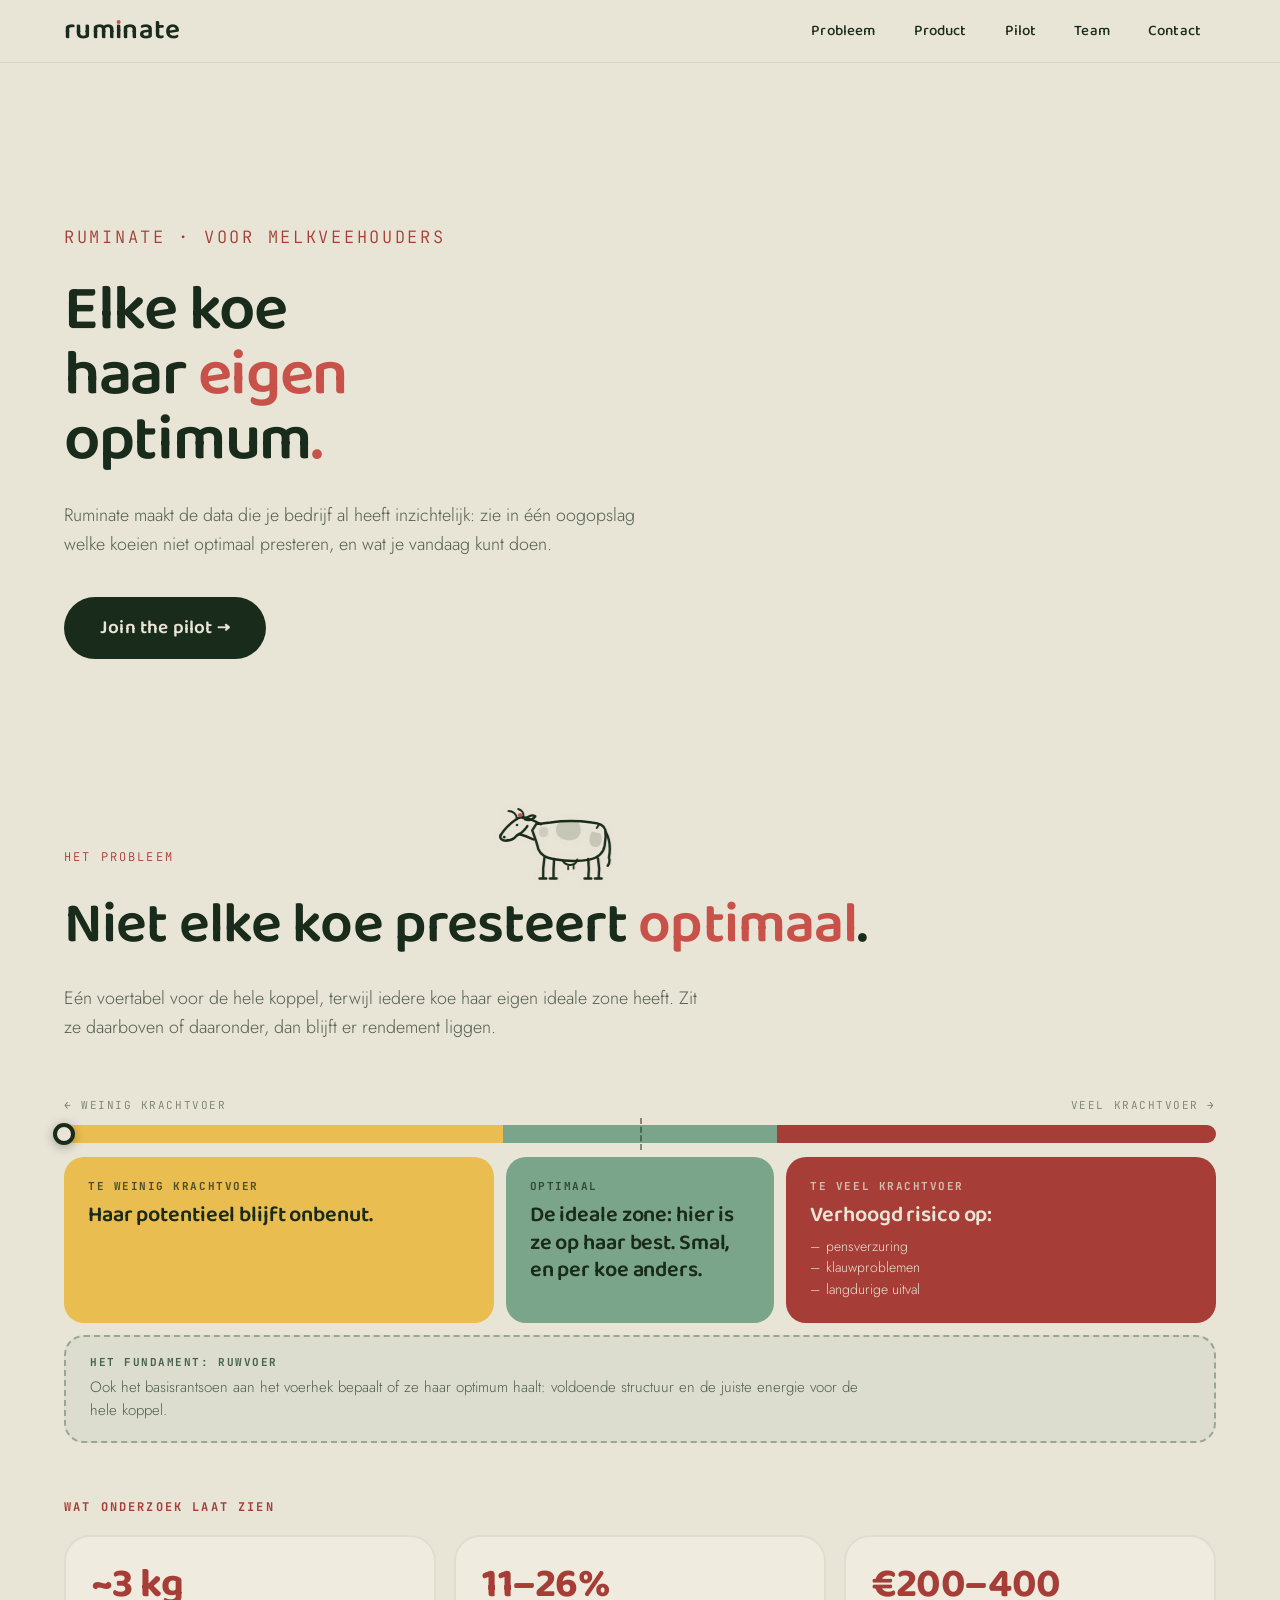
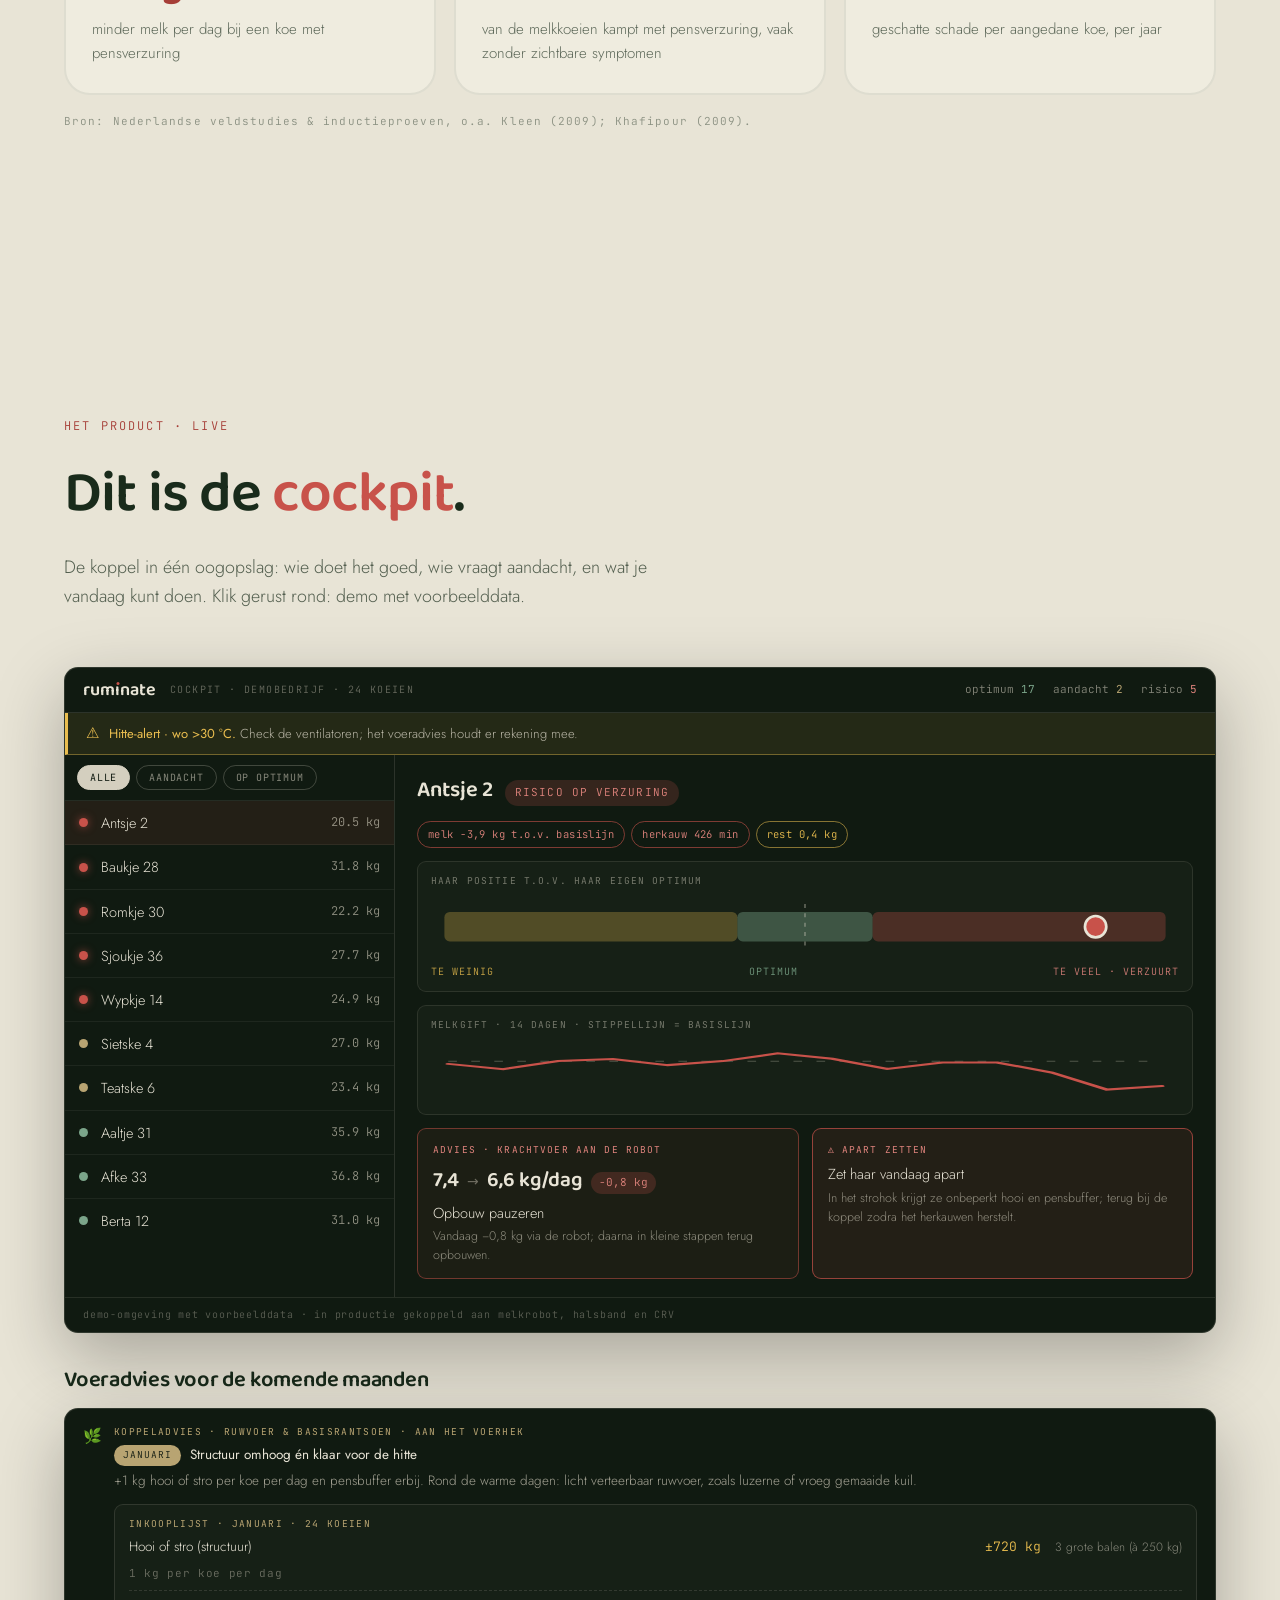
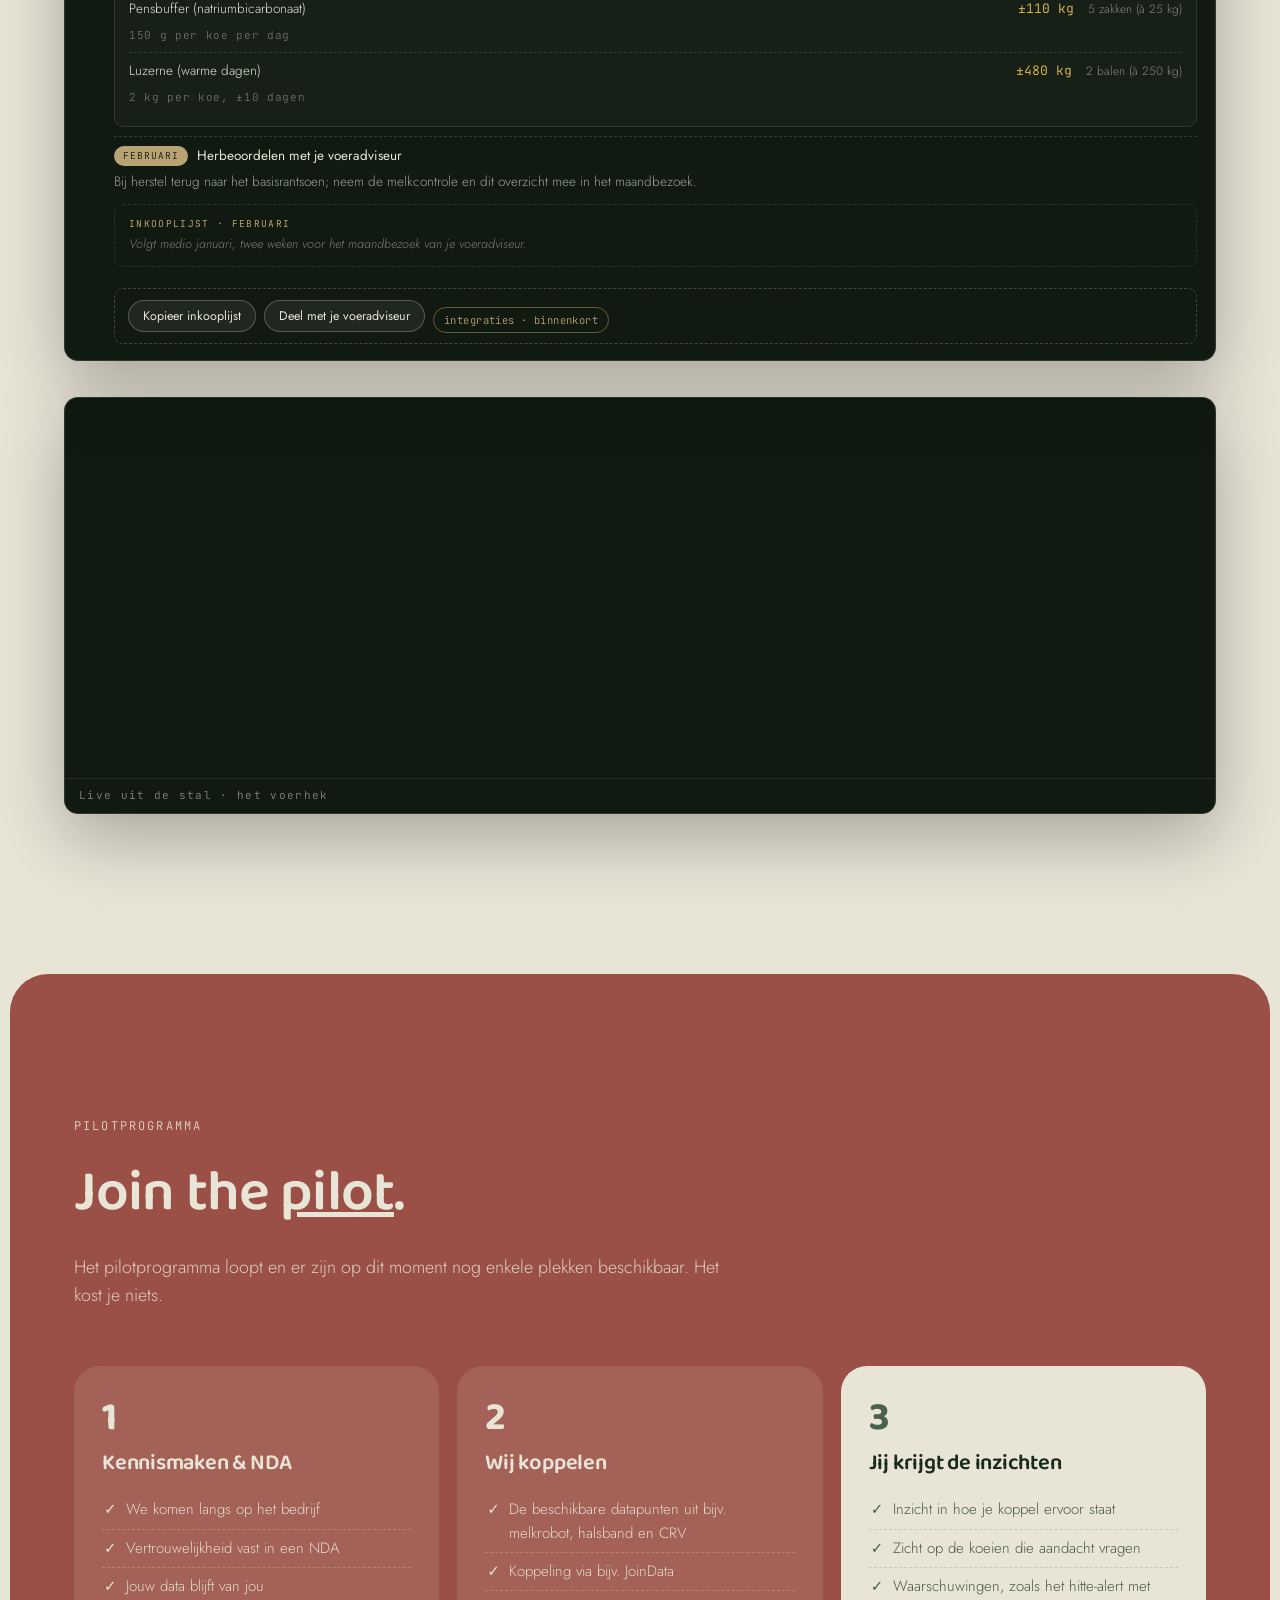
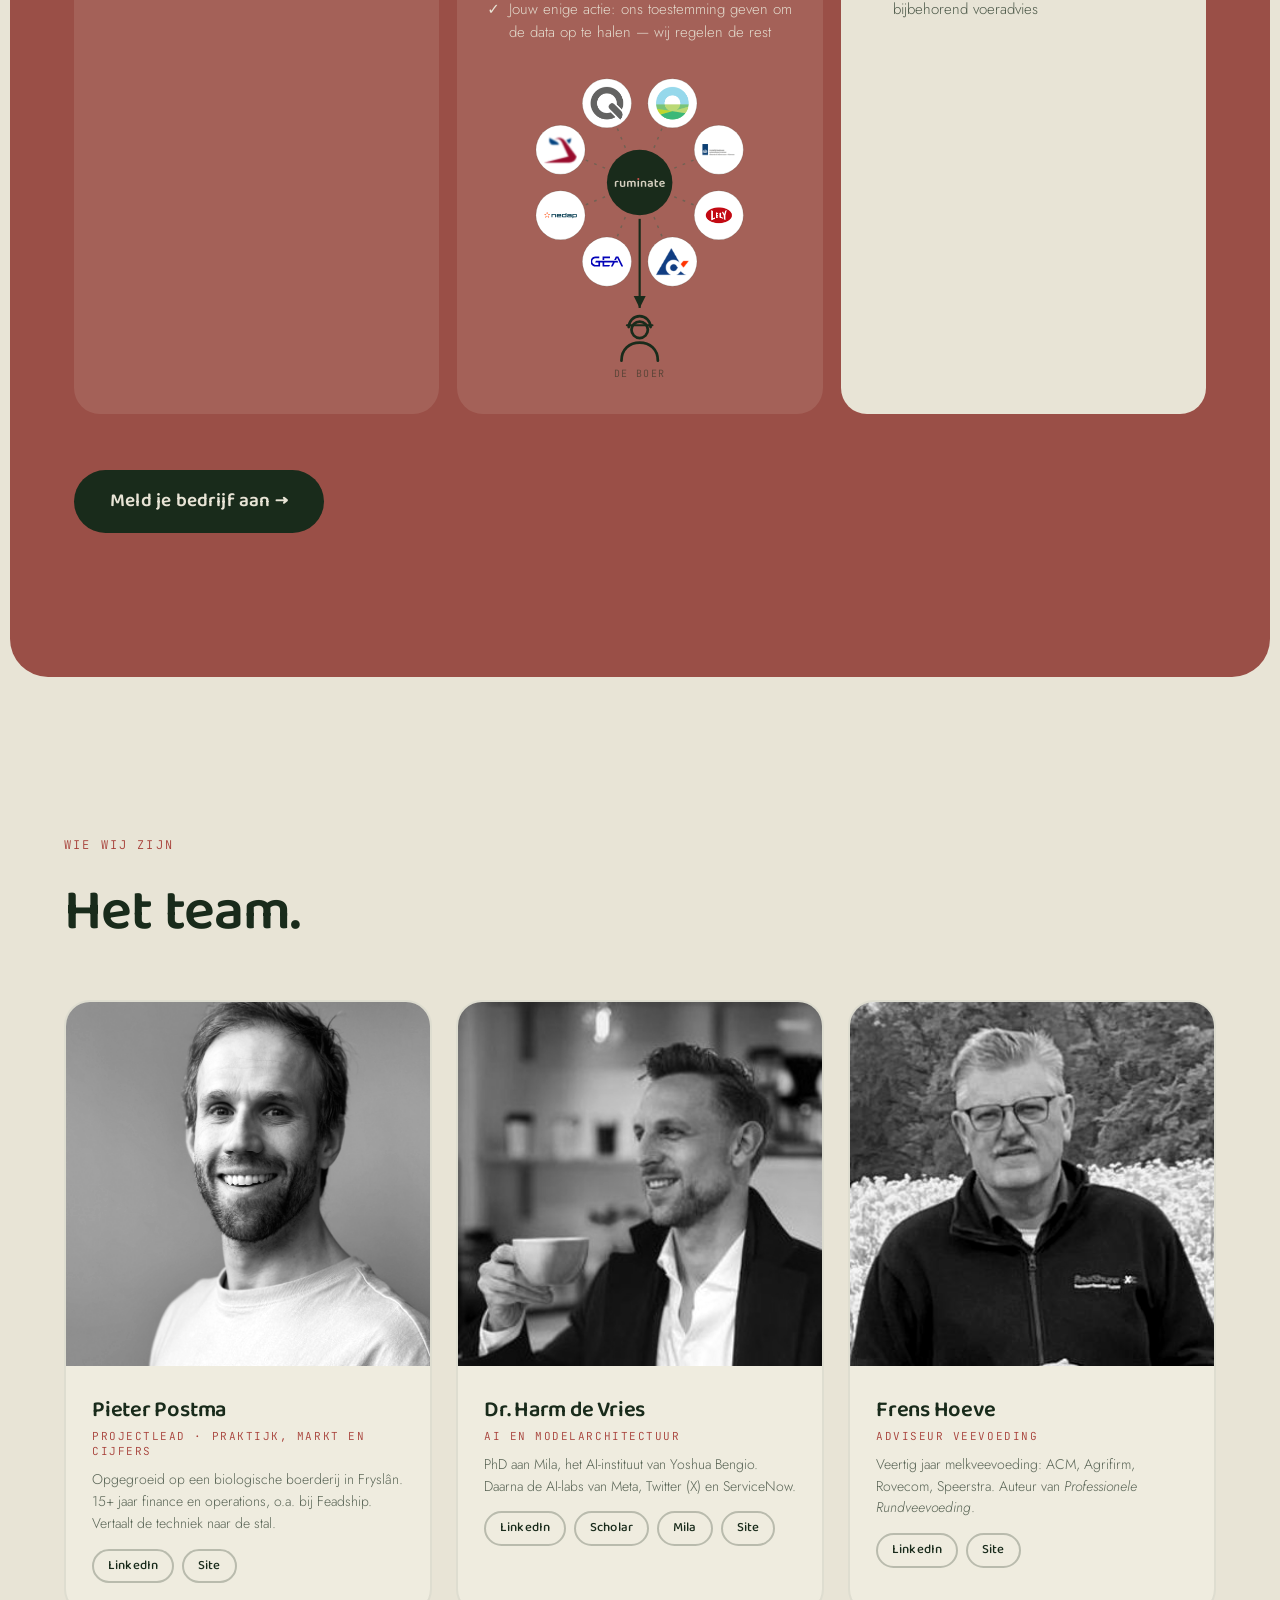
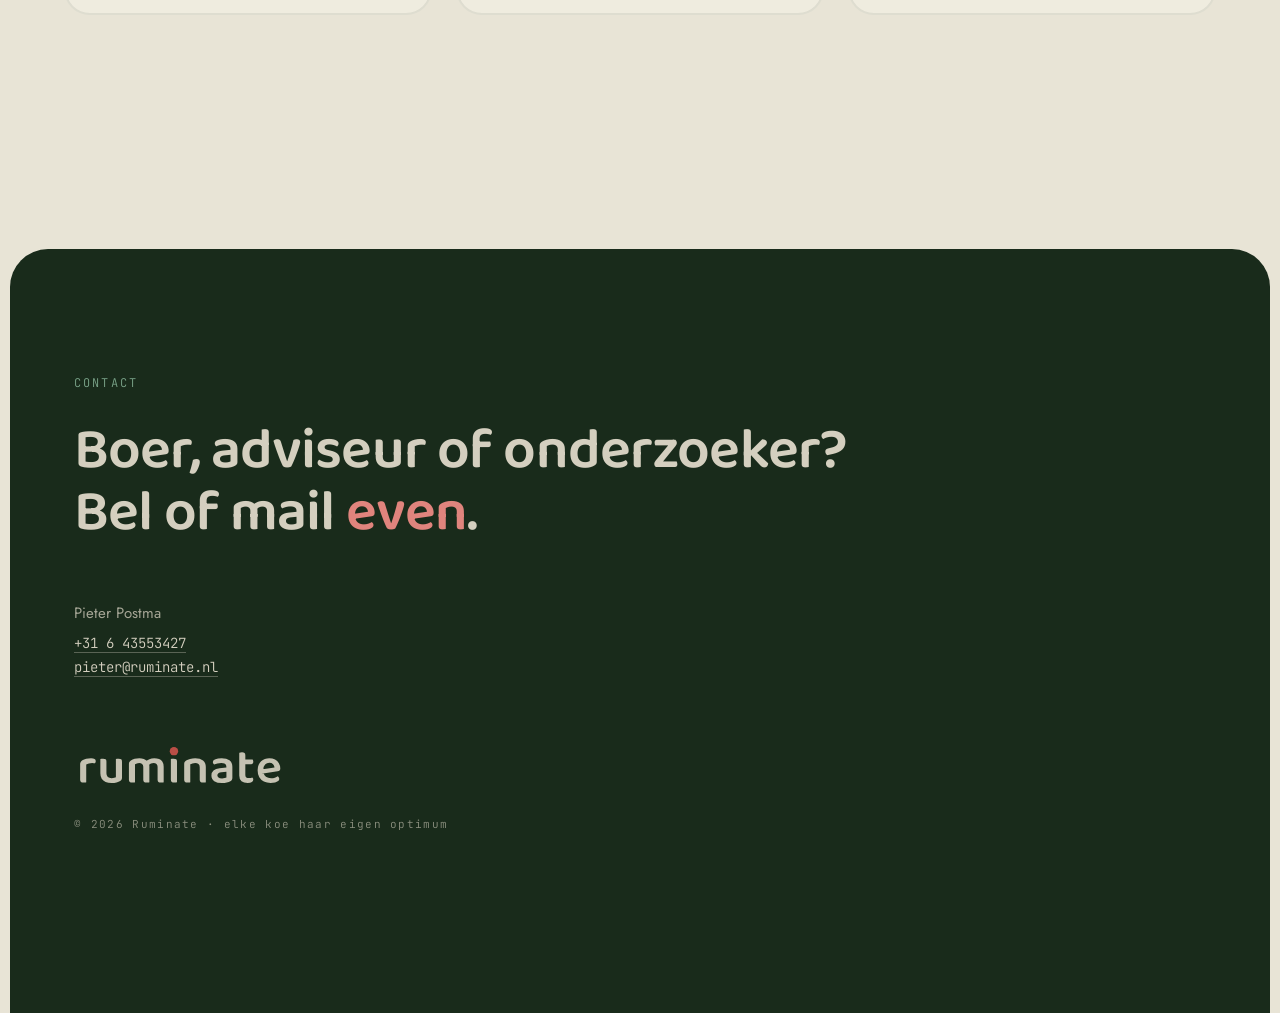
==== index.html @ 5482172f "cockpit: inkooplijst per maand genest Co-Authored-By: Claude Fable 5 <noreply@anthropic.com>" ====
<!DOCTYPE html>
<html lang="nl">
<head>
<meta charset="UTF-8">
<meta name="viewport" content="width=device-width, initial-scale=1">
<title>Ruminate · inzicht per koe</title>
<meta name="description" content="Ruminate maakt de data van je melkveebedrijf inzichtelijk: zie welke koeien niet optimaal presteren. Gratis pilotprogramma.">
<link rel="icon" href="branding/ruminate-icon-32.png">
<link rel="preconnect" href="https://fonts.googleapis.com">
<link rel="preconnect" href="https://fonts.gstatic.com" crossorigin>
<link href="https://fonts.googleapis.com/css2?family=Baloo+2:wght@500;600;700&family=Jost:wght@300;400;500&family=JetBrains+Mono:wght@300;400&display=swap" rel="stylesheet">
<style>
:root{
    --papier:#e8e4d6; --groen:#192b1b; --groen-2:#1e3221;
    /* de meelopende koe wisselt van lijnkleur boven donkere blokken */
    --creme:#d4cfbf; --rood:#c8524a; --sage:#7ba58a; --sage-d:#5c7f68; --goud:#b8a472;
    /* AA-varianten: --rood en --sage-d halen op papier geen 4,5:1 voor kleine tekst */
    --rood-diep:#a63e37;      /* kleine rode tekst en tekstdragende rode vlakken */
    --rood-licht:#e0847d;     /* rood accent op donkergroen */
    --sage-tekst:#47624f;     /* kleine groene tekst en tekstdragende groene vlakken */
    --geel:#e9bd4f;
    --terra:#9a4f47;          /* pilotblok, met papier-tekst op 4,6:1 */
    --merk:'Baloo 2',system-ui,sans-serif;
    --sans:'Jost',system-ui,sans-serif;
    --mono:'JetBrains Mono',Consolas,monospace;
    /* typeschaal (major third-achtig, rem-gebaseerd)
       display > h2 > h3 22 > body-l 17-19 > body 15 > body-s 14 > label 12 > label-s 11 */
    --t-display:clamp(3.25rem,7.5vw,7rem);
    --t-h2:clamp(2.25rem,4.5vw,4rem);
    --t-h3:1.375rem;
    --t-cijfer:clamp(2.25rem,3.2vw,3.25rem);
    --t-body-l:clamp(1.0625rem,1.4vw,1.1875rem);
    --t-body:.9375rem;
    --t-body-s:.875rem;
    --t-label:.75rem;
    --t-label-s:.6875rem;
    --koe-lijn:var(--groen); --koe-accent:var(--rood);
    --koe-breedte:140px; --koe-bodem:6px;
}
*{margin:0;padding:0;box-sizing:border-box}
html{scroll-behavior:smooth}
body{background:var(--papier);color:var(--groen);font-family:var(--sans);font-weight:300;font-size:1rem;line-height:1.6;overflow-x:hidden}
::selection{background:var(--rood);color:var(--papier)}

header{position:fixed;inset:0 0 auto 0;z-index:80;display:flex;justify-content:space-between;align-items:center;padding:12px 5vw;background:rgba(232,228,214,.85);backdrop-filter:blur(10px);-webkit-backdrop-filter:blur(10px);border-bottom:1px solid rgba(25,43,27,.08);transition:background .26s ease-out,border-color .26s ease-out}
header.op-donker{background:rgba(20,30,21,.78);border-bottom-color:rgba(212,207,191,.12)}
header.op-donker .woordmerk{color:var(--creme)}
header.op-donker nav a{color:rgba(212,207,191,.7)}
.woordmerk{font-family:var(--merk);font-weight:600;font-size:1.75rem;letter-spacing:.012em;color:var(--groen);text-decoration:none;line-height:1;transition:color .26s ease-out}
.rum-i{position:relative;display:inline-block}
.rum-i::after{content:"";position:absolute;left:50%;transform:translateX(-50%);top:.09em;width:.17em;height:.17em;border-radius:50%;background:var(--rood)}
nav{display:flex;gap:8px}
nav a{font-family:var(--merk);font-weight:500;font-size:var(--t-body);letter-spacing:.01em;color:var(--groen);text-decoration:none;padding:7px 15px;border-radius:99px;transition:background-color .2s ease-out,color .2s ease-out}
nav a:hover{background:var(--rood-diep);color:var(--papier)}

.blok{padding:16vh 5vw;position:relative}
.blok.donker{background:var(--groen);color:var(--creme);border-radius:38px;margin:16px 10px}
.blok.rood-blok{background:var(--terra);color:var(--papier);border-radius:38px;margin:16px 10px}
.binnen{max-width:1160px;margin:0 auto}
.kicker{font-family:var(--mono);font-size:var(--t-label);line-height:1.4;letter-spacing:.18em;text-transform:uppercase;color:var(--rood-diep);margin-bottom:28px}
.donker .kicker{color:var(--sage)} .rood-blok .kicker{color:rgba(232,228,214,.9)}
h1,h2{font-family:var(--merk);font-weight:600}
h1{font-size:var(--t-display);line-height:1.02;letter-spacing:-.02em}
h2{font-size:var(--t-h2);line-height:1.08;letter-spacing:-.015em;max-width:14em}
h1 .r,h2 .r{color:var(--rood)} .donker h2 .r{color:var(--rood-licht)}
h1 .s,h2 .s{color:var(--sage-d)} .donker h2 .s{color:var(--sage)}
.intro{font-size:var(--t-body-l);line-height:1.6;max-width:36em;margin-top:28px;color:rgba(25,43,27,.72)}
.donker .intro{color:rgba(212,207,191,.72)} .rood-blok .intro{color:rgba(232,228,214,.85)}

/* hero */
.hero{min-height:0;display:flex;flex-direction:column;justify-content:center;padding-top:17vh;padding-bottom:7vh}
/* hero: tekst links, grazende koe rechts */
.hero-grid{display:grid;grid-template-columns:1.1fr .9fr;gap:clamp(14px,2.5vw,36px);align-items:center}
.hero-grid h1{font-size:clamp(2.75rem,5vw,5rem)}
.hero .kicker{font-size:1.0625rem;letter-spacing:.16em}
.hero-grid .koefilm{padding:0;justify-self:start;width:min(380px,100%)}
@media (max-width:860px){.hero-grid{grid-template-columns:1fr}.hero-grid .koefilm{justify-self:center;margin-top:8px}}
.koefilm{display:flex;flex-direction:column;align-items:center;gap:20px;padding:0 5vw 5vh}
.koefilm .kader{width:min(460px,86vw);aspect-ratio:834/1050;overflow:hidden;
    -webkit-mask-image:radial-gradient(ellipse 68% 62% at 50% 46%,#000 50%,transparent 78%);
    mask-image:radial-gradient(ellipse 68% 62% at 50% 46%,#000 50%,transparent 78%)}
.koefilm video{width:100%;height:100%;object-fit:cover;filter:saturate(.72) contrast(.97) brightness(1.05) sepia(.12);
    transform:scale(1.18);will-change:transform}
.koefilm figcaption{font-family:var(--mono);font-size:var(--t-label-s);line-height:1.4;letter-spacing:.14em;text-transform:uppercase;color:rgba(25,43,27,.68)}
.product-rij{display:flex;flex-direction:column;gap:20px}
.product-kop{font-family:var(--merk);font-weight:600;font-size:var(--t-h3);line-height:1.25;letter-spacing:-.01em;color:var(--groen);margin:14px 0 -6px}
.product-film{margin:16px 0 0;display:flex;flex-direction:column;background:#101a11;border:1px solid rgba(212,207,191,.16);
    border-radius:14px;overflow:hidden;box-shadow:0 24px 70px rgba(0,0,0,.28)}
.product-film video{width:100%;height:clamp(220px,30vw,380px);object-fit:cover}
.product-film figcaption{padding:9px 14px;border-top:1px solid rgba(212,207,191,.12);
    font-family:var(--mono);font-size:var(--t-label-s);line-height:1.4;letter-spacing:.12em;color:rgba(212,207,191,.6)}
.koe svg *{transition:stroke .35s ease,fill .35s ease}
.hero .badges{display:flex;gap:10px;flex-wrap:wrap;margin-top:36px}
.badge{font-family:var(--merk);font-weight:500;font-size:var(--t-body);letter-spacing:.01em;padding:9px 20px;border-radius:99px;border:2px solid var(--groen)}
.badge.b1{background:var(--groen);color:var(--papier)}
.badge.b2{border-color:var(--rood-diep);color:var(--rood-diep)}
.badge.b3{border-color:var(--sage-tekst);color:var(--sage-tekst)}

/* kaarten */
.kaarten{display:grid;grid-template-columns:repeat(3,1fr);gap:18px;margin-top:56px}
@media (max-width:860px){.kaarten{grid-template-columns:1fr}}
.kaart{border-radius:26px;padding:34px 30px;background:rgba(232,228,214,.07);border:1px solid rgba(212,207,191,.16)}
.kaart b{display:block;font-family:var(--merk);font-weight:700;font-size:var(--t-cijfer);line-height:1;letter-spacing:-.01em;color:var(--rood-licht)}
.kaart.s b{color:var(--sage)}
.kaart span{display:block;margin-top:14px;font-size:var(--t-body);line-height:1.55;color:rgba(212,207,191,.7)}
.kaart.som{grid-column:1/-1;display:flex;align-items:center;gap:26px;flex-wrap:wrap;border-color:rgba(224,132,125,.4)}
.kaart.som b{font-size:var(--t-cijfer);flex:none}
.kaart.som span{margin-top:0;max-width:44em}
.kaart.som strong{font-weight:500;color:#e8e4d6}
.bron{margin-top:40px;font-family:var(--mono);font-size:var(--t-label-s);line-height:1.5;letter-spacing:.12em;color:rgba(212,207,191,.65)}

/* de lat, speels */
.lat-wrap{margin-top:56px}
.lat-schaal{display:flex;justify-content:space-between;margin-bottom:10px;
    font-family:var(--mono);font-size:var(--t-label-s);letter-spacing:.14em;text-transform:uppercase;color:rgba(25,43,27,.55)}
.lat-balk{position:relative;display:grid;grid-template-columns:1.6fr 1fr 1.6fr;height:18px;border-radius:99px;overflow:visible;margin-bottom:14px}
.lat-balk i{display:block;height:100%}
.lat-balk .z1{background:var(--geel);border-radius:99px 0 0 99px}
.lat-balk .z2{background:var(--sage)}
.lat-balk .z3{background:var(--rood-diep);border-radius:0 99px 99px 0}
.optimum-tik{position:absolute;left:50%;top:-7px;bottom:-7px;width:0;border-left:2px dashed rgba(25,43,27,.5)}
.naald{position:absolute;top:50%;transform:translate(-50%,-50%);width:22px;height:22px;border-radius:50%;
    background:var(--papier);border:4px solid var(--groen);box-shadow:0 2px 10px rgba(25,43,27,.35);
    animation:naald-zwerft 14s ease-in-out infinite}
@keyframes naald-zwerft{
    0%{left:14%}18%{left:46%}32%{left:53%}48%{left:38%}62%{left:82%}78%{left:50%}90%{left:24%}100%{left:14%}}
@media (prefers-reduced-motion:reduce){.naald{animation:none;left:50%}}
.lat{display:grid;grid-template-columns:1.6fr 1fr 1.6fr;gap:12px}
.lat-basis{margin-top:12px;border:2px dashed rgba(71,98,79,.45);border-radius:20px;padding:18px 24px;background:rgba(123,165,138,.1)}
.lat-basis h4{font-family:var(--mono);font-size:var(--t-label-s);line-height:1.4;letter-spacing:.14em;text-transform:uppercase;color:var(--sage-tekst)}
.lat-basis p{font-size:var(--t-body);line-height:1.55;color:rgba(25,43,27,.72);margin-top:6px;max-width:52em}
/* de feiten: subtiel, met bron */
.feiten{margin-top:56px}
.feiten h4{font-family:var(--mono);font-size:var(--t-label);line-height:1.4;letter-spacing:.18em;text-transform:uppercase;color:var(--rood-diep)}
.feiten-rij{display:grid;grid-template-columns:repeat(3,1fr);gap:18px;margin-top:20px}
.feit-kaart{background:#efecdf;border:2px solid rgba(25,43,27,.08);border-radius:26px;padding:28px 26px}
.feit-kaart b{display:block;font-family:var(--merk);font-weight:700;font-size:var(--t-cijfer);line-height:1;letter-spacing:-.01em;color:var(--rood-diep)}
.feit-kaart span{display:block;margin-top:12px;font-size:var(--t-body);line-height:1.55;color:rgba(25,43,27,.68)}
.feiten-bron{margin-top:18px;font-family:var(--mono);font-size:var(--t-label-s);letter-spacing:.1em;color:rgba(25,43,27,.45)}
@media (max-width:640px){.feiten-rij{grid-template-columns:1fr}}
.lat>div{border-radius:20px;padding:22px 24px}
.lat .links{background:var(--geel);color:var(--groen)}
.lat .midden{background:var(--sage);color:var(--groen)}
.lat .rechts{background:var(--rood-diep);color:var(--papier)}
.lat h4{font-family:var(--mono);font-size:var(--t-label-s);line-height:1.4;letter-spacing:.14em;text-transform:uppercase;opacity:.75}
.lat p{font-family:var(--merk);font-weight:600;font-size:clamp(1.1875rem,1.7vw,1.5rem);line-height:1.25;letter-spacing:-.005em;margin-top:8px}
.lat-lijst{list-style:none;margin-top:6px}
.lat-lijst li{font-size:var(--t-body-s);line-height:1.55;padding-left:16px;position:relative}
.lat-lijst li::before{content:"\2013";position:absolute;left:0}

/* hoe het werkt: drie stappen */
.stappen{display:grid;grid-template-columns:repeat(auto-fit,minmax(260px,1fr));gap:18px;margin-top:56px}
.stap{border-radius:26px;padding:34px 30px;background:#efecdf;border:2px solid rgba(25,43,27,.1)}
.stap .nr{font-family:var(--merk);font-weight:700;font-size:1.0625rem;background:var(--groen);color:var(--papier);width:44px;height:44px;border-radius:50%;display:flex;align-items:center;justify-content:center}
.stap:nth-child(2) .nr{background:var(--rood-diep)}
.stap:nth-child(3) .nr{background:var(--sage-tekst)}
.stap h3{font-family:var(--merk);font-weight:600;font-size:var(--t-h3);line-height:1.25;letter-spacing:-.01em;margin-top:18px}
.stap p{font-size:var(--t-body);line-height:1.55;color:rgba(25,43,27,.7);margin-top:8px}
.stap ul{list-style:none;margin-top:20px}
.stap li{font-size:var(--t-body-s);line-height:1.55;padding:10px 0;border-top:1px dashed rgba(25,43,27,.18);color:rgba(25,43,27,.75)}
.stap li b{font-weight:500;color:var(--groen)}
.oogst{display:flex;gap:12px;margin-top:56px;flex-wrap:wrap}
.oogst div{font-family:var(--merk);font-weight:600;font-size:1.0625rem;letter-spacing:.01em;padding:12px 24px;border-radius:99px;background:var(--sage-tekst);color:var(--papier)}

/* demo speels */
.demo{display:grid;grid-template-columns:1fr 1fr;gap:24px;margin-top:56px}
.demopaneel{border-radius:26px;padding:34px 30px;background:rgba(232,228,214,.08);border:1px solid rgba(212,207,191,.16)}
.demopaneel h3{font-family:var(--merk);font-weight:600;font-size:var(--t-h3);line-height:1.25;letter-spacing:-.01em}
.demopaneel .noot{font-size:var(--t-body-s);line-height:1.5;color:rgba(212,207,191,.72);margin-bottom:22px}
.balkrij{display:grid;grid-template-columns:10.5em 1fr 2.4em;align-items:center;gap:12px;margin-top:12px;font-size:var(--t-body-s);line-height:1.4;color:rgba(212,207,191,.75)}
.balk{height:26px;border-radius:99px;background:var(--geel);transform-origin:left;transform:scaleX(0);transition:transform .3s cubic-bezier(.2,.6,.2,1)}
.balkrij:nth-of-type(2) .balk{transition-delay:.06s}
.balkrij:nth-of-type(3) .balk{transition-delay:.12s}
.balk.ok{background:var(--sage)} .balk.zuur{background:var(--rood-licht)}
.zichtbaar .balk{transform:scaleX(1)}
.balkrij .n{font-family:var(--merk);font-weight:600;font-size:1.0625rem;text-align:right;color:var(--creme)}

/* pilot in het rode blok */
.pilotkaarten{display:grid;grid-template-columns:repeat(auto-fit,minmax(240px,1fr));gap:18px;margin-top:56px}
.pk{background:rgba(232,228,214,.12);border-radius:26px;padding:32px 28px}
.pk .nr{font-family:var(--merk);font-weight:700;font-size:2.5rem;line-height:1;color:var(--papier)}
.pk h3{font-family:var(--merk);font-weight:600;font-size:var(--t-h3);line-height:1.25;letter-spacing:-.01em;margin-top:12px}
.pk p{font-size:var(--t-body);line-height:1.55;color:rgba(232,228,214,.92);margin-top:8px}
.pk.gratis{background:var(--papier);color:var(--groen)}
.pk.gratis .nr{color:var(--sage-tekst)}
.pk.gratis p{color:rgba(25,43,27,.7)}
.citaat{margin-top:64px;font-family:var(--merk);font-weight:500;font-size:clamp(1.25rem,2vw,1.75rem);line-height:1.4;letter-spacing:-.005em;max-width:26em}
.knop{display:inline-block;margin-top:56px;font-family:var(--merk);font-weight:600;font-size:1.1875rem;letter-spacing:.01em;background:var(--groen);color:var(--papier);padding:16px 36px;border-radius:99px;text-decoration:none;box-shadow:0 2px 0 rgba(25,43,27,0);transition:transform .22s ease-out,box-shadow .22s ease-out}
.knop:hover{transform:translateY(-2px);box-shadow:0 8px 22px rgba(25,43,27,.28)}
.knop:active{transform:translateY(0);box-shadow:0 3px 10px rgba(25,43,27,.22);transition-duration:.1s}

/* integraties: logowand */
.logos{display:grid;grid-template-columns:repeat(auto-fit,minmax(150px,1fr));gap:14px;margin-top:56px}
.logo-tegel{background:#efecdf;border:2px solid rgba(25,43,27,.08);border-radius:18px;padding:24px 16px;text-align:center;
    transition:transform .26s cubic-bezier(.2,.6,.2,1),box-shadow .26s ease-out}
.logo-tegel:hover{transform:translateY(-3px);box-shadow:0 12px 28px rgba(25,43,27,.1)}
.logo-tegel b{font-family:var(--merk);font-weight:700;font-size:1.25rem;letter-spacing:.02em;display:block;color:var(--groen)}
.logo-tegel span{display:block;margin-top:5px;font-family:var(--mono);font-size:var(--t-label-s);letter-spacing:.12em;text-transform:uppercase;color:rgba(25,43,27,.45)}
.logos-noot{margin-top:22px;font-family:var(--mono);font-size:var(--t-label-s);letter-spacing:.12em;text-transform:uppercase;color:rgba(25,43,27,.45)}
.pk ul{list-style:none;margin-top:14px}
.pk li{padding:7px 0 7px 24px;position:relative;font-size:var(--t-body);line-height:1.55;color:rgba(232,228,214,.92);border-top:1px dashed rgba(232,228,214,.25)}
.pk li:first-child{border-top:0}
.pk li::before{content:"\2713";position:absolute;left:2px;color:#e8e4d6;font-weight:600}
.pk.gratis li{color:rgba(25,43,27,.75);border-top-color:rgba(25,43,27,.15)}
.pk.gratis li::before{color:var(--sage-tekst)}
.datakring{margin-top:14px}
.datakring svg{display:block;width:min(320px,100%);height:auto;margin:0 auto}
.datakring g circle{transition:stroke .22s ease-out,stroke-width .22s ease-out}
.datakring g:hover circle{stroke:rgba(25,43,27,.4);stroke-width:2.5}
.datakring .stroom{stroke-dasharray:3 7;animation:dk-stroom 1.4s linear infinite}
@keyframes dk-stroom{to{stroke-dashoffset:-10}}
@media (prefers-reduced-motion:reduce){.datakring .stroom{animation:none;stroke-dasharray:none}}
.logos-mini{display:grid;grid-template-columns:repeat(4,1fr);gap:8px;margin-top:18px}
.logos-mini span{display:flex;flex-direction:column;align-items:center;gap:7px;background:#fff;border:1px solid rgba(25,43,27,.12);border-radius:10px;padding:11px 4px 9px;text-align:center;
    font-family:var(--merk);font-weight:700;font-size:.75rem;color:var(--groen)}
.logos-mini img{height:24px;width:auto;max-width:82%;object-fit:contain}

/* team */
.team{display:grid;grid-template-columns:repeat(auto-fit,minmax(250px,1fr));gap:24px;margin-top:56px}
.lid{background:#efecdf;border-radius:26px;overflow:hidden;border:2px solid rgba(25,43,27,.08);
    transition:transform .26s cubic-bezier(.2,.6,.2,1),box-shadow .26s ease-out}
.lid:hover,.lid:focus-within{transform:translateY(-4px);box-shadow:0 16px 36px rgba(25,43,27,.14)}
.lid img{width:100%;aspect-ratio:1/1;object-fit:cover;
    filter:grayscale(1) contrast(1.04) brightness(1.02);
    transition:filter .3s ease-out}
/* bij hover of toetsenbordfocus in kleur, alle drie met dezelfde warme gradatie */
.lid:hover img,.lid:focus-within img{filter:grayscale(0) saturate(.82) sepia(.14) contrast(1.03) brightness(1.02)}
.lid .tekst{padding:24px 26px 30px}
.lid h3{font-family:var(--merk);font-weight:600;font-size:var(--t-h3);line-height:1.25;letter-spacing:-.01em}
.lid .rol{font-family:var(--mono);font-size:var(--t-label-s);line-height:1.4;letter-spacing:.14em;text-transform:uppercase;color:var(--rood-diep);margin-top:4px}
.lid p{font-size:var(--t-body-s);line-height:1.55;color:rgba(25,43,27,.7);margin-top:10px}
.lid .links{display:flex;gap:8px;flex-wrap:wrap;margin-top:14px}
.lid .links a{font-family:var(--merk);font-weight:500;font-size:.8125rem;letter-spacing:.01em;color:var(--groen);text-decoration:none;border:2px solid rgba(25,43,27,.25);border-radius:99px;padding:5px 14px;transition:color .2s ease-out,border-color .2s ease-out}
.lid .links a:hover{border-color:var(--rood-diep);color:var(--rood-diep)}

/* voet */
.voet{background:var(--groen);color:var(--creme);border-radius:38px 38px 0 0;margin:10vh 10px 0;padding:14vh 5vw 20vh}
.voet h2 .r{color:var(--rood-licht)}
.voet .contact{display:flex;gap:40px;flex-wrap:wrap;margin-top:56px;font-family:var(--mono);font-size:var(--t-body-s);line-height:1.7}
.voet .contact a{color:var(--creme);text-decoration:none;border-bottom:1px solid rgba(212,207,191,.35);transition:border-color .2s ease-out,color .2s ease-out}
.voet .contact a:hover{color:#e8e4d6;border-bottom-color:#e8e4d6}
.voet .contact b{display:block;font-family:var(--sans);font-weight:400;font-size:var(--t-body);margin-bottom:6px;color:rgba(212,207,191,.75)}
.voet img.logo{height:42px;margin-top:64px;opacity:.92}
.voet .fijn{margin-top:24px;font-family:var(--mono);font-size:var(--t-label-s);line-height:1.4;letter-spacing:.12em;color:rgba(212,207,191,.62)}

.reveal{opacity:0;transform:translateY(14px);transition:opacity .26s ease-out,transform .26s cubic-bezier(.2,.6,.2,1)}
.reveal.zichtbaar{opacity:1;transform:none}
/* kaarten in een raster volgen elkaar met 50ms op */
.reveal>.kaart,.reveal>.stap,.reveal>.pk,.reveal>.lid,.reveal .lat>div,.reveal .feiten-rij>div{opacity:0;transform:translateY(10px);
    transition:opacity .26s ease-out,transform .26s cubic-bezier(.2,.6,.2,1)}
.reveal.zichtbaar>.kaart,.reveal.zichtbaar>.stap,.reveal.zichtbaar>.pk,.reveal.zichtbaar>.lid,.reveal.zichtbaar .lat>div,.reveal.zichtbaar .feiten-rij>div{opacity:1;transform:none}
.reveal.zichtbaar>:nth-child(2){transition-delay:.05s}
.reveal.zichtbaar>:nth-child(3){transition-delay:.1s}
.reveal.zichtbaar>:nth-child(4){transition-delay:.15s}
.reveal.zichtbaar .lat>:nth-child(2){transition-delay:.05s}
.reveal.zichtbaar .lat>:nth-child(3){transition-delay:.1s}
.reveal.zichtbaar .feiten-rij>:nth-child(2){transition-delay:.05s}
.reveal.zichtbaar .feiten-rij>:nth-child(3){transition-delay:.1s}

@media (max-width:860px){
    nav{display:none}
    .lat,.demo{grid-template-columns:1fr}
}
@media (max-width:640px){
    /* compacter verticaal ritme op telefoons */
    .blok{padding:9vh 6vw}
    .hero{padding-top:15vh;padding-bottom:4vh}
    .voet{padding:10vh 6vw 16vh}
    /* demo-balken: label boven de balk, zodat de balk de volle breedte krijgt */
    .balkrij{grid-template-columns:1fr auto;row-gap:6px}
    .balkrij>span:first-child{order:1}
    .balkrij .n{order:2}
    .balkrij .balk{order:3;grid-column:1/-1}
}
@media (prefers-reduced-motion:reduce){
    .reveal,.reveal>*,.reveal .lat>div,.reveal .feiten-rij>div{opacity:1;transform:none;transition:none}
    .balk{transform:scaleX(1);transition:none}
    .knop,.knop:hover,.lid,.lid:hover{transform:none;transition:none}
}
</style>
</head>
<body>

<header id="kop">
    <a class="woordmerk" href="#top">rum<span class="rum-i">&#305;</span>nate</a>
    <nav>
        <a href="#probleem">Probleem</a>
        <a href="#product">Product</a>
        <a href="#pilot">Pilot</a>
        <a href="#team">Team</a>
        <a href="#contact">Contact</a>
    </nav>
</header>

<main id="top">

    <section class="blok hero">
        <div class="binnen hero-grid">
            <div class="hero-tekst">
                <div class="kicker">Ruminate &middot; voor melkveehouders</div>
                <h1>Elke koe<br>haar <span class="r">eigen</span><br>optimum<span class="r">.</span></h1>
                <p class="intro">Ruminate maakt de data die je bedrijf al heeft inzichtelijk: zie in één oogopslag welke koeien niet optimaal presteren, en wat je vandaag kunt doen.</p>
                <a class="knop reveal" style="margin-top:38px" href="#pilot">Join the pilot &rarr;</a>
            </div>
            <figure class="koefilm" aria-label="Grazende koe">
                <div class="kader"><video autoplay muted loop playsinline preload="metadata" disablepictureinpicture src="media/grazende-koe.mp4"></video></div>
            </figure>
        </div>
    </section>

    <section class="blok" id="probleem" style="padding-top:6vh">
        <div class="binnen">
            <div class="kicker">Het probleem</div>
            <h2 class="reveal">Niet elke koe presteert <span class="r">optimaal</span>.</h2>
            <p class="intro reveal">E&eacute;n voertabel voor de hele koppel, terwijl iedere koe haar eigen ideale zone heeft. Zit ze daarboven of daaronder, dan blijft er rendement liggen.</p>
            <div class="lat-wrap reveal">
                <div class="lat-schaal" aria-hidden="true">
                    <span class="s-min">&larr;&nbsp;weinig krachtvoer</span><span class="s-max">veel krachtvoer&nbsp;&rarr;</span>
                </div>
                <div class="lat-balk" aria-hidden="true">
                    <i class="z1"></i><i class="z2"></i><i class="z3"></i>
                    <span class="optimum-tik"></span>
                    <span class="naald" title="Iedere koe zit ergens anders op de lat"></span>
                </div>
                <div class="lat">
                    <div class="links"><h4>Te weinig krachtvoer</h4><p>Haar potentieel blijft onbenut.</p></div>
                    <div class="midden"><h4>Optimaal</h4><p>De ideale zone: hier is ze op haar best. Smal, en per koe anders.</p></div>
                    <div class="rechts"><h4>Te veel krachtvoer</h4><p>Verhoogd risico op:</p>
                        <ul class="lat-lijst"><li>pensverzuring</li><li>klauwproblemen</li><li>langdurige uitval</li></ul></div>
                </div>
                <div class="lat-basis reveal"><h4>Het fundament: ruwvoer</h4><p>Ook het basisrantsoen aan het voerhek bepaalt of ze haar optimum haalt: voldoende structuur en de juiste energie voor de hele koppel.</p></div>
                <div class="feiten reveal">
                    <h4>Wat onderzoek laat zien</h4>
                    <div class="feiten-rij">
                        <div class="feit-kaart"><b>~3&nbsp;kg</b><span>minder melk per dag bij een koe met pensverzuring</span></div>
                        <div class="feit-kaart"><b>11&ndash;26%</b><span>van de melkkoeien kampt met pensverzuring, vaak zonder zichtbare symptomen</span></div>
                        <div class="feit-kaart"><b>&euro;200&ndash;400</b><span>geschatte schade per aangedane koe, per jaar</span></div>
                    </div>
                    <div class="feiten-bron">Bron: Nederlandse veldstudies &amp; inductieproeven, o.a. Kleen (2009); Khafipour (2009).</div>
                </div>
            </div>
        </div>
    </section>

    <section class="blok" id="product">
        <div class="binnen">
            <div class="kicker">Het product &middot; live</div>
            <h2 class="reveal">Dit is de <span class="r">cockpit</span>.</h2>
            <p class="intro reveal">De koppel in &eacute;&eacute;n oogopslag: wie doet het goed, wie vraagt aandacht, en wat je vandaag kunt doen. Klik gerust rond: demo met voorbeelddata.</p>
            <div class="product-rij reveal" style="margin-top:56px">
                <div id="cockpit"></div>
                <h3 class="product-kop">Voeradvies voor de komende maanden</h3>
                <div id="koppeladvies" aria-label="Koppeladvies"></div>
                <figure class="product-film" aria-label="Koeien aan het voerhek">
                    <video autoplay muted loop playsinline preload="metadata" disablepictureinpicture src="media/koeien-eten.mp4"></video>
                    <figcaption>Live uit de stal &middot; het voerhek</figcaption>
                </figure>
            </div>
        </div>
    </section>

    <section class="blok rood-blok" id="pilot">
        <div class="binnen">
            <div class="kicker">Pilotprogramma</div>
            <h2 class="reveal">Join the <u>pilot</u>.</h2>
            <p class="intro reveal">Het pilotprogramma loopt en er zijn op dit moment nog enkele plekken beschikbaar. Het kost je niets.</p>
            <div class="pilotkaarten reveal">
                <div class="pk"><div class="nr">1</div><h3>Kennismaken &amp; NDA</h3>
                    <ul><li>We komen langs op het bedrijf</li><li>Vertrouwelijkheid vast in een NDA</li><li>Jouw data blijft van jou</li></ul></div>
                <div class="pk"><div class="nr">2</div><h3>Wij koppelen</h3>
                    <ul><li>De beschikbare datapunten uit bijv. melkrobot, halsband en CRV</li><li>Koppeling via bijv. JoinData</li><li>Jouw enige actie: ons toestemming geven om de data op te halen &mdash; wij regelen de rest</li></ul>
                    <div class="datakring reveal" aria-label="Datastromen komen samen bij Ruminate en gaan naar de boer"><svg viewBox="0 0 340 348" xmlns="http://www.w3.org/2000/svg"><defs><marker id="dkpijl" viewBox="0 0 10 10" refX="8" refY="5" markerWidth="7" markerHeight="7" orient="auto"><path d="M0 1 L8 5 L0 9 Z" fill="var(--groen)"/></marker></defs><g stroke="rgba(71,98,79,.55)" stroke-width="1.6"><line class="stroom" x1="257" y1="164" x2="170" y2="128"/><line class="stroom" x1="206" y1="215" x2="170" y2="128"/><line class="stroom" x1="134" y1="215" x2="170" y2="128"/><line class="stroom" x1="83" y1="164" x2="170" y2="128"/><line class="stroom" x1="83" y1="92" x2="170" y2="128"/><line class="stroom" x1="134" y1="41" x2="170" y2="128"/><line class="stroom" x1="206" y1="41" x2="170" y2="128"/><line class="stroom" x1="257" y1="92" x2="170" y2="128"/></g><g><circle cx="257" cy="164" r="27" fill="#fff" stroke="rgba(25,43,27,.15)"/><image href="media/logos/lely.png" x="239" y="146" width="36" height="36" preserveAspectRatio="xMidYMid meet"/><title>Lely</title></g><g><circle cx="206" cy="215" r="27" fill="#fff" stroke="rgba(25,43,27,.15)"/><image href="media/logos/delaval.png" x="188" y="197" width="36" height="36" preserveAspectRatio="xMidYMid meet"/><title>DeLaval</title></g><g><circle cx="134" cy="215" r="27" fill="#fff" stroke="rgba(25,43,27,.15)"/><image href="media/logos/gea.svg" x="116" y="197" width="36" height="36" preserveAspectRatio="xMidYMid meet"/><title>GEA</title></g><g><circle cx="83" cy="164" r="27" fill="#fff" stroke="rgba(25,43,27,.15)"/><image href="media/logos/nedap.svg" x="65" y="146" width="36" height="36" preserveAspectRatio="xMidYMid meet"/><title>Nedap</title></g><g><circle cx="83" cy="92" r="27" fill="#fff" stroke="rgba(25,43,27,.15)"/><image href="media/logos/crv.png" x="65" y="74" width="36" height="36" preserveAspectRatio="xMidYMid meet"/><title>CRV</title></g><g><circle cx="134" cy="41" r="27" fill="#fff" stroke="rgba(25,43,27,.15)"/><image href="media/logos/qlip.png" x="116" y="23" width="36" height="36" preserveAspectRatio="xMidYMid meet"/><title>Qlip</title></g><g><circle cx="206" cy="41" r="27" fill="#fff" stroke="rgba(25,43,27,.15)"/><image href="media/logos/joindata.png" x="188" y="23" width="36" height="36" preserveAspectRatio="xMidYMid meet"/><title>JoinData</title></g><g><circle cx="257" cy="92" r="27" fill="#fff" stroke="rgba(25,43,27,.15)"/><image href="media/logos/knmi.png" x="239" y="74" width="36" height="36" preserveAspectRatio="xMidYMid meet"/><title>KNMI</title></g><circle cx="170" cy="128" r="36" fill="var(--groen)"/><image href="branding/ruminate-logo-creme.svg" x="141" y="117" width="58" height="22" preserveAspectRatio="xMidYMid meet"/><line x1="170" y1="168" x2="170" y2="266" stroke="var(--groen)" stroke-width="2.4" marker-end="url(#dkpijl)"/><g fill="none" stroke="var(--groen)" stroke-width="3" stroke-linecap="round"><circle cx="170" cy="290" r="9"/><path d="M158 287 a 12 12 0 0 1 24 0"/><path d="M156 285 h28" stroke-width="2.4"/><path d="M150 324 c 0 -13 9 -20 20 -20 s 20 7 20 20"/></g><text x="170" y="342" text-anchor="middle" font-family="JetBrains Mono,monospace" font-size="11" letter-spacing="1.6" fill="rgba(25,43,27,.55)">DE BOER</text></svg></div></div>
                <div class="pk gratis"><div class="nr">3</div><h3>Jij krijgt de inzichten</h3>
                    <ul><li>Inzicht in hoe je koppel ervoor staat</li><li>Zicht op de koeien die aandacht vragen</li><li>Waarschuwingen, zoals het hitte-alert met bijbehorend voeradvies</li></ul>
                    </div>
            </div>
            <a class="knop" href="mailto:pilot@ruminate.nl?subject=Aanmelding%20pilotprogramma%20Ruminate">Meld je bedrijf aan &rarr;</a>
        </div>
    </section>

    <section class="blok" id="team">
        <div class="binnen">
            <div class="kicker">Wie wij zijn</div>
            <h2 class="reveal">Het team.</h2>
            <div class="team">
                <div class="lid reveal"><img src="team/pieter-postma-headshot.jpg" alt="Pieter Postma"><div class="tekst">
                    <h3>Pieter Postma</h3><div class="rol">Projectlead &middot; praktijk, markt en cijfers</div>
                    <p>Opgegroeid op een biologische boerderij in Frysl&acirc;n. 15+ jaar finance en operations, o.a. bij Feadship. Vertaalt de techniek naar de stal.</p>
                    <div class="links"><a href="https://www.linkedin.com/in/pieter-postma-b867252b" target="_blank" rel="noopener">LinkedIn</a><a href="https://www.novastarfinance.nl" target="_blank" rel="noopener">Site</a></div></div></div>
                <div class="lid reveal"><img src="team/harm-de-vries-headshot.jpg" alt="Dr. Harm de Vries"><div class="tekst">
                    <h3>Dr. Harm de Vries</h3><div class="rol">AI en modelarchitectuur</div>
                    <p>PhD aan Mila, het AI-instituut van Yoshua Bengio. Daarna de AI-labs van Meta, Twitter (X) en ServiceNow.</p>
                    <div class="links"><a href="https://www.linkedin.com/in/harm-de-vries-8506ab57" target="_blank" rel="noopener">LinkedIn</a><a href="https://scholar.google.com/citations?user=LWrdpCsAAAAJ" target="_blank" rel="noopener">Scholar</a><a href="https://mila.quebec/en/directory/harm-de-vries" target="_blank" rel="noopener">Mila</a><a href="https://www.harmdevries.com/" target="_blank" rel="noopener">Site</a></div></div></div>
                <div class="lid reveal"><img src="team/frens-hoeve-headshot.jpg" alt="Frens Hoeve"><div class="tekst">
                    <h3>Frens Hoeve</h3><div class="rol">Adviseur veevoeding</div>
                    <p>Veertig jaar melkveevoeding: ACM, Agrifirm, Rovecom, Speerstra. Auteur van <em>Professionele Rundveevoeding</em>.</p>
                    <div class="links"><a href="https://www.linkedin.com/in/frens-hoeve-6b059480" target="_blank" rel="noopener">LinkedIn</a><a href="https://melkveevoeding.jimdosite.com" target="_blank" rel="noopener">Site</a></div></div></div>
            </div>
        </div>
    </section>

    <section class="voet" id="contact">
        <div class="binnen">
            <div class="kicker" style="color:var(--sage)">Contact</div>
            <h2 class="reveal">Boer, adviseur of onderzoeker?<br>Bel of mail <span class="r">even</span>.</h2>
            <div class="contact reveal">
                <div><b>Pieter Postma</b><a href="tel:+31643553427">+31 6 43553427</a><br><a href="mailto:pieter@ruminate.nl">pieter@ruminate.nl</a></div>
            </div>
            <img class="logo" src="branding/ruminate-logo-creme.svg" alt="Ruminate">
            <div class="fijn">&copy; 2026 Ruminate &middot; elke koe haar eigen optimum</div>
        </div>
    </section>

</main>

<script>
/* rustig aan bij reduced motion; anders autoplay-nudge voor alle video's */
(function(){
    var vids=[].slice.call(document.querySelectorAll('video'));
    if(!vids.length)return;
    if(matchMedia('(prefers-reduced-motion: reduce)').matches){
        vids.forEach(function(v){v.removeAttribute('autoplay');v.pause();});
        return;
    }
    var duw=function(){vids.forEach(function(v){v.play().catch(function(){});});};
    duw();
    ['click','scroll','touchstart','keydown'].forEach(function(ev){
        addEventListener(ev,duw,{once:true,passive:true});
    });
    /* zachte parallax in de staldeur-boog: de video schuift traag mee met het scrollen */
    var kv=document.querySelector('.koefilm video'),kk=document.querySelector('.koefilm .kader');
    if(kv&&kk){
        var teken=function(){
            var r=kk.getBoundingClientRect();
            var p=(r.top+r.height/2-innerHeight/2)/innerHeight;
            kv.style.transform='scale(1.18) translateY('+(p*40).toFixed(1)+'px)';
        };
        addEventListener('scroll',teken,{passive:true});
        addEventListener('resize',teken);
        teken();
    }
})();

/* header meekleurend op donkere blokken */
(function(){
    var kop=document.getElementById('kop');
    var donker=[].slice.call(document.querySelectorAll('.blok.donker,.rood-blok,.voet'));
    function check(){
        var y=56;
        var op=donker.some(function(d){var r=d.getBoundingClientRect();return r.top<y&&r.bottom>y;});
        kop.classList.toggle('op-donker',op);
        var yk=innerHeight-60; /* de zone waar de koe loopt */
        var koeOp=donker.some(function(d){var r=d.getBoundingClientRect();return r.top<yk&&r.bottom>yk;});
        document.body.classList.toggle('koe-donker',koeOp);
    }
    addEventListener('scroll',check,{passive:true});check();
})();

/* onthulling */
(function(){
    var io=new IntersectionObserver(function(es){
        es.forEach(function(e){if(e.isIntersecting){e.target.classList.add('zichtbaar');io.unobserve(e.target);}});
    },{threshold:.15});
    document.querySelectorAll('.reveal,.balken').forEach(function(el){io.observe(el);});
})();
</script>
<script src="cockpit.js?v=6"></script>
<script src="koe.js?v=2"></script>
</body>
</html>
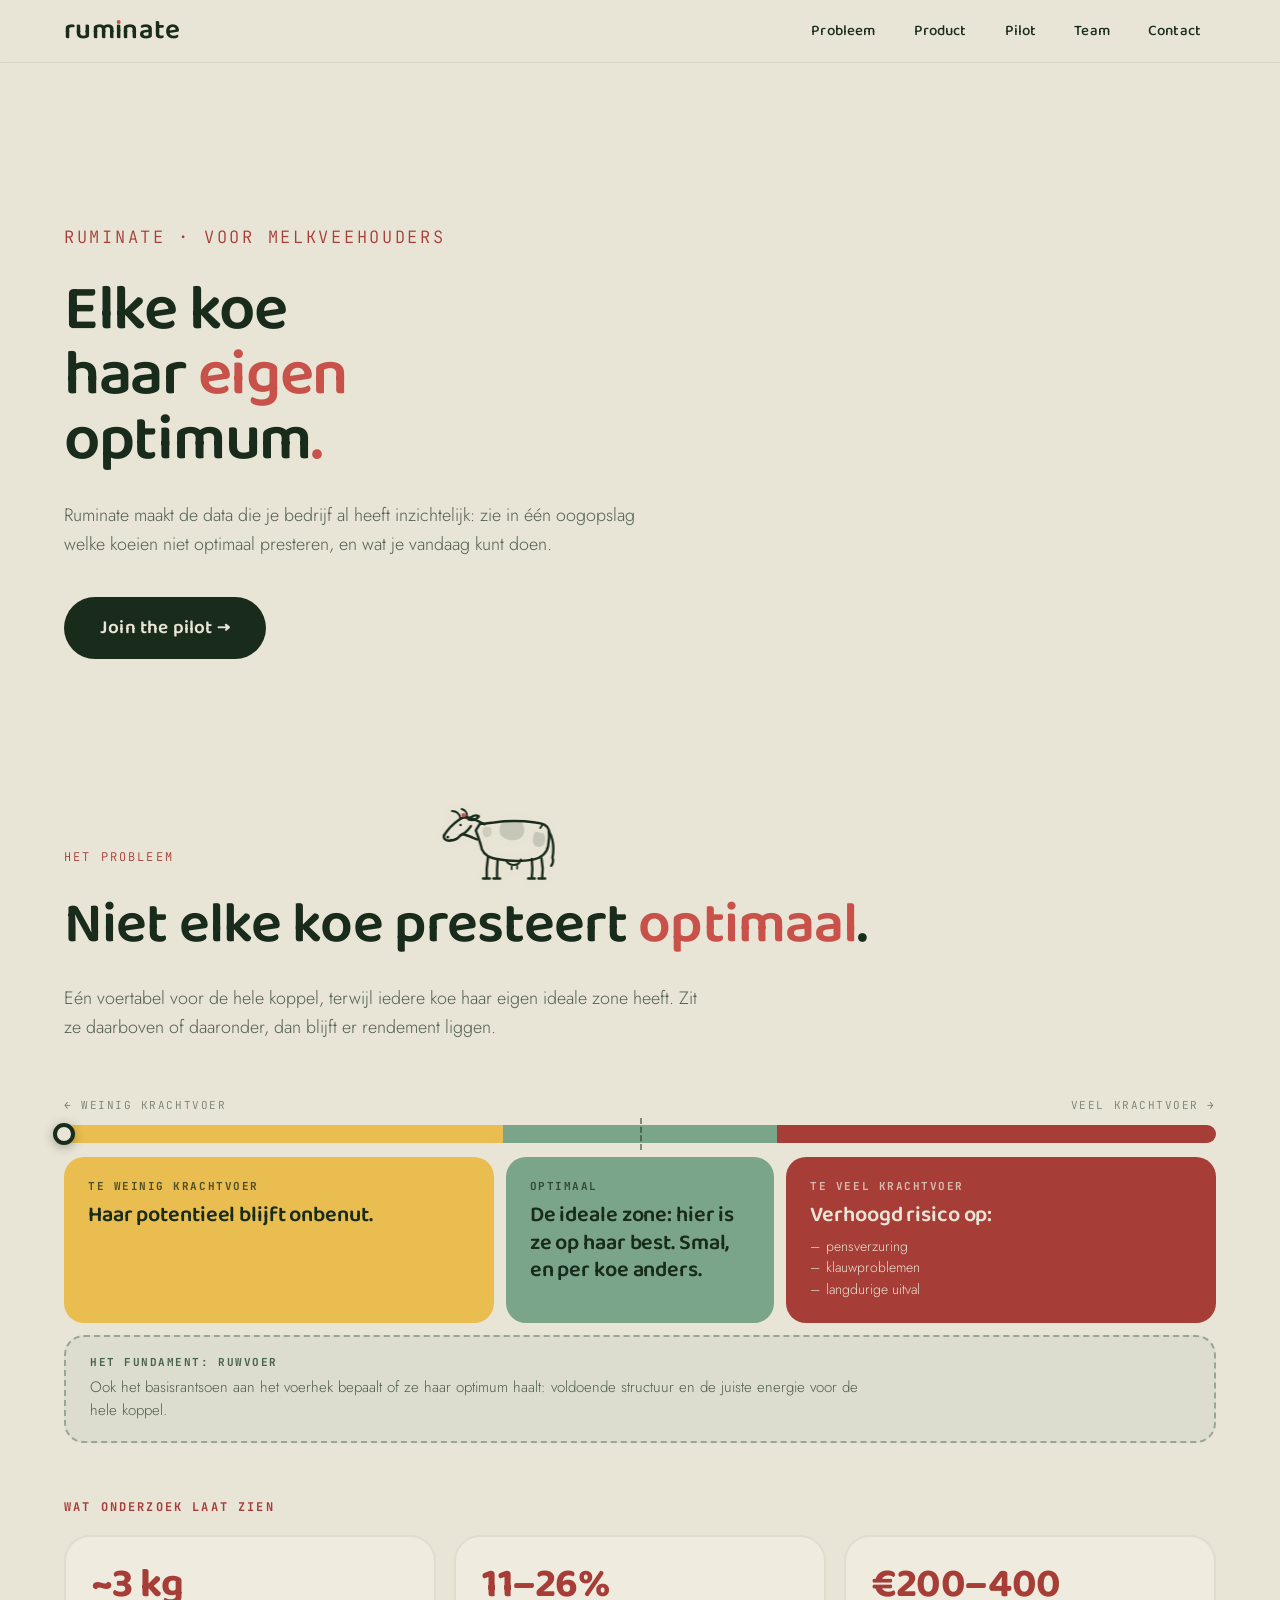
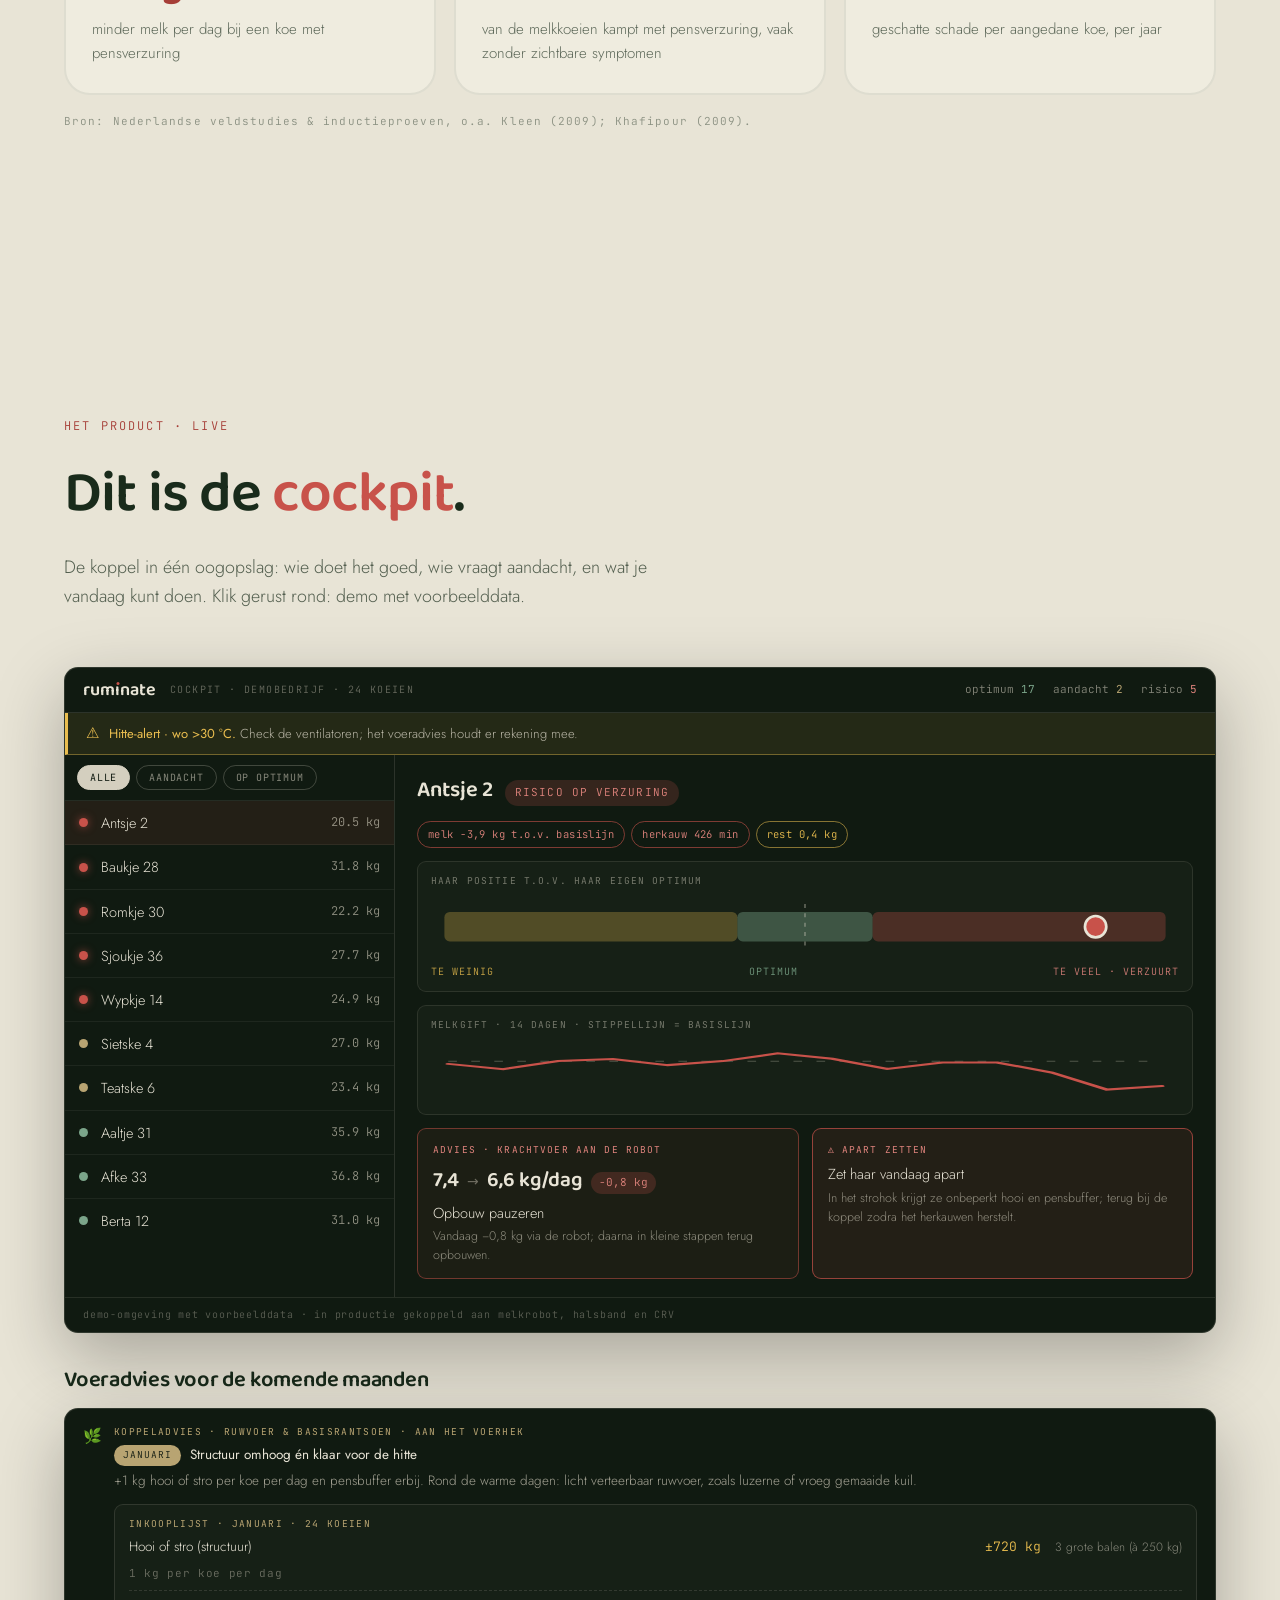
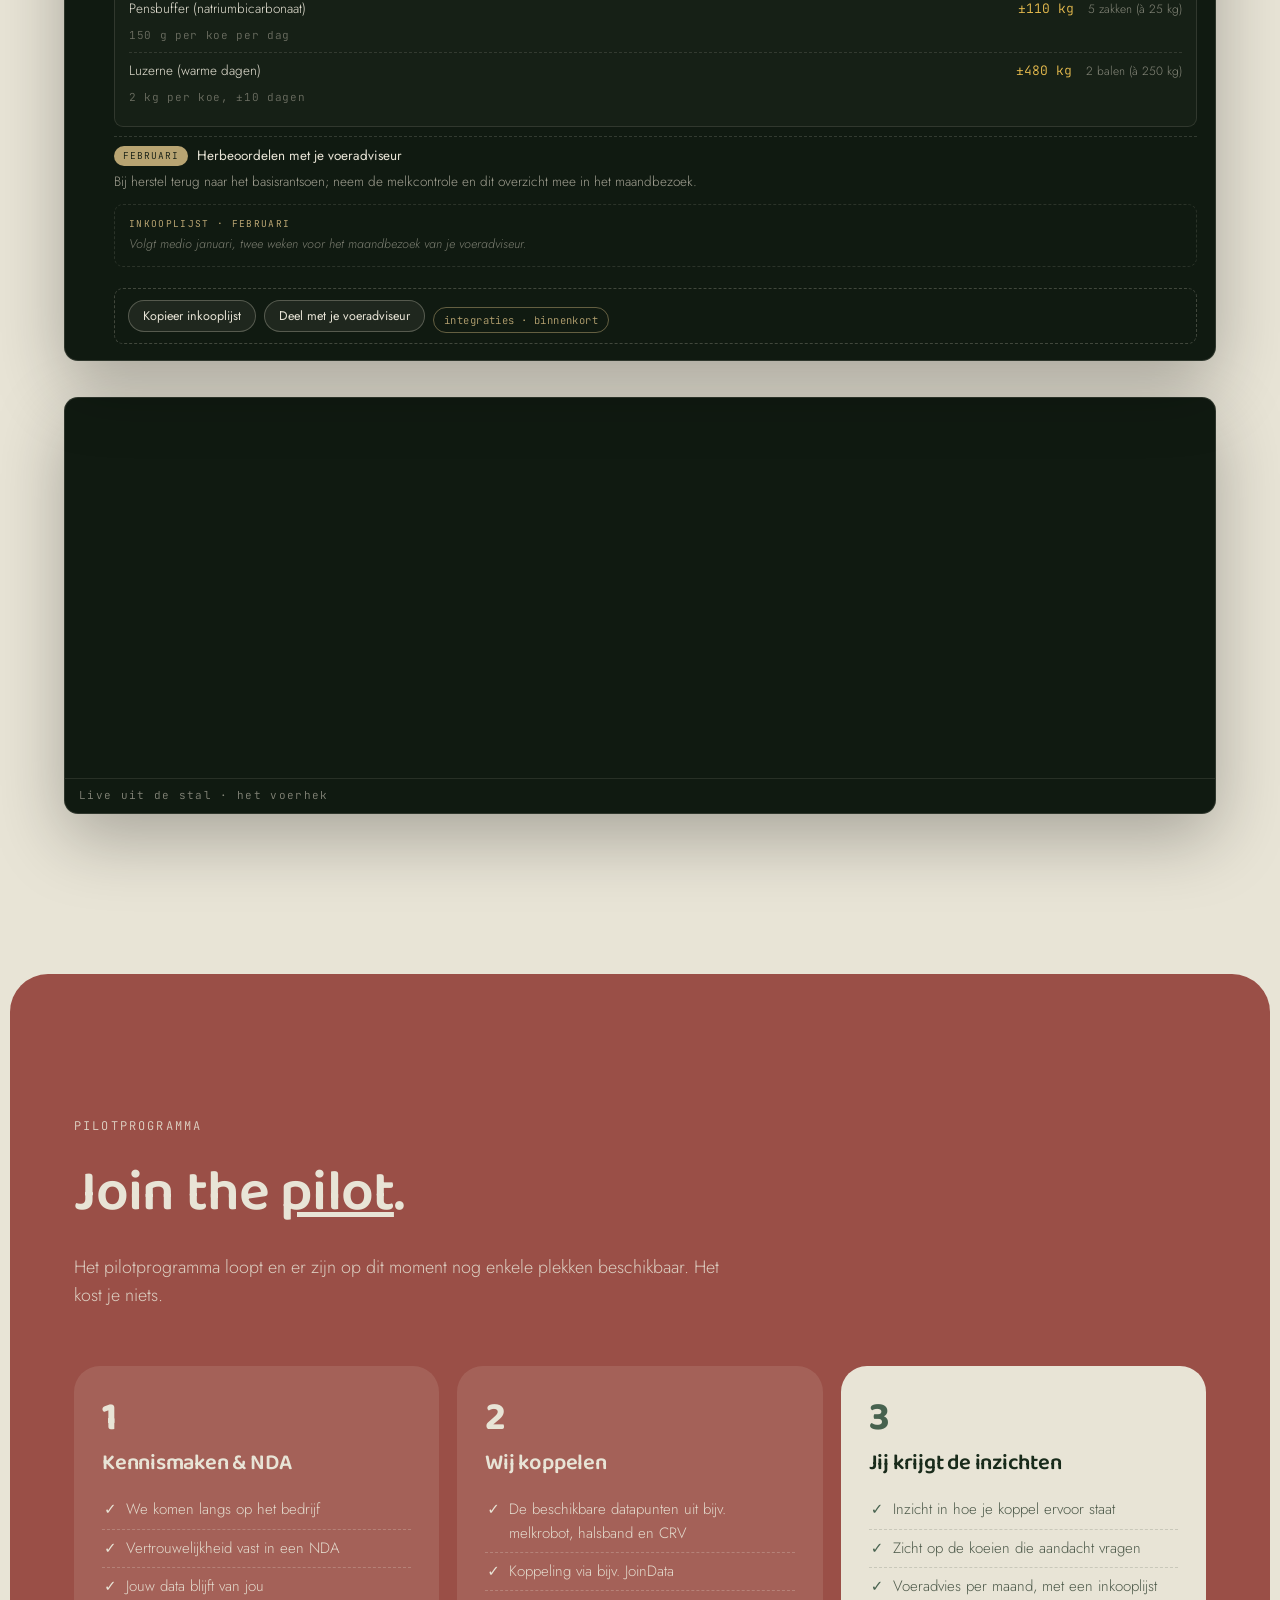
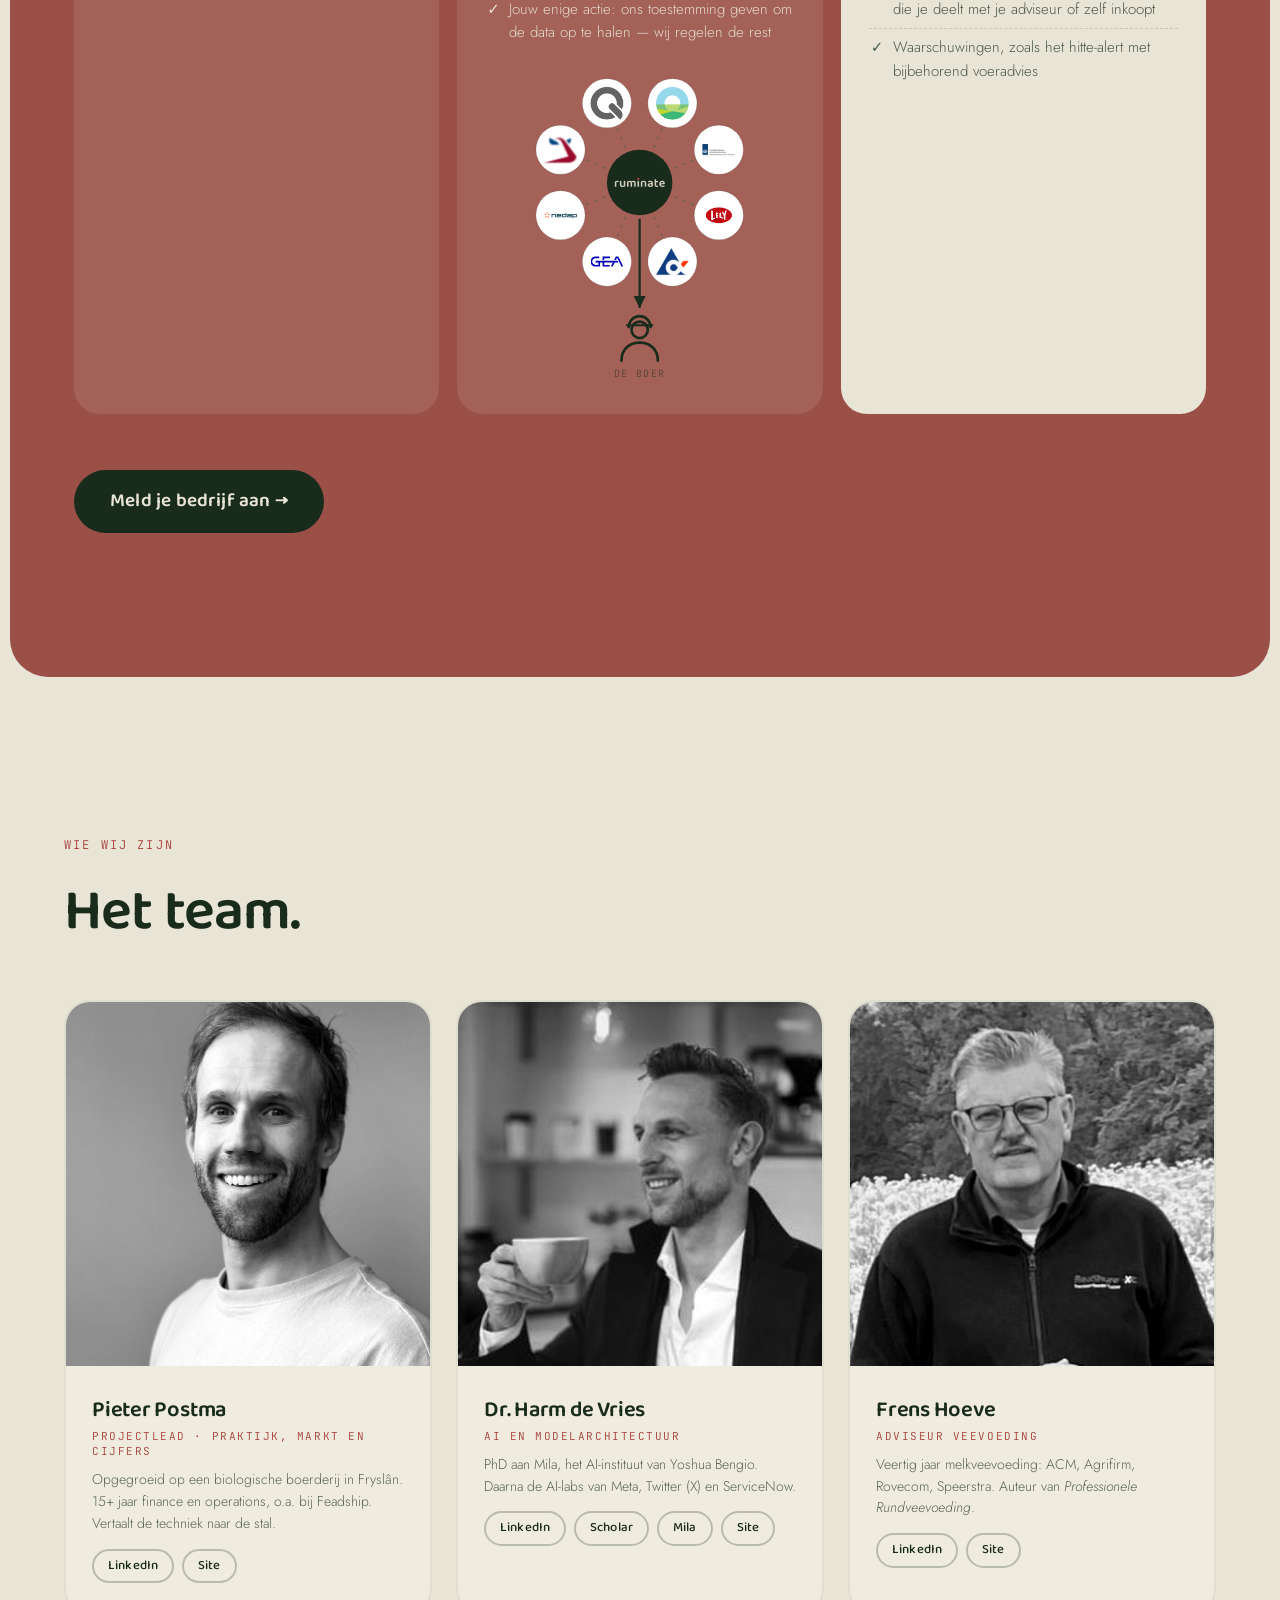
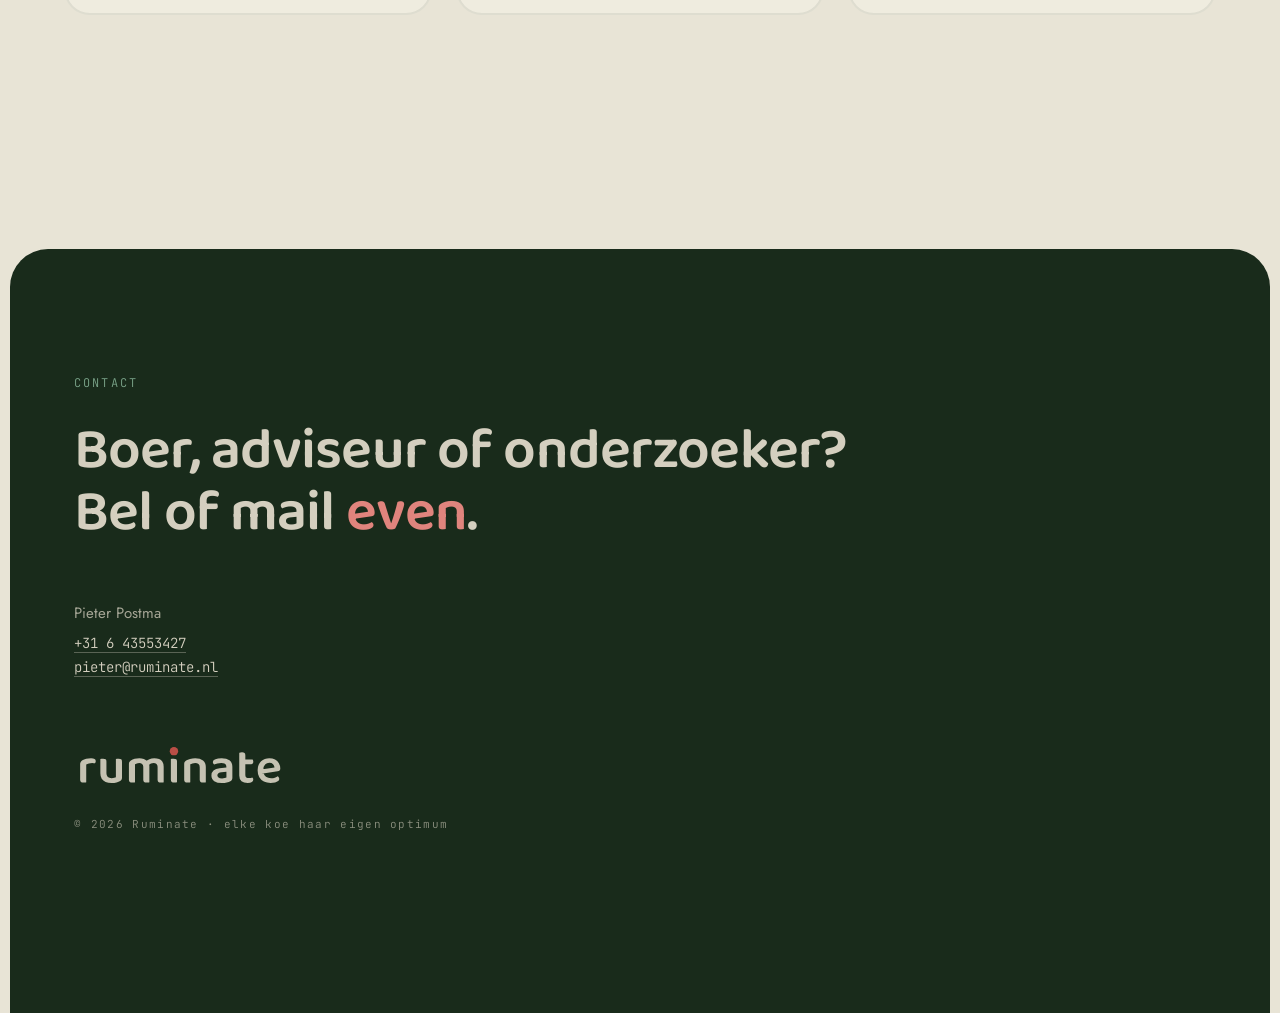
==== commit 3fdc2659: "erf: stap 3 met maandadvies en inkooplijst Co-Authored-By: Claude Fable 5 <noreply@anthropic.com>" ====
--- a/index.html
+++ b/index.html
@@ -371,7 +371,7 @@
                     <ul><li>De beschikbare datapunten uit bijv. melkrobot, halsband en CRV</li><li>Koppeling via bijv. JoinData</li><li>Jouw enige actie: ons toestemming geven om de data op te halen &mdash; wij regelen de rest</li></ul>
                     <div class="datakring reveal" aria-label="Datastromen komen samen bij Ruminate en gaan naar de boer"><svg viewBox="0 0 340 348" xmlns="http://www.w3.org/2000/svg"><defs><marker id="dkpijl" viewBox="0 0 10 10" refX="8" refY="5" markerWidth="7" markerHeight="7" orient="auto"><path d="M0 1 L8 5 L0 9 Z" fill="var(--groen)"/></marker></defs><g stroke="rgba(71,98,79,.55)" stroke-width="1.6"><line class="stroom" x1="257" y1="164" x2="170" y2="128"/><line class="stroom" x1="206" y1="215" x2="170" y2="128"/><line class="stroom" x1="134" y1="215" x2="170" y2="128"/><line class="stroom" x1="83" y1="164" x2="170" y2="128"/><line class="stroom" x1="83" y1="92" x2="170" y2="128"/><line class="stroom" x1="134" y1="41" x2="170" y2="128"/><line class="stroom" x1="206" y1="41" x2="170" y2="128"/><line class="stroom" x1="257" y1="92" x2="170" y2="128"/></g><g><circle cx="257" cy="164" r="27" fill="#fff" stroke="rgba(25,43,27,.15)"/><image href="media/logos/lely.png" x="239" y="146" width="36" height="36" preserveAspectRatio="xMidYMid meet"/><title>Lely</title></g><g><circle cx="206" cy="215" r="27" fill="#fff" stroke="rgba(25,43,27,.15)"/><image href="media/logos/delaval.png" x="188" y="197" width="36" height="36" preserveAspectRatio="xMidYMid meet"/><title>DeLaval</title></g><g><circle cx="134" cy="215" r="27" fill="#fff" stroke="rgba(25,43,27,.15)"/><image href="media/logos/gea.svg" x="116" y="197" width="36" height="36" preserveAspectRatio="xMidYMid meet"/><title>GEA</title></g><g><circle cx="83" cy="164" r="27" fill="#fff" stroke="rgba(25,43,27,.15)"/><image href="media/logos/nedap.svg" x="65" y="146" width="36" height="36" preserveAspectRatio="xMidYMid meet"/><title>Nedap</title></g><g><circle cx="83" cy="92" r="27" fill="#fff" stroke="rgba(25,43,27,.15)"/><image href="media/logos/crv.png" x="65" y="74" width="36" height="36" preserveAspectRatio="xMidYMid meet"/><title>CRV</title></g><g><circle cx="134" cy="41" r="27" fill="#fff" stroke="rgba(25,43,27,.15)"/><image href="media/logos/qlip.png" x="116" y="23" width="36" height="36" preserveAspectRatio="xMidYMid meet"/><title>Qlip</title></g><g><circle cx="206" cy="41" r="27" fill="#fff" stroke="rgba(25,43,27,.15)"/><image href="media/logos/joindata.png" x="188" y="23" width="36" height="36" preserveAspectRatio="xMidYMid meet"/><title>JoinData</title></g><g><circle cx="257" cy="92" r="27" fill="#fff" stroke="rgba(25,43,27,.15)"/><image href="media/logos/knmi.png" x="239" y="74" width="36" height="36" preserveAspectRatio="xMidYMid meet"/><title>KNMI</title></g><circle cx="170" cy="128" r="36" fill="var(--groen)"/><image href="branding/ruminate-logo-creme.svg" x="141" y="117" width="58" height="22" preserveAspectRatio="xMidYMid meet"/><line x1="170" y1="168" x2="170" y2="266" stroke="var(--groen)" stroke-width="2.4" marker-end="url(#dkpijl)"/><g fill="none" stroke="var(--groen)" stroke-width="3" stroke-linecap="round"><circle cx="170" cy="290" r="9"/><path d="M158 287 a 12 12 0 0 1 24 0"/><path d="M156 285 h28" stroke-width="2.4"/><path d="M150 324 c 0 -13 9 -20 20 -20 s 20 7 20 20"/></g><text x="170" y="342" text-anchor="middle" font-family="JetBrains Mono,monospace" font-size="11" letter-spacing="1.6" fill="rgba(25,43,27,.55)">DE BOER</text></svg></div></div>
                 <div class="pk gratis"><div class="nr">3</div><h3>Jij krijgt de inzichten</h3>
-                    <ul><li>Inzicht in hoe je koppel ervoor staat</li><li>Zicht op de koeien die aandacht vragen</li><li>Waarschuwingen, zoals het hitte-alert met bijbehorend voeradvies</li></ul>
+                    <ul><li>Inzicht in hoe je koppel ervoor staat</li><li>Zicht op de koeien die aandacht vragen</li><li>Voeradvies per maand, met een inkooplijst die je deelt met je adviseur of zelf inkoopt</li><li>Waarschuwingen, zoals het hitte-alert met bijbehorend voeradvies</li></ul>
                     </div>
             </div>
             <a class="knop" href="mailto:pilot@ruminate.nl?subject=Aanmelding%20pilotprogramma%20Ruminate">Meld je bedrijf aan &rarr;</a>
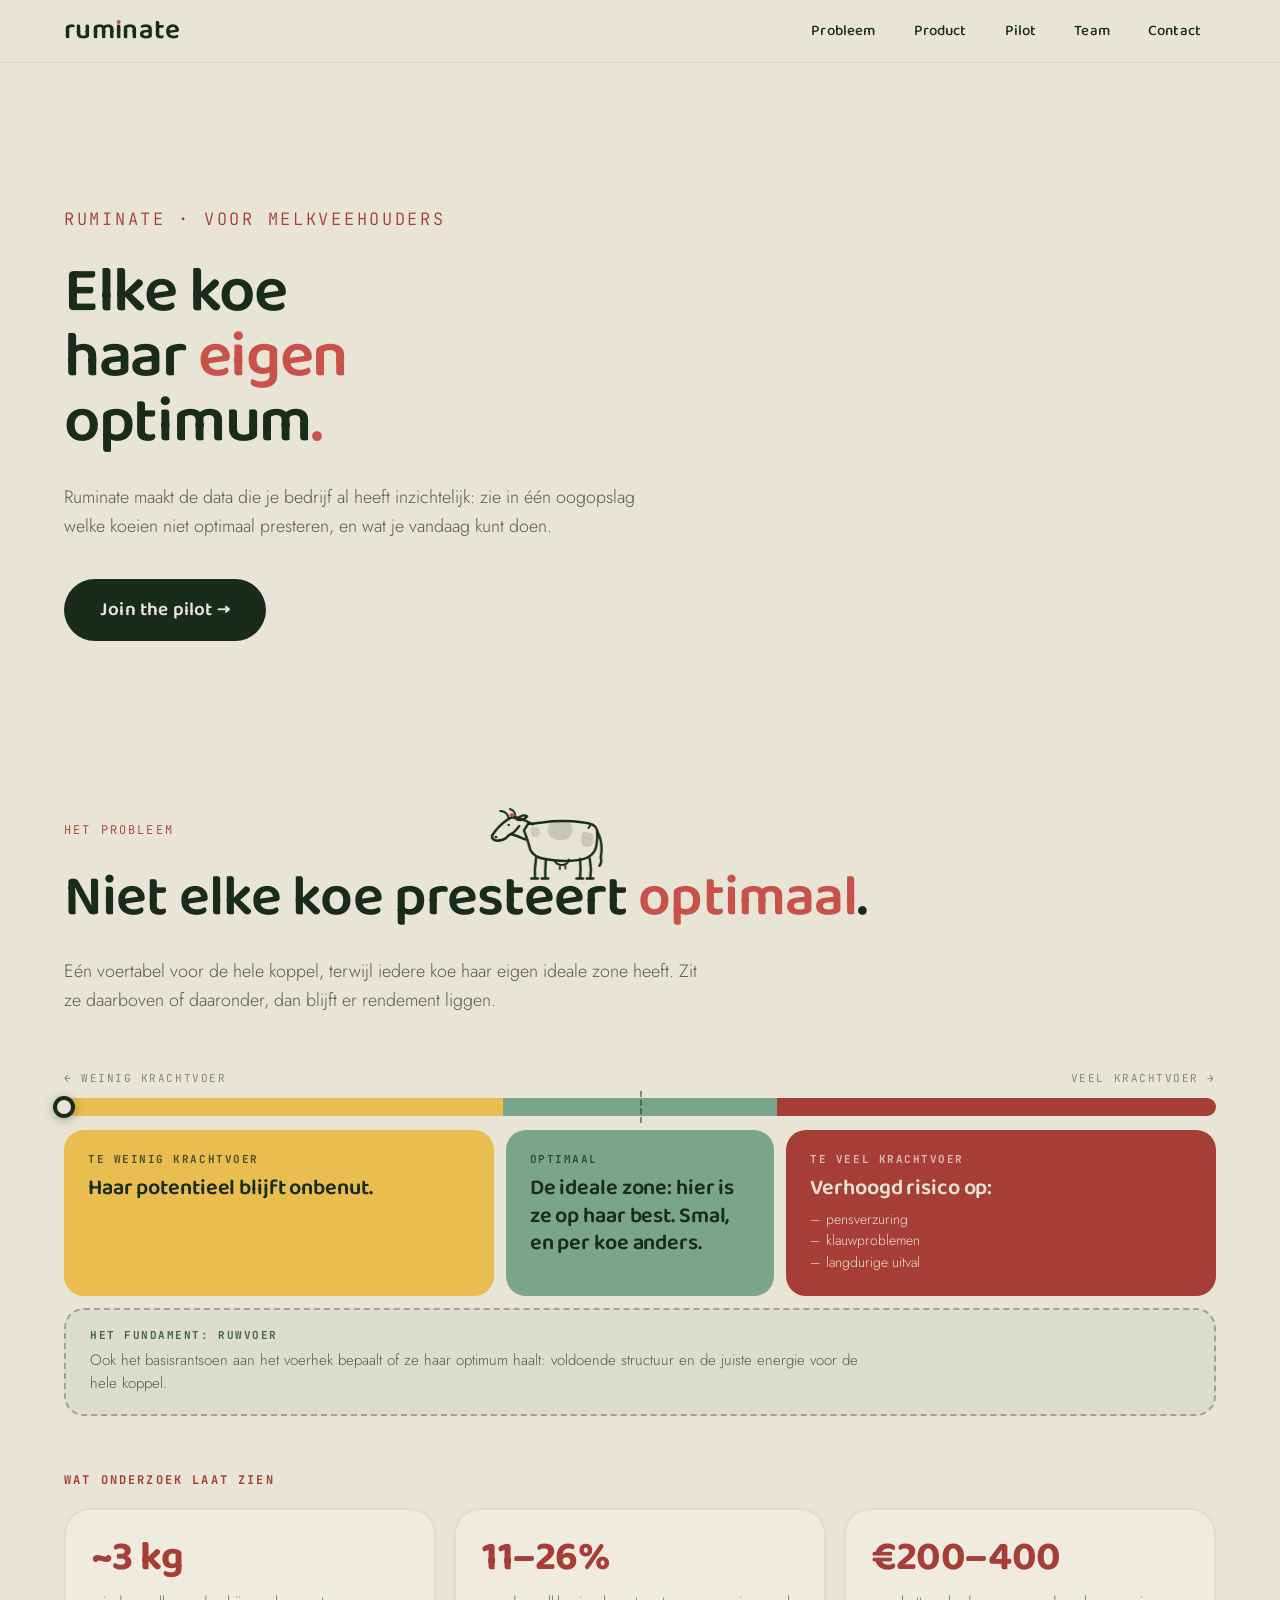
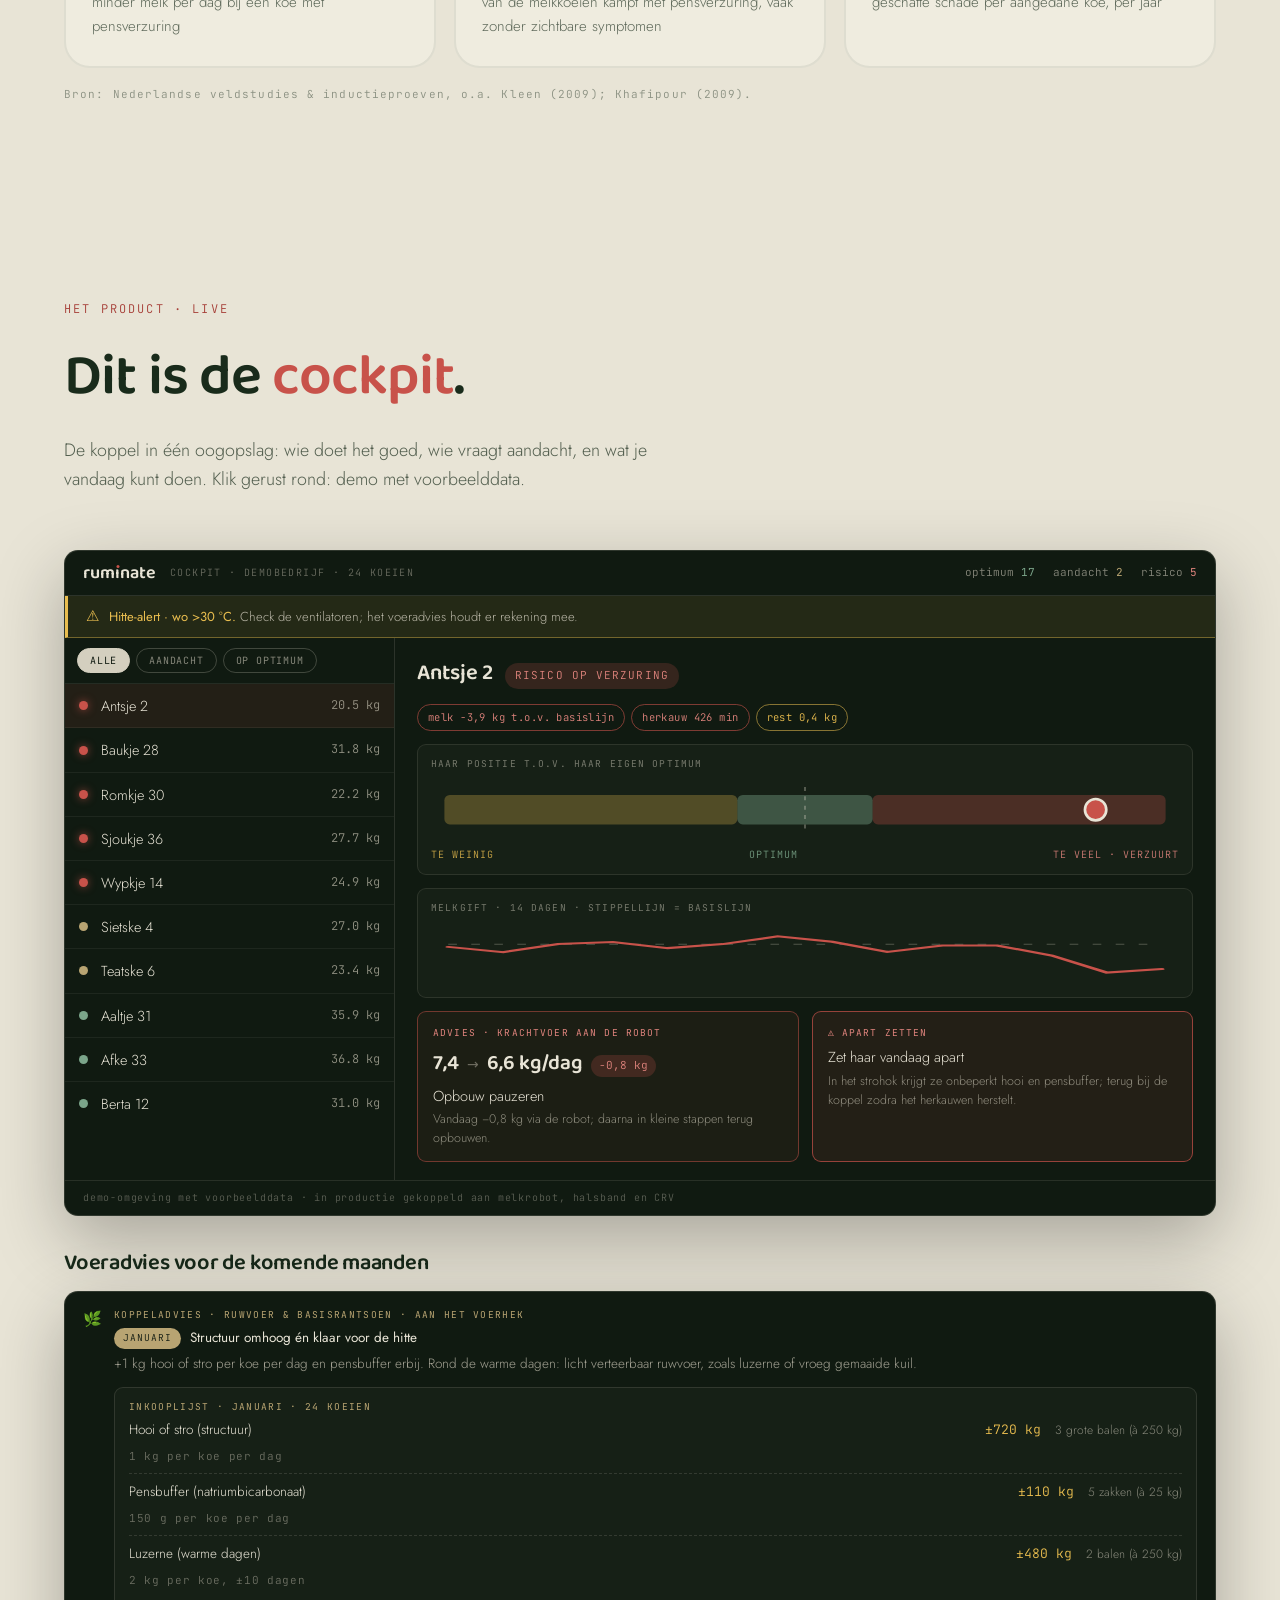
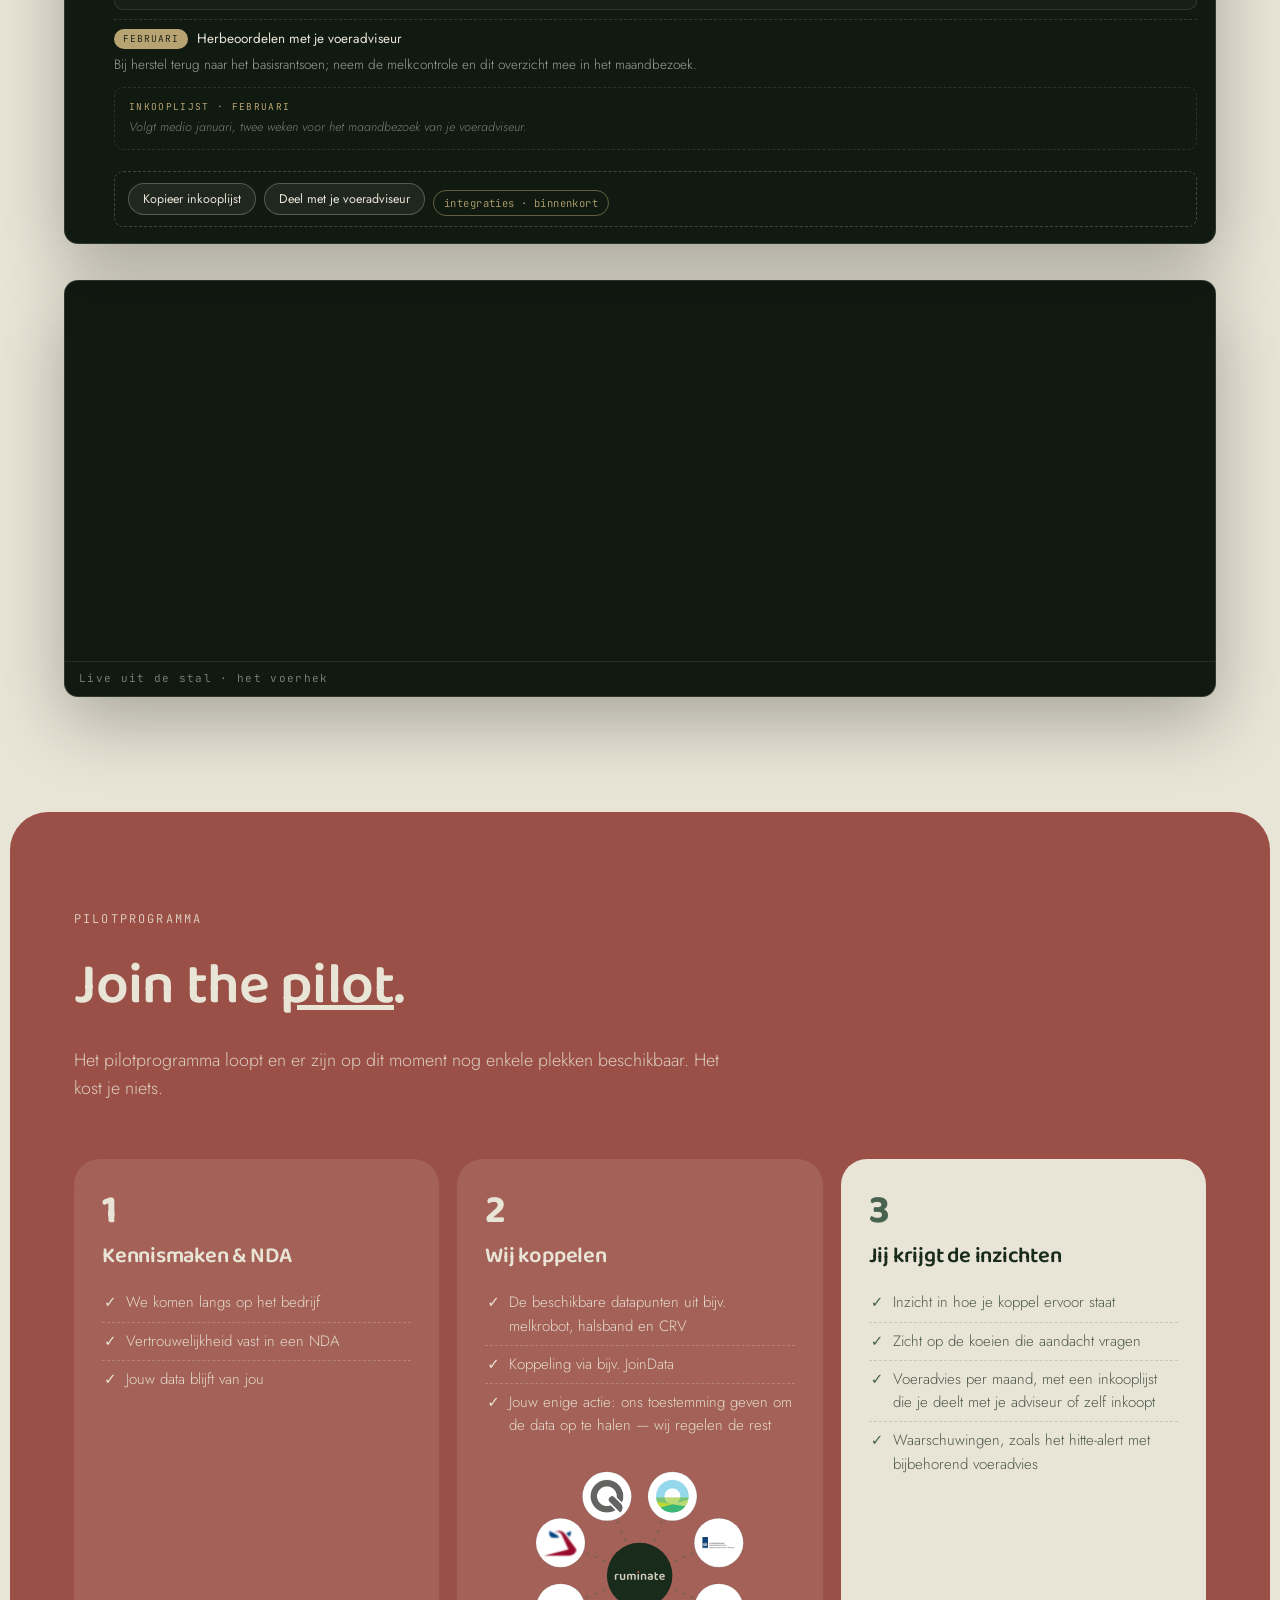
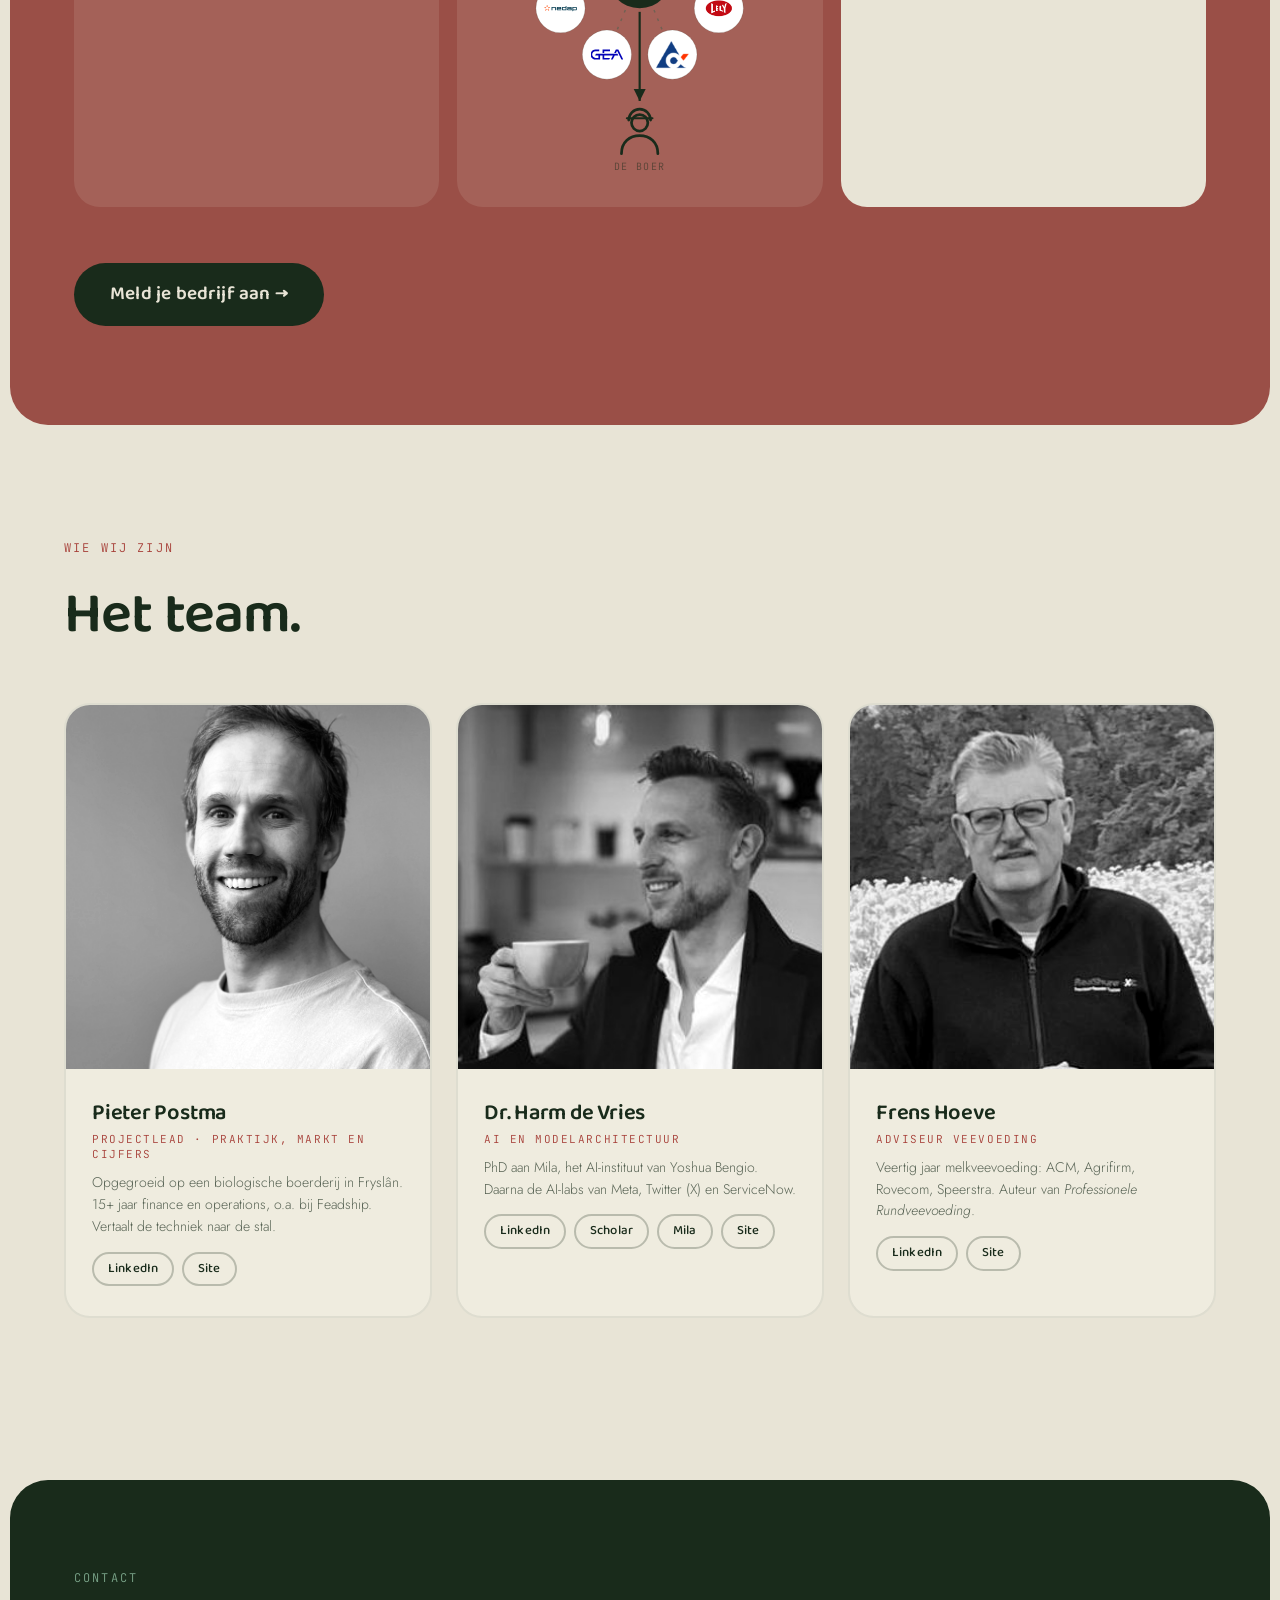
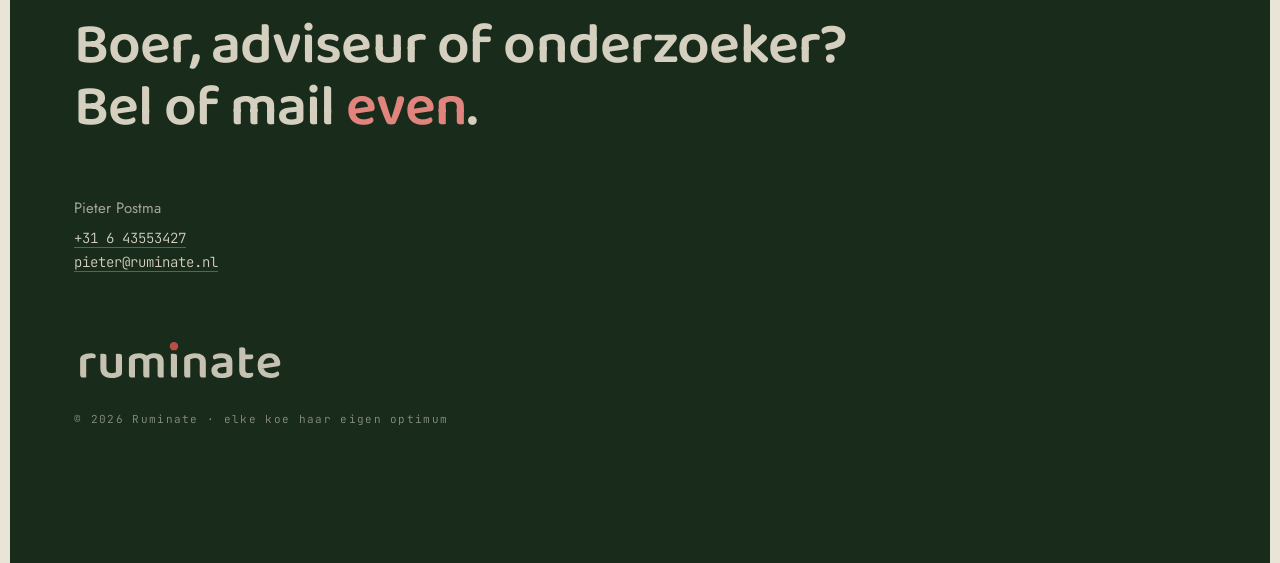
==== commit 51aad829: "erf: compactere sectieruimte Co-Authored-By: Claude Fable 5 <noreply@anthropic.com>" ====
--- a/index.html
+++ b/index.html
@@ -53,7 +53,7 @@
 nav a{font-family:var(--merk);font-weight:500;font-size:var(--t-body);letter-spacing:.01em;color:var(--groen);text-decoration:none;padding:7px 15px;border-radius:99px;transition:background-color .2s ease-out,color .2s ease-out}
 nav a:hover{background:var(--rood-diep);color:var(--papier)}
 
-.blok{padding:16vh 5vw;position:relative}
+.blok{padding:11vh 5vw;position:relative}
 .blok.donker{background:var(--groen);color:var(--creme);border-radius:38px;margin:16px 10px}
 .blok.rood-blok{background:var(--terra);color:var(--papier);border-radius:38px;margin:16px 10px}
 .binnen{max-width:1160px;margin:0 auto}
@@ -68,7 +68,7 @@
 .donker .intro{color:rgba(212,207,191,.72)} .rood-blok .intro{color:rgba(232,228,214,.85)}
 
 /* hero */
-.hero{min-height:0;display:flex;flex-direction:column;justify-content:center;padding-top:17vh;padding-bottom:7vh}
+.hero{min-height:0;display:flex;flex-direction:column;justify-content:center;padding-top:15vh;padding-bottom:6vh}
 /* hero: tekst links, grazende koe rechts */
 .hero-grid{display:grid;grid-template-columns:1.1fr .9fr;gap:clamp(14px,2.5vw,36px);align-items:center}
 .hero-grid h1{font-size:clamp(2.75rem,5vw,5rem)}
@@ -234,7 +234,7 @@
 .lid .links a:hover{border-color:var(--rood-diep);color:var(--rood-diep)}
 
 /* voet */
-.voet{background:var(--groen);color:var(--creme);border-radius:38px 38px 0 0;margin:10vh 10px 0;padding:14vh 5vw 20vh}
+.voet{background:var(--groen);color:var(--creme);border-radius:38px 38px 0 0;margin:7vh 10px 0;padding:10vh 5vw 15vh}
 .voet h2 .r{color:var(--rood-licht)}
 .voet .contact{display:flex;gap:40px;flex-wrap:wrap;margin-top:56px;font-family:var(--mono);font-size:var(--t-body-s);line-height:1.7}
 .voet .contact a{color:var(--creme);text-decoration:none;border-bottom:1px solid rgba(212,207,191,.35);transition:border-color .2s ease-out,color .2s ease-out}
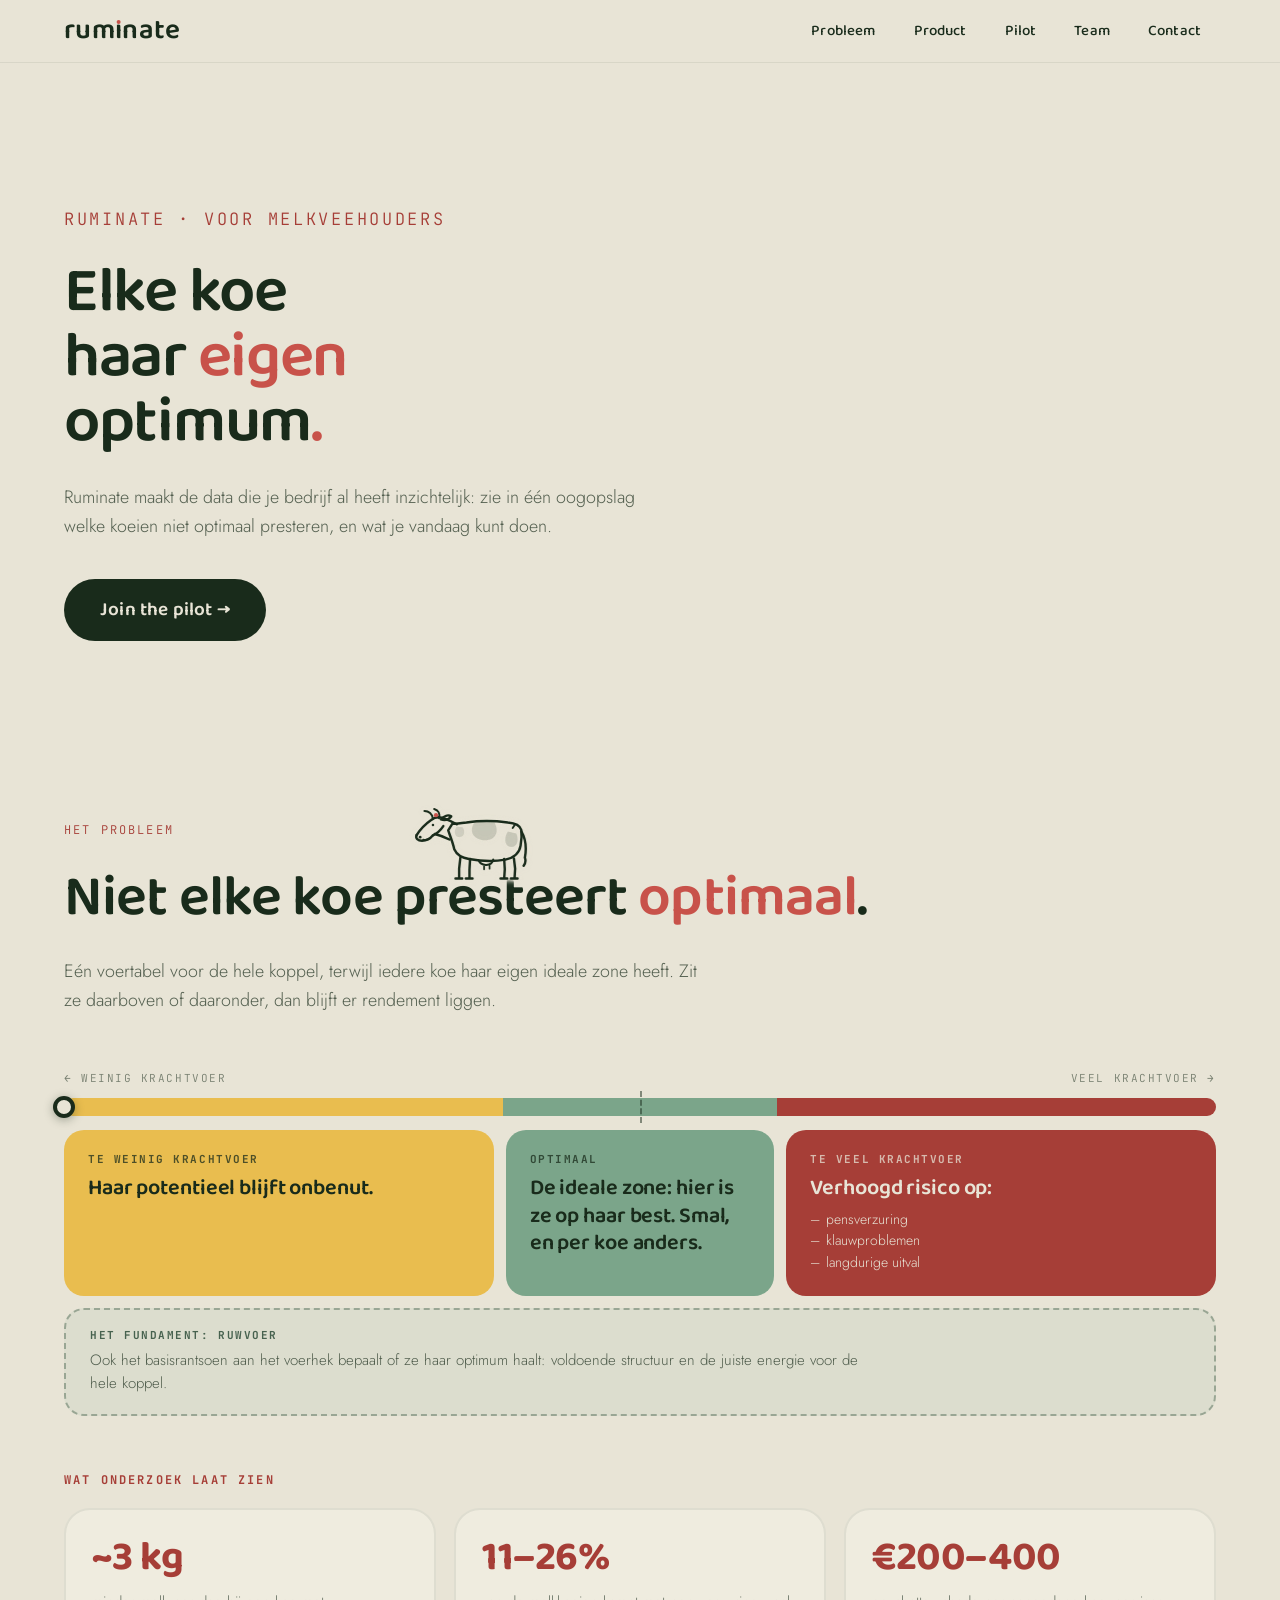
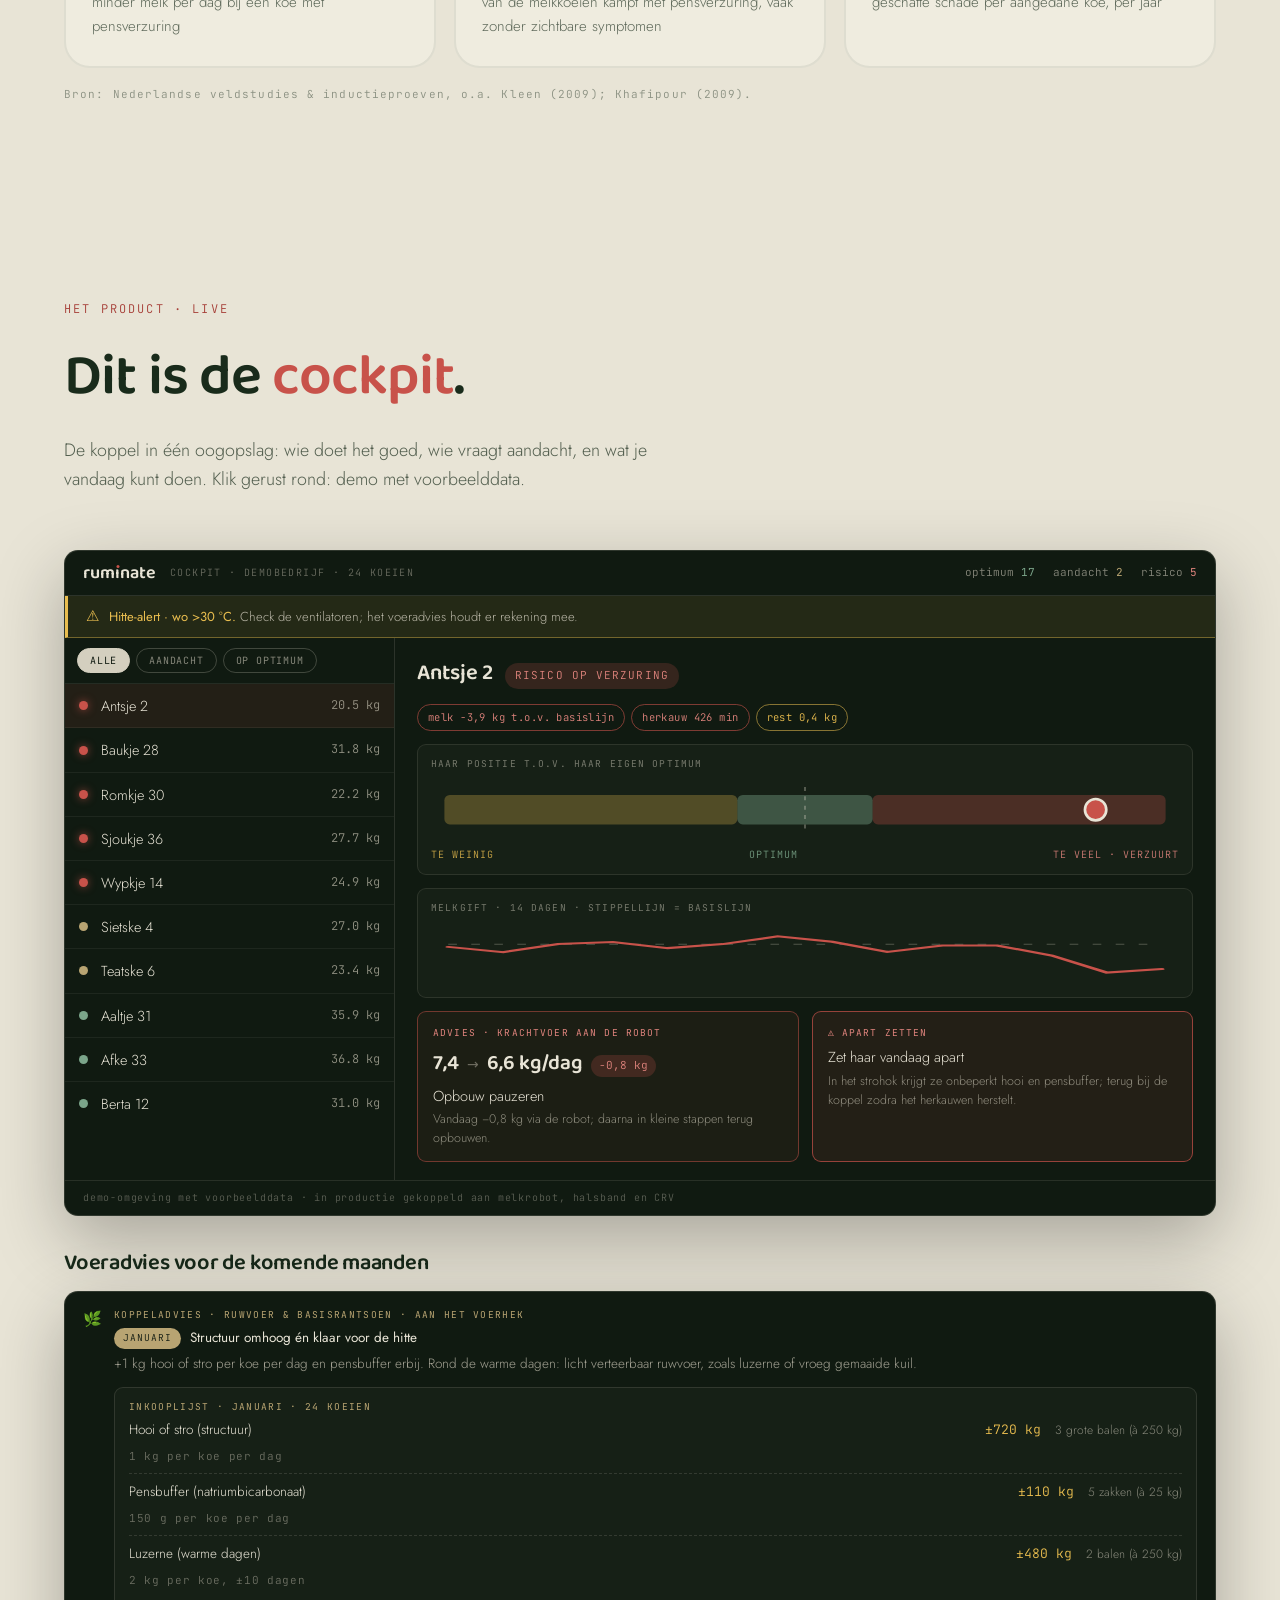
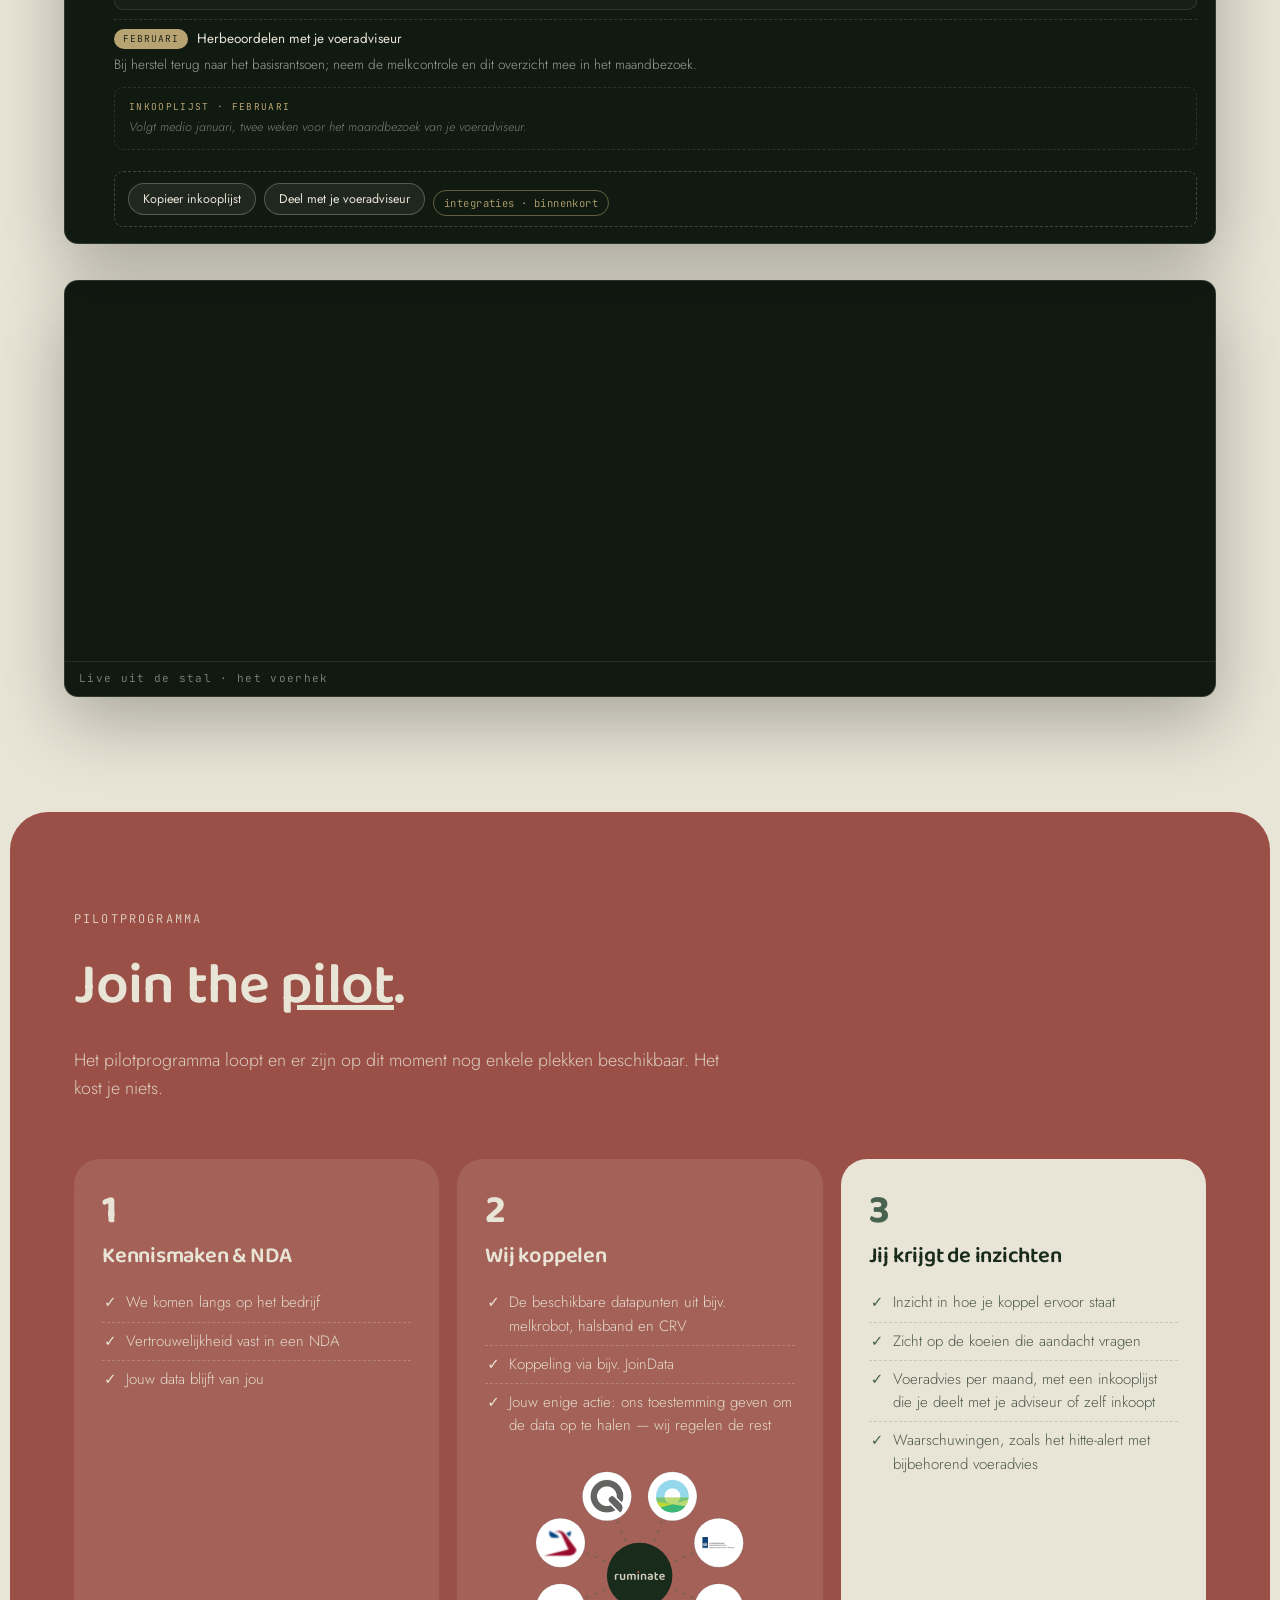
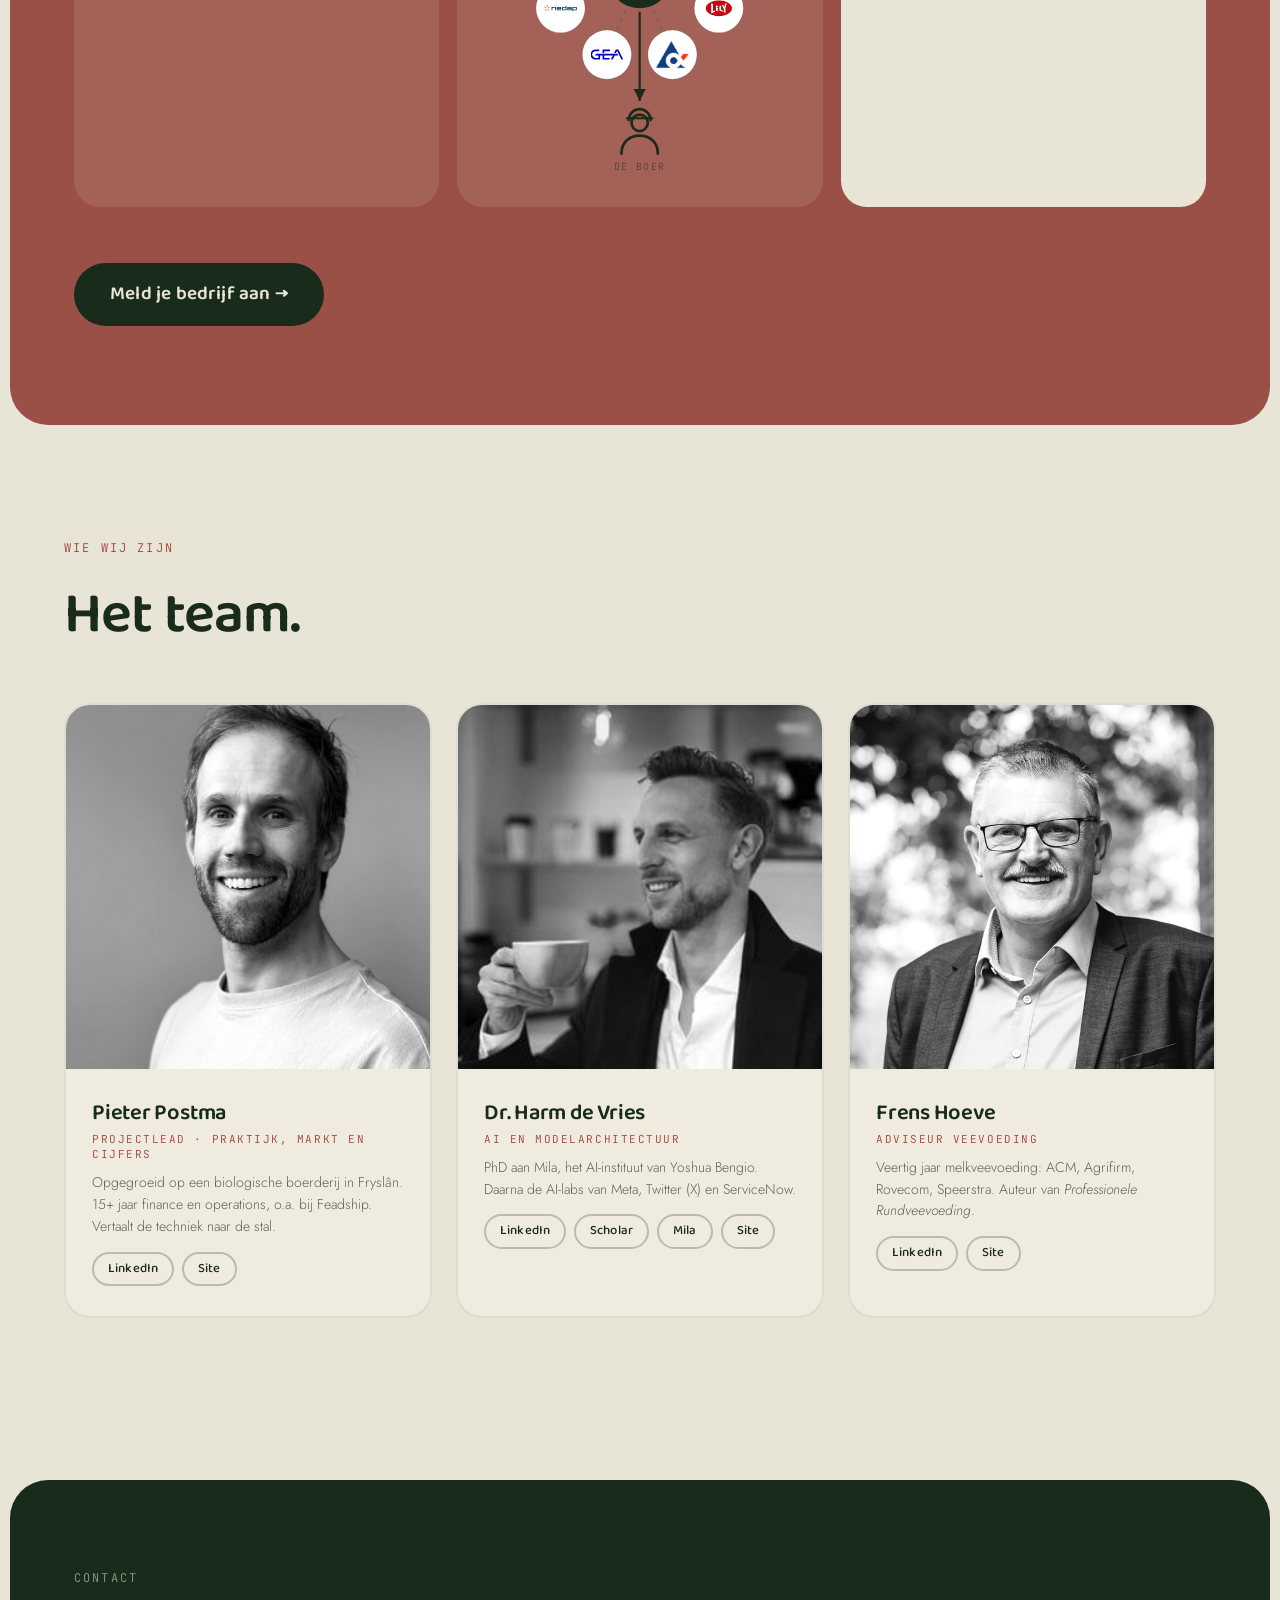
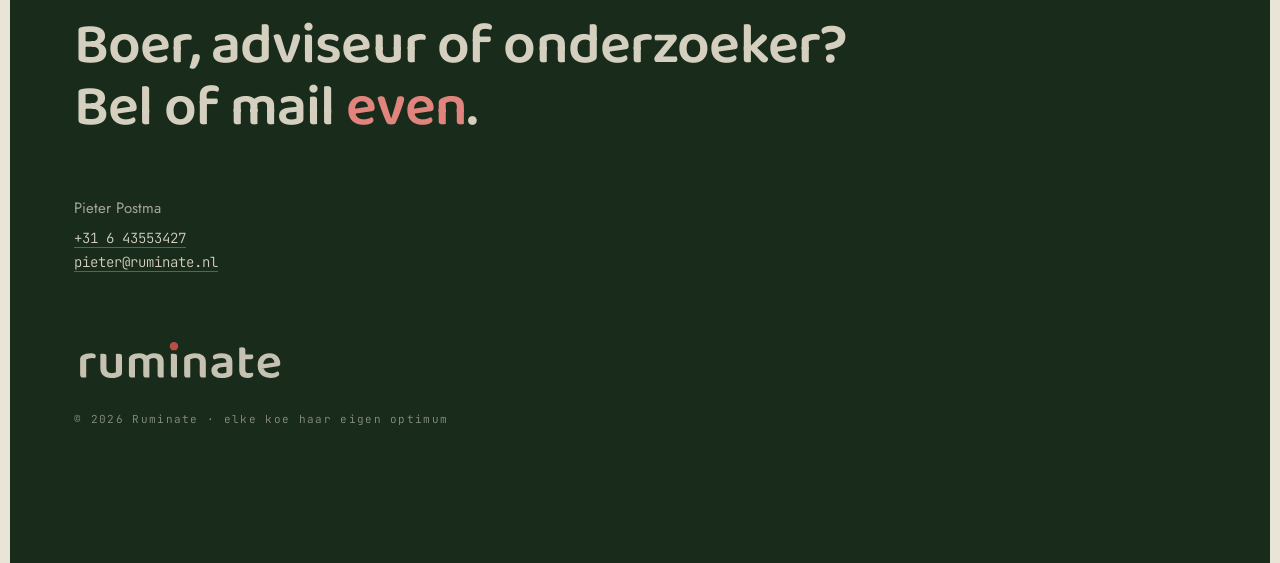
==== commit 61d8391b: "team: cache-bust op foto Frens (?v=2) Co-Authored-By: Claude Opus 5.5 <noreply@anthropic.com>" ====
--- a/index.html
+++ b/index.html
@@ -391,7 +391,7 @@
                     <h3>Dr. Harm de Vries</h3><div class="rol">AI en modelarchitectuur</div>
                     <p>PhD aan Mila, het AI-instituut van Yoshua Bengio. Daarna de AI-labs van Meta, Twitter (X) en ServiceNow.</p>
                     <div class="links"><a href="https://www.linkedin.com/in/harm-de-vries-8506ab57" target="_blank" rel="noopener">LinkedIn</a><a href="https://scholar.google.com/citations?user=LWrdpCsAAAAJ" target="_blank" rel="noopener">Scholar</a><a href="https://mila.quebec/en/directory/harm-de-vries" target="_blank" rel="noopener">Mila</a><a href="https://www.harmdevries.com/" target="_blank" rel="noopener">Site</a></div></div></div>
-                <div class="lid reveal"><img src="team/frens-hoeve-headshot.jpg" alt="Frens Hoeve"><div class="tekst">
+                <div class="lid reveal"><img src="team/frens-hoeve-headshot.jpg?v=2" alt="Frens Hoeve"><div class="tekst">
                     <h3>Frens Hoeve</h3><div class="rol">Adviseur veevoeding</div>
                     <p>Veertig jaar melkveevoeding: ACM, Agrifirm, Rovecom, Speerstra. Auteur van <em>Professionele Rundveevoeding</em>.</p>
                     <div class="links"><a href="https://www.linkedin.com/in/frens-hoeve-6b059480" target="_blank" rel="noopener">LinkedIn</a><a href="https://melkveevoeding.jimdosite.com" target="_blank" rel="noopener">Site</a></div></div></div>
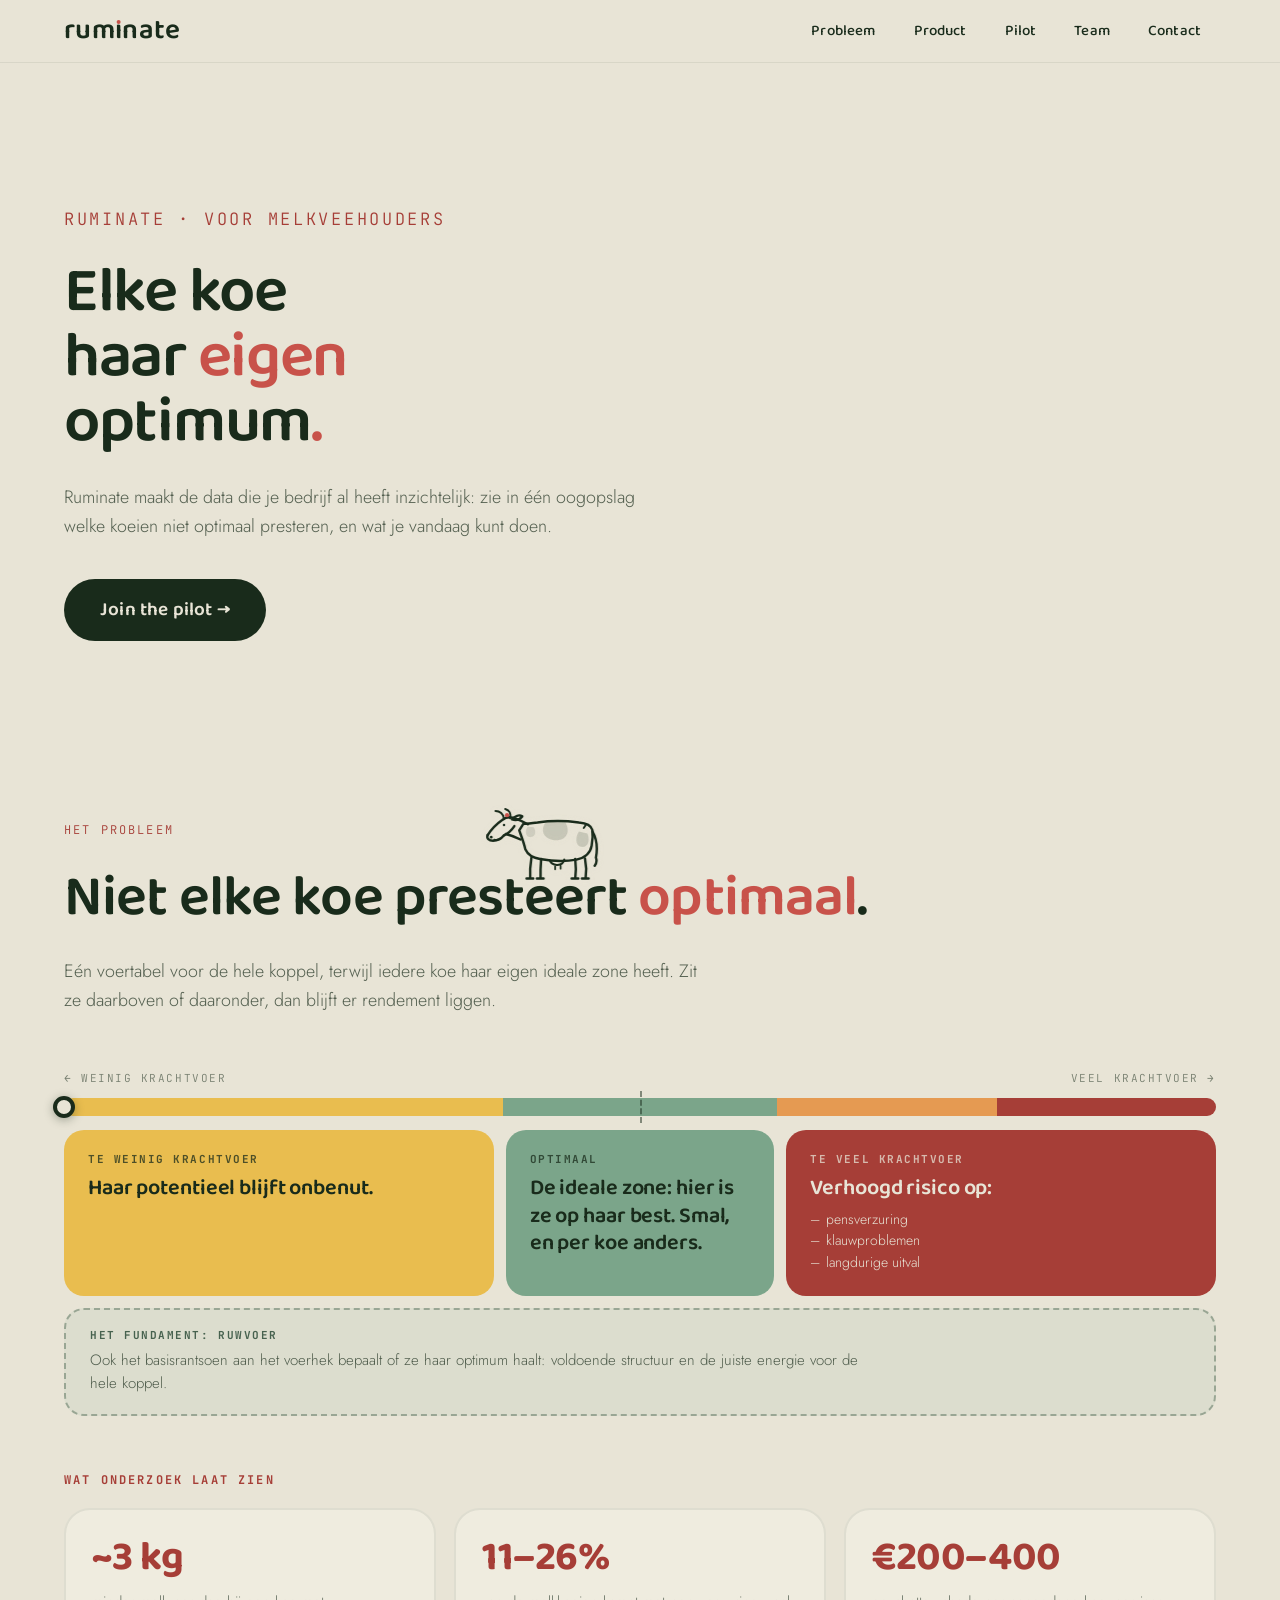
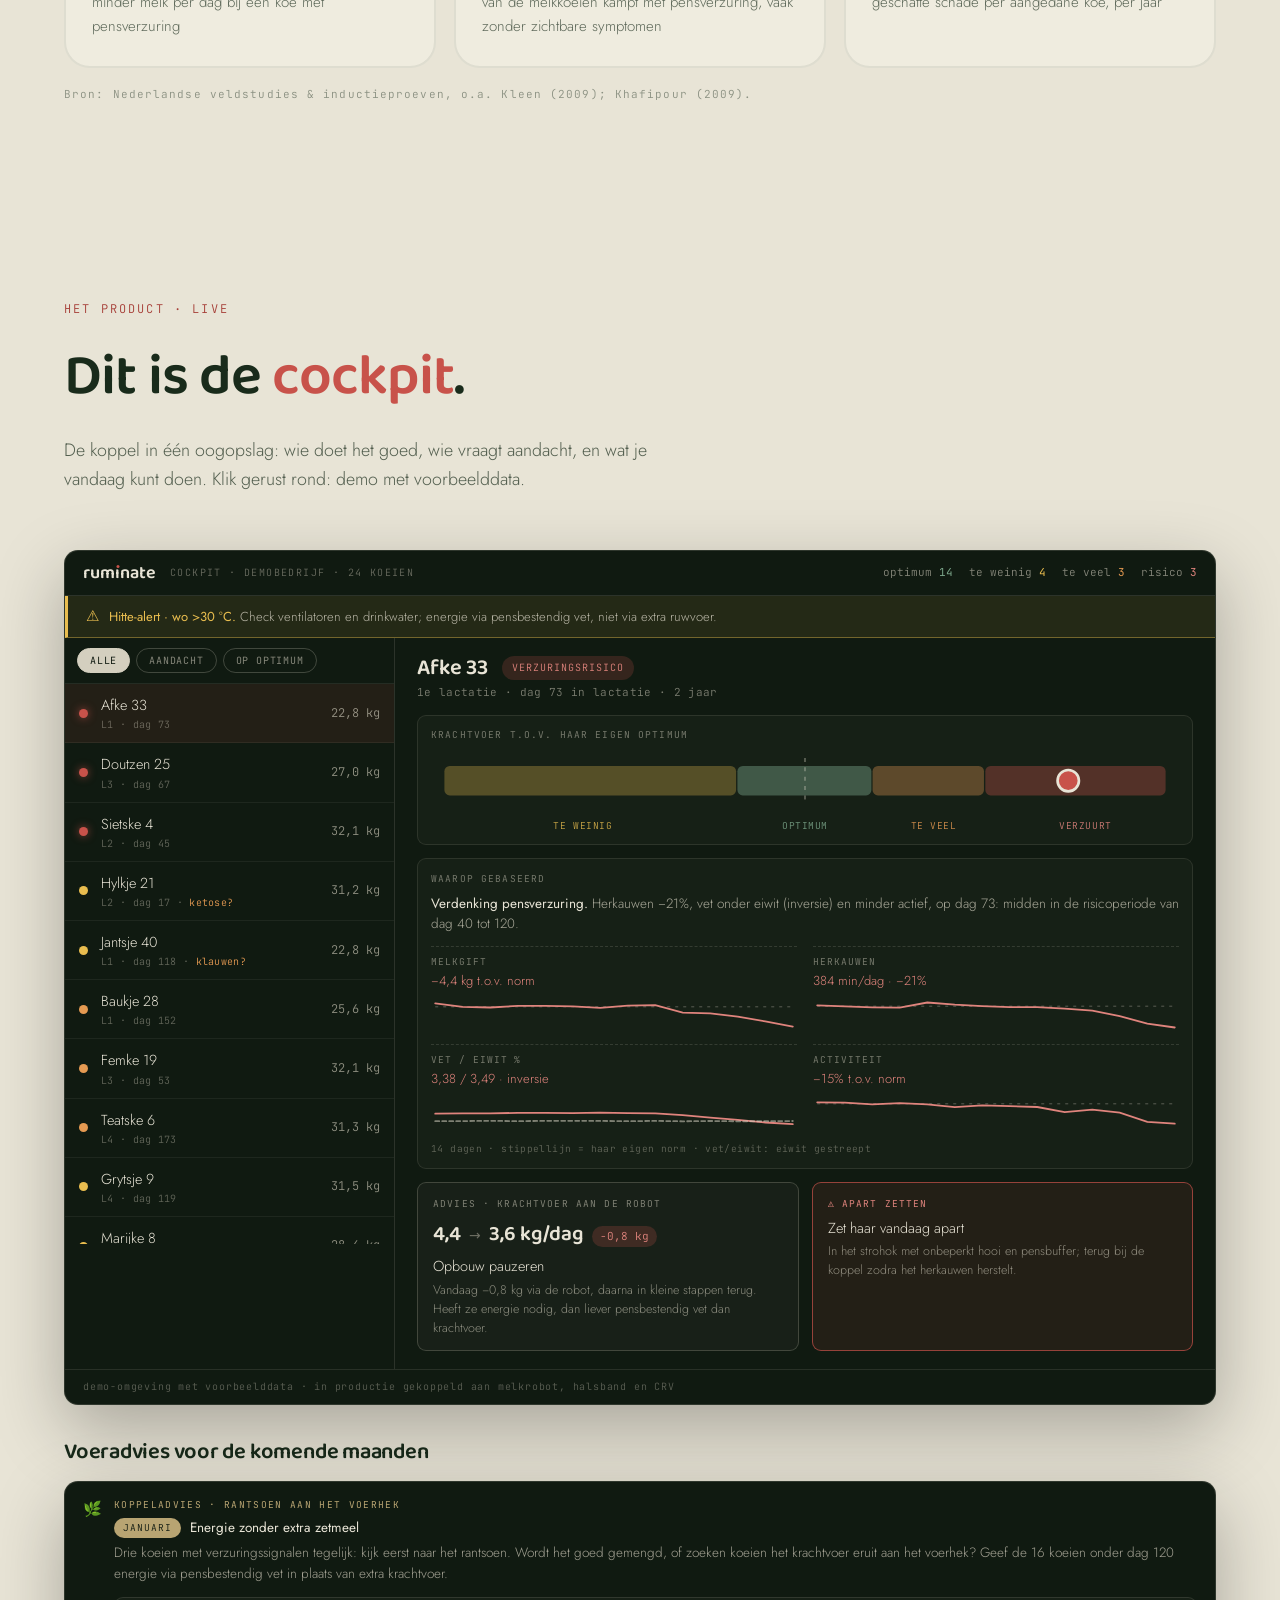
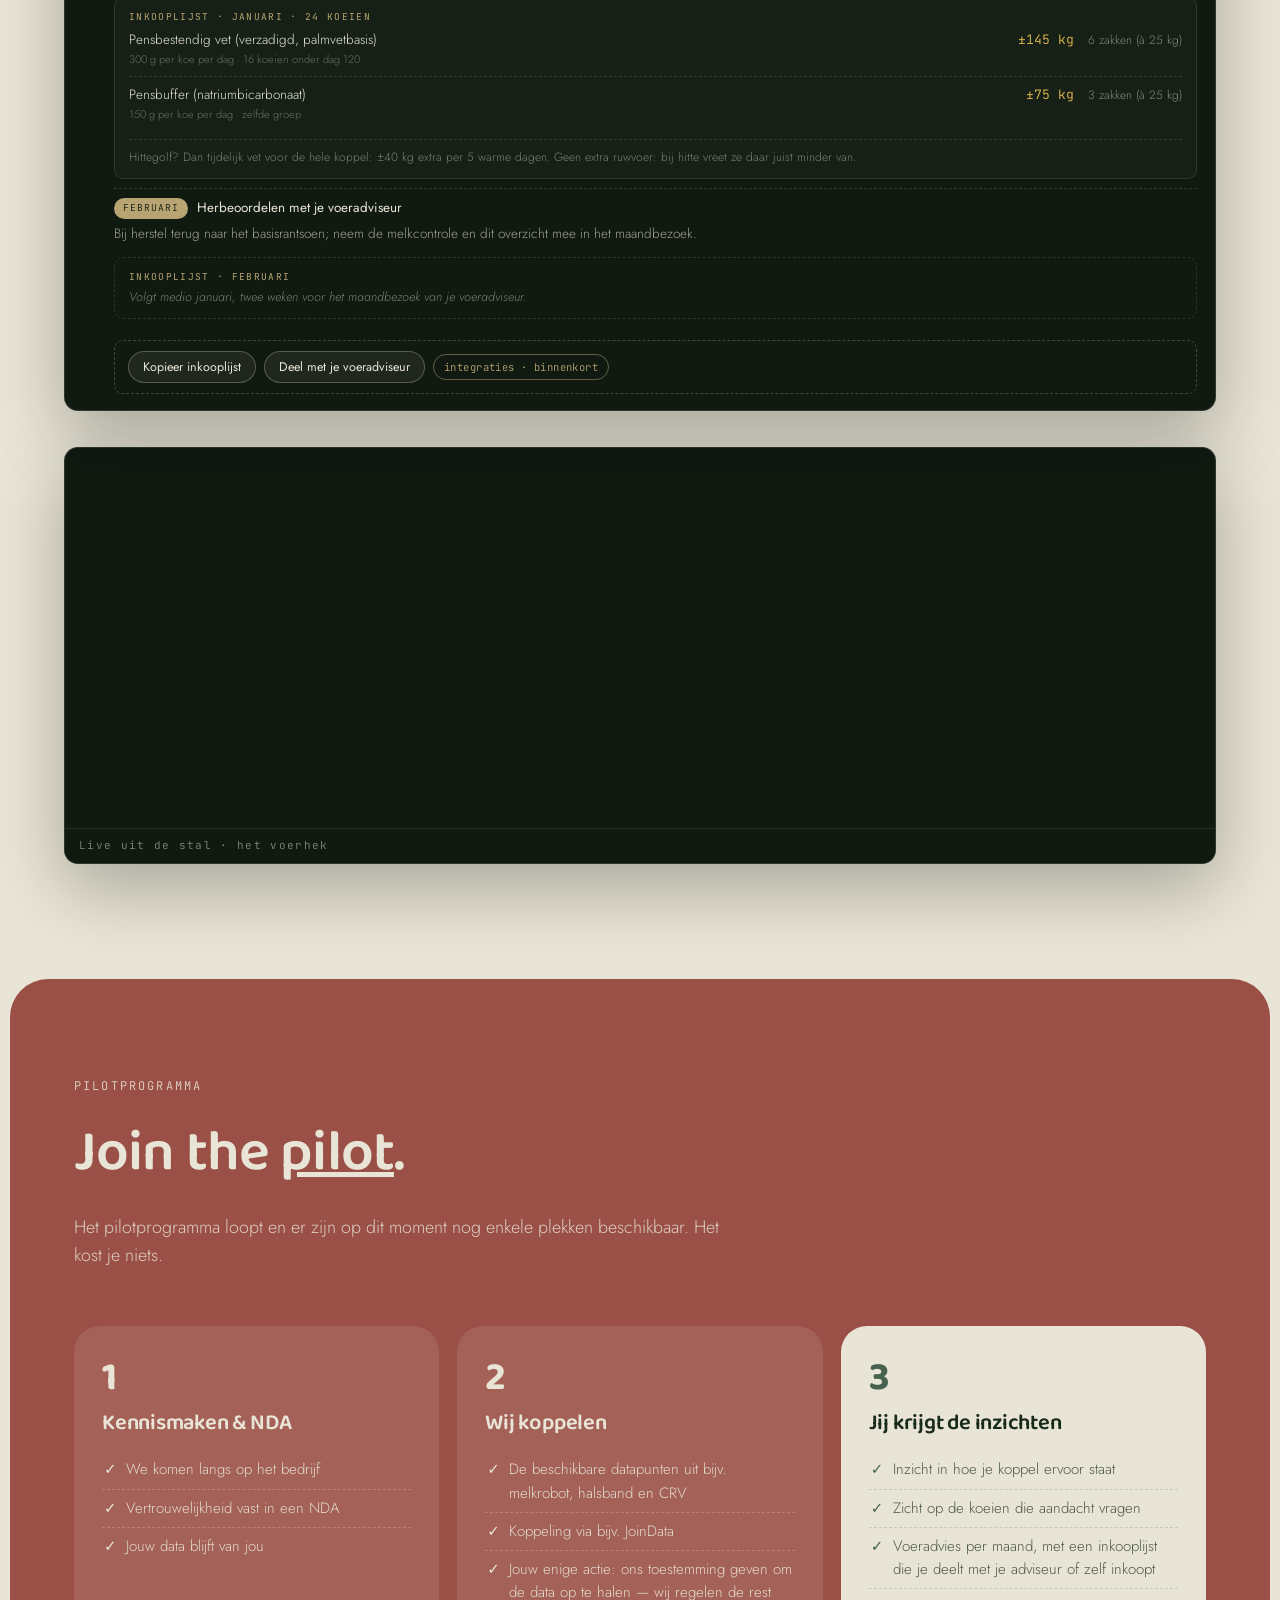
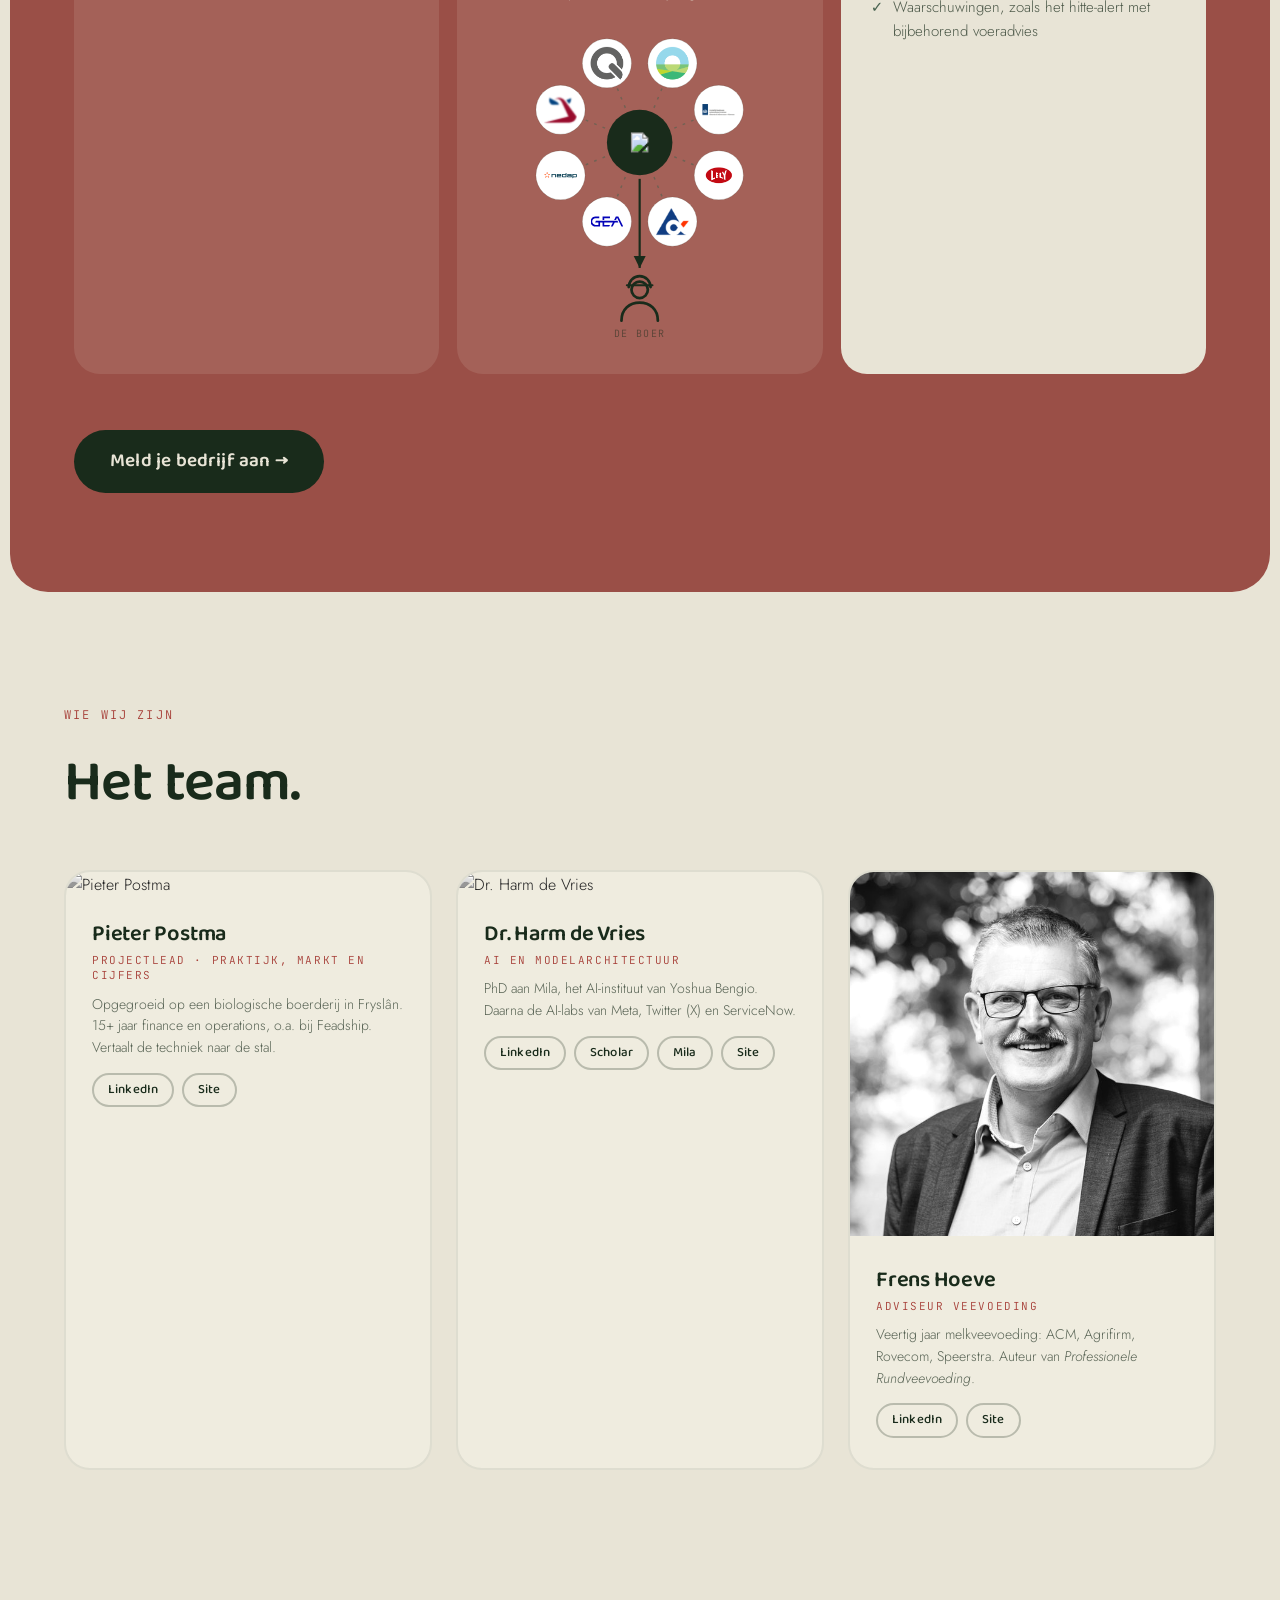
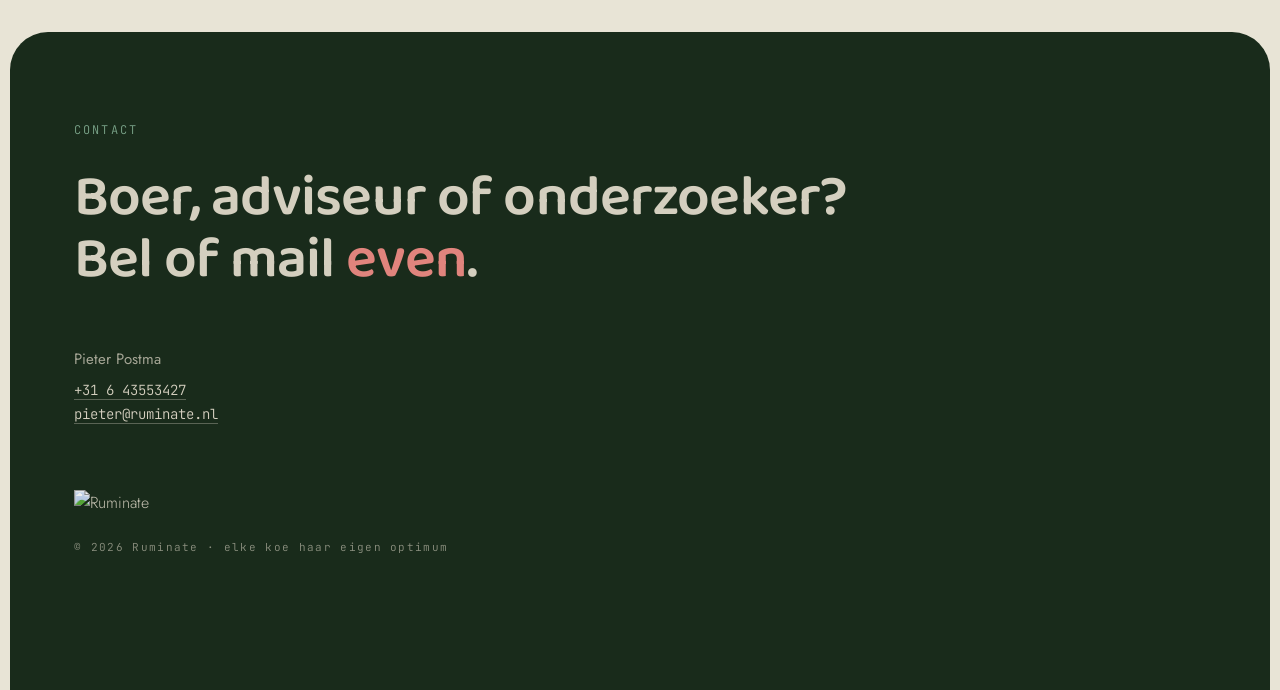
==== commit 20863300: "cockpit: onderbouwing per koe, vier zones en vet i.p.v. ruwvoer in de inkooplijst Verwerkt de opmerk" ====
--- a/index.html
+++ b/index.html
@@ -19,6 +19,7 @@
     --rood-licht:#e0847d;     /* rood accent op donkergroen */
     --sage-tekst:#47624f;     /* kleine groene tekst en tekstdragende groene vlakken */
     --geel:#e9bd4f;
+    --oranje:#e59a52;         /* zone 'te veel' op de lat; alleen vlak, geen tekst */
     --terra:#9a4f47;          /* pilotblok, met papier-tekst op 4,6:1 */
     --merk:'Baloo 2',system-ui,sans-serif;
     --sans:'Jost',system-ui,sans-serif;
@@ -113,11 +114,12 @@
 .lat-wrap{margin-top:56px}
 .lat-schaal{display:flex;justify-content:space-between;margin-bottom:10px;
     font-family:var(--mono);font-size:var(--t-label-s);letter-spacing:.14em;text-transform:uppercase;color:rgba(25,43,27,.55)}
-.lat-balk{position:relative;display:grid;grid-template-columns:1.6fr 1fr 1.6fr;height:18px;border-radius:99px;overflow:visible;margin-bottom:14px}
+.lat-balk{position:relative;display:grid;grid-template-columns:1.6fr 1fr .8fr .8fr;height:18px;border-radius:99px;overflow:visible;margin-bottom:14px}
 .lat-balk i{display:block;height:100%}
 .lat-balk .z1{background:var(--geel);border-radius:99px 0 0 99px}
 .lat-balk .z2{background:var(--sage)}
-.lat-balk .z3{background:var(--rood-diep);border-radius:0 99px 99px 0}
+.lat-balk .z3{background:var(--oranje)}
+.lat-balk .z4{background:var(--rood-diep);border-radius:0 99px 99px 0}
 .optimum-tik{position:absolute;left:50%;top:-7px;bottom:-7px;width:0;border-left:2px dashed rgba(25,43,27,.5)}
 .naald{position:absolute;top:50%;transform:translate(-50%,-50%);width:22px;height:22px;border-radius:50%;
     background:var(--papier);border:4px solid var(--groen);box-shadow:0 2px 10px rgba(25,43,27,.35);
@@ -318,7 +320,7 @@
                     <span class="s-min">&larr;&nbsp;weinig krachtvoer</span><span class="s-max">veel krachtvoer&nbsp;&rarr;</span>
                 </div>
                 <div class="lat-balk" aria-hidden="true">
-                    <i class="z1"></i><i class="z2"></i><i class="z3"></i>
+                    <i class="z1"></i><i class="z2"></i><i class="z3"></i><i class="z4"></i>
                     <span class="optimum-tik"></span>
                     <span class="naald" title="Iedere koe zit ergens anders op de lat"></span>
                 </div>
@@ -464,7 +466,7 @@
     document.querySelectorAll('.reveal,.balken').forEach(function(el){io.observe(el);});
 })();
 </script>
-<script src="cockpit.js?v=6"></script>
+<script src="cockpit.js?v=7"></script>
 <script src="koe.js?v=2"></script>
 </body>
 </html>
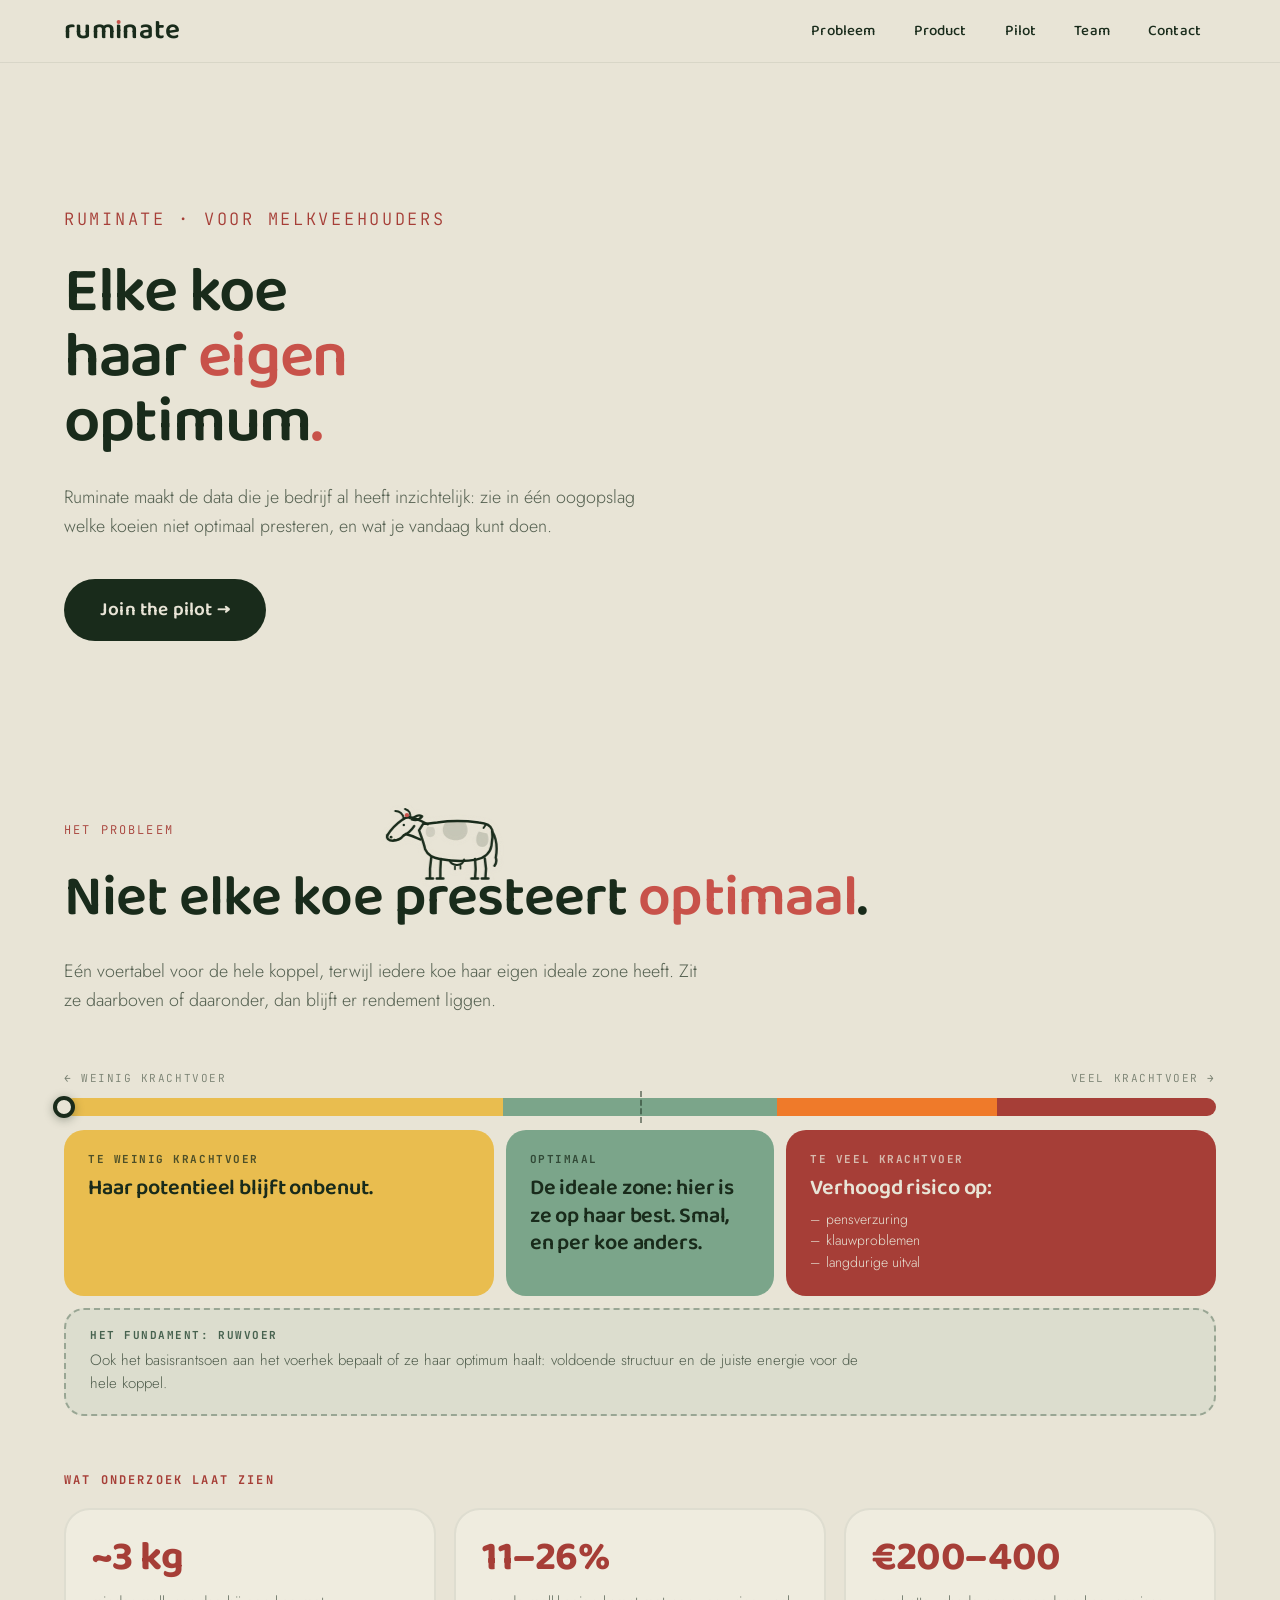
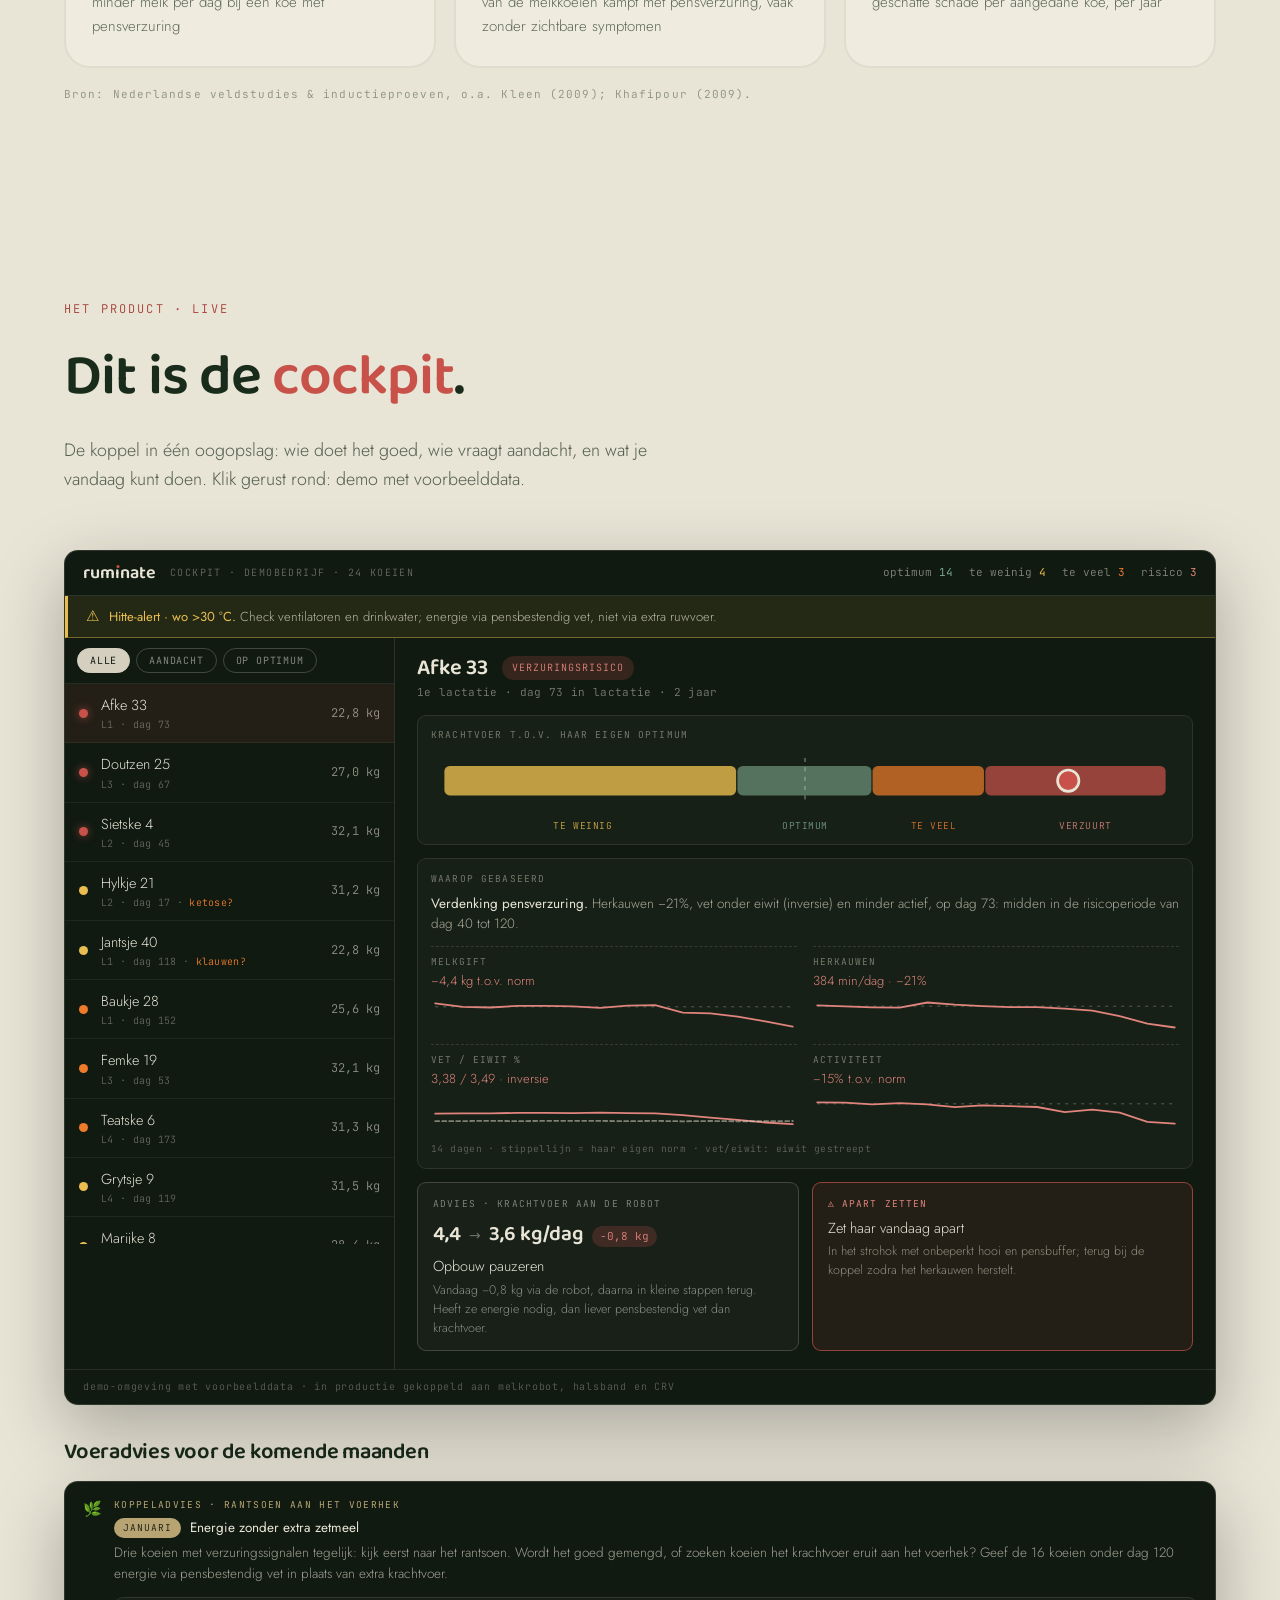
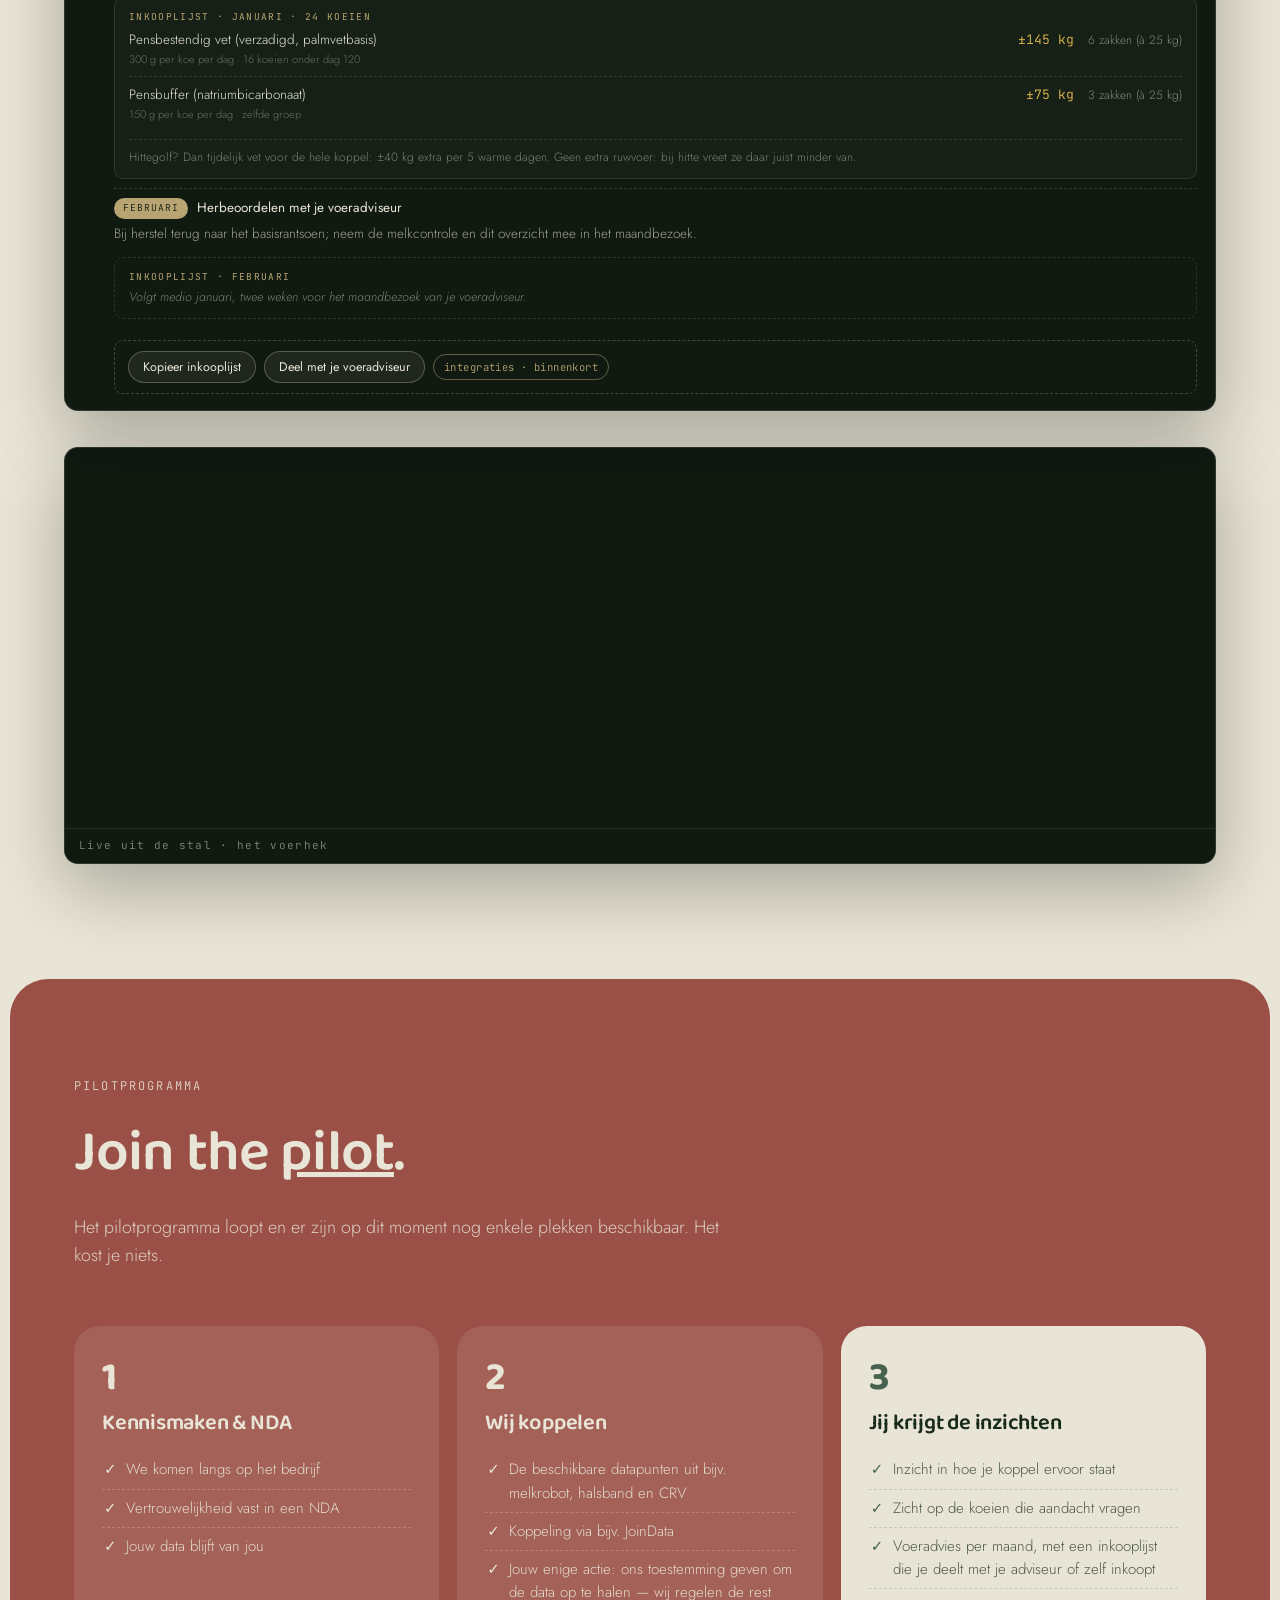
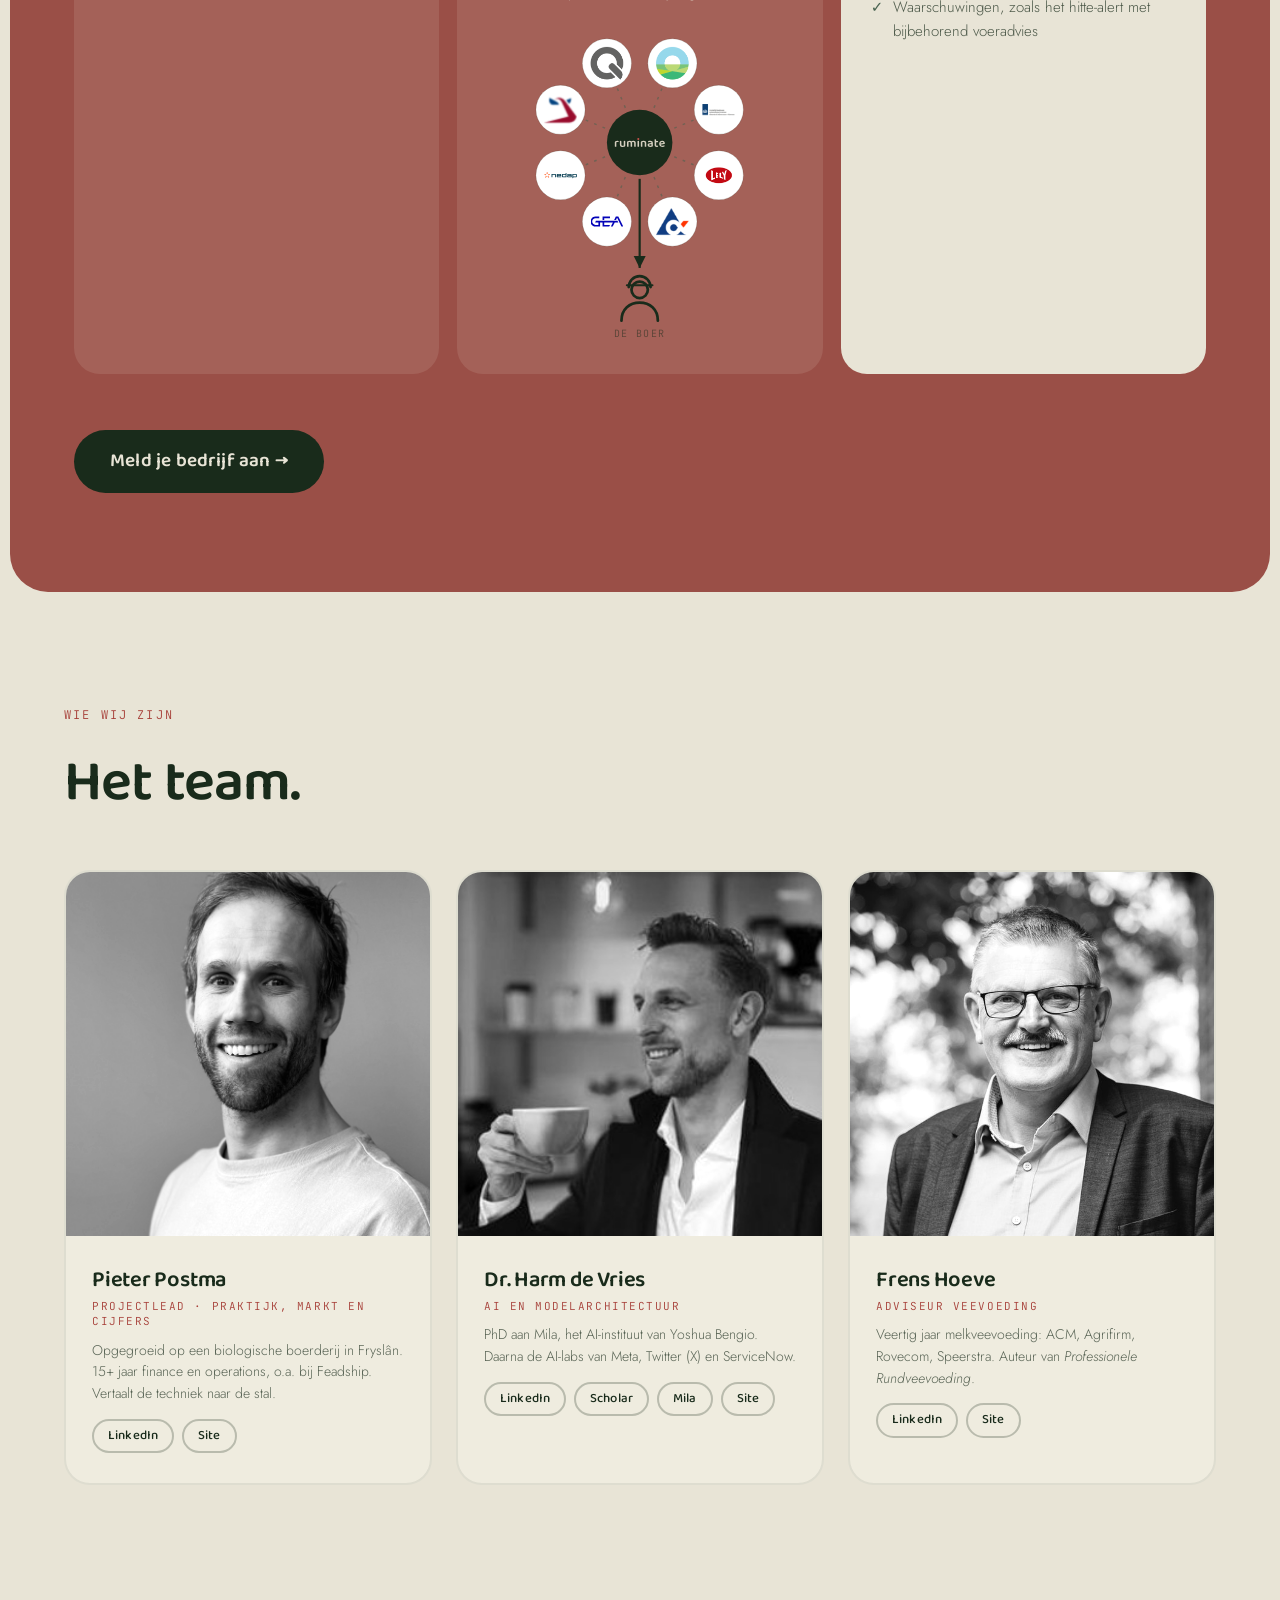
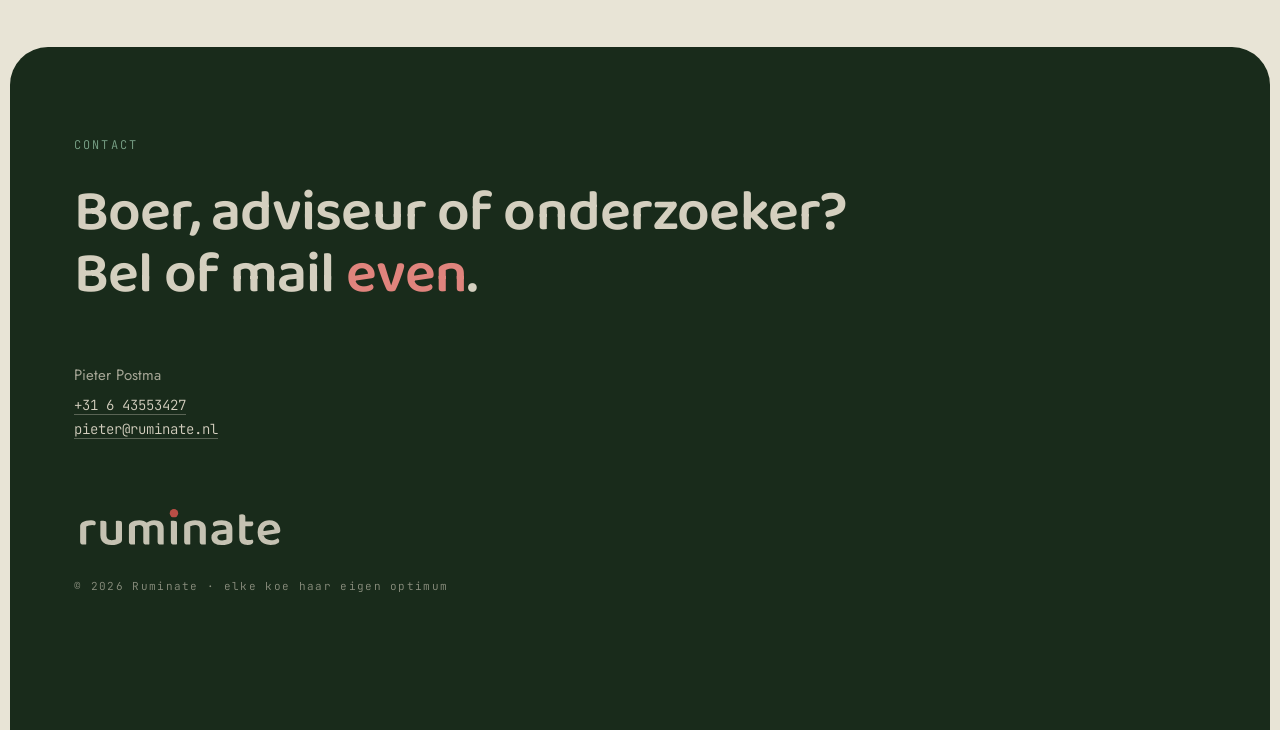
==== commit 1bb78fe6: "video's cache-bust, fellere zonekleuren (oranje duidelijk anders dan geel) Co-Authored-By: Claude Op" ====
--- a/index.html
+++ b/index.html
@@ -19,7 +19,7 @@
     --rood-licht:#e0847d;     /* rood accent op donkergroen */
     --sage-tekst:#47624f;     /* kleine groene tekst en tekstdragende groene vlakken */
     --geel:#e9bd4f;
-    --oranje:#e59a52;         /* zone 'te veel' op de lat; alleen vlak, geen tekst */
+    --oranje:#ef7a2a;         /* zone 'te veel' op de lat; alleen vlak, geen tekst */
     --terra:#9a4f47;          /* pilotblok, met papier-tekst op 4,6:1 */
     --merk:'Baloo 2',system-ui,sans-serif;
     --sans:'Jost',system-ui,sans-serif;
@@ -305,7 +305,7 @@
                 <a class="knop reveal" style="margin-top:38px" href="#pilot">Join the pilot &rarr;</a>
             </div>
             <figure class="koefilm" aria-label="Grazende koe">
-                <div class="kader"><video autoplay muted loop playsinline preload="metadata" disablepictureinpicture src="media/grazende-koe.mp4"></video></div>
+                <div class="kader"><video autoplay muted loop playsinline preload="metadata" disablepictureinpicture src="media/grazende-koe.mp4?v=2"></video></div>
             </figure>
         </div>
     </section>
@@ -354,7 +354,7 @@
                 <h3 class="product-kop">Voeradvies voor de komende maanden</h3>
                 <div id="koppeladvies" aria-label="Koppeladvies"></div>
                 <figure class="product-film" aria-label="Koeien aan het voerhek">
-                    <video autoplay muted loop playsinline preload="metadata" disablepictureinpicture src="media/koeien-eten.mp4"></video>
+                    <video autoplay muted loop playsinline preload="metadata" disablepictureinpicture src="media/koeien-eten.mp4?v=2"></video>
                     <figcaption>Live uit de stal &middot; het voerhek</figcaption>
                 </figure>
             </div>
@@ -466,7 +466,7 @@
     document.querySelectorAll('.reveal,.balken').forEach(function(el){io.observe(el);});
 })();
 </script>
-<script src="cockpit.js?v=7"></script>
+<script src="cockpit.js?v=8"></script>
 <script src="koe.js?v=2"></script>
 </body>
 </html>
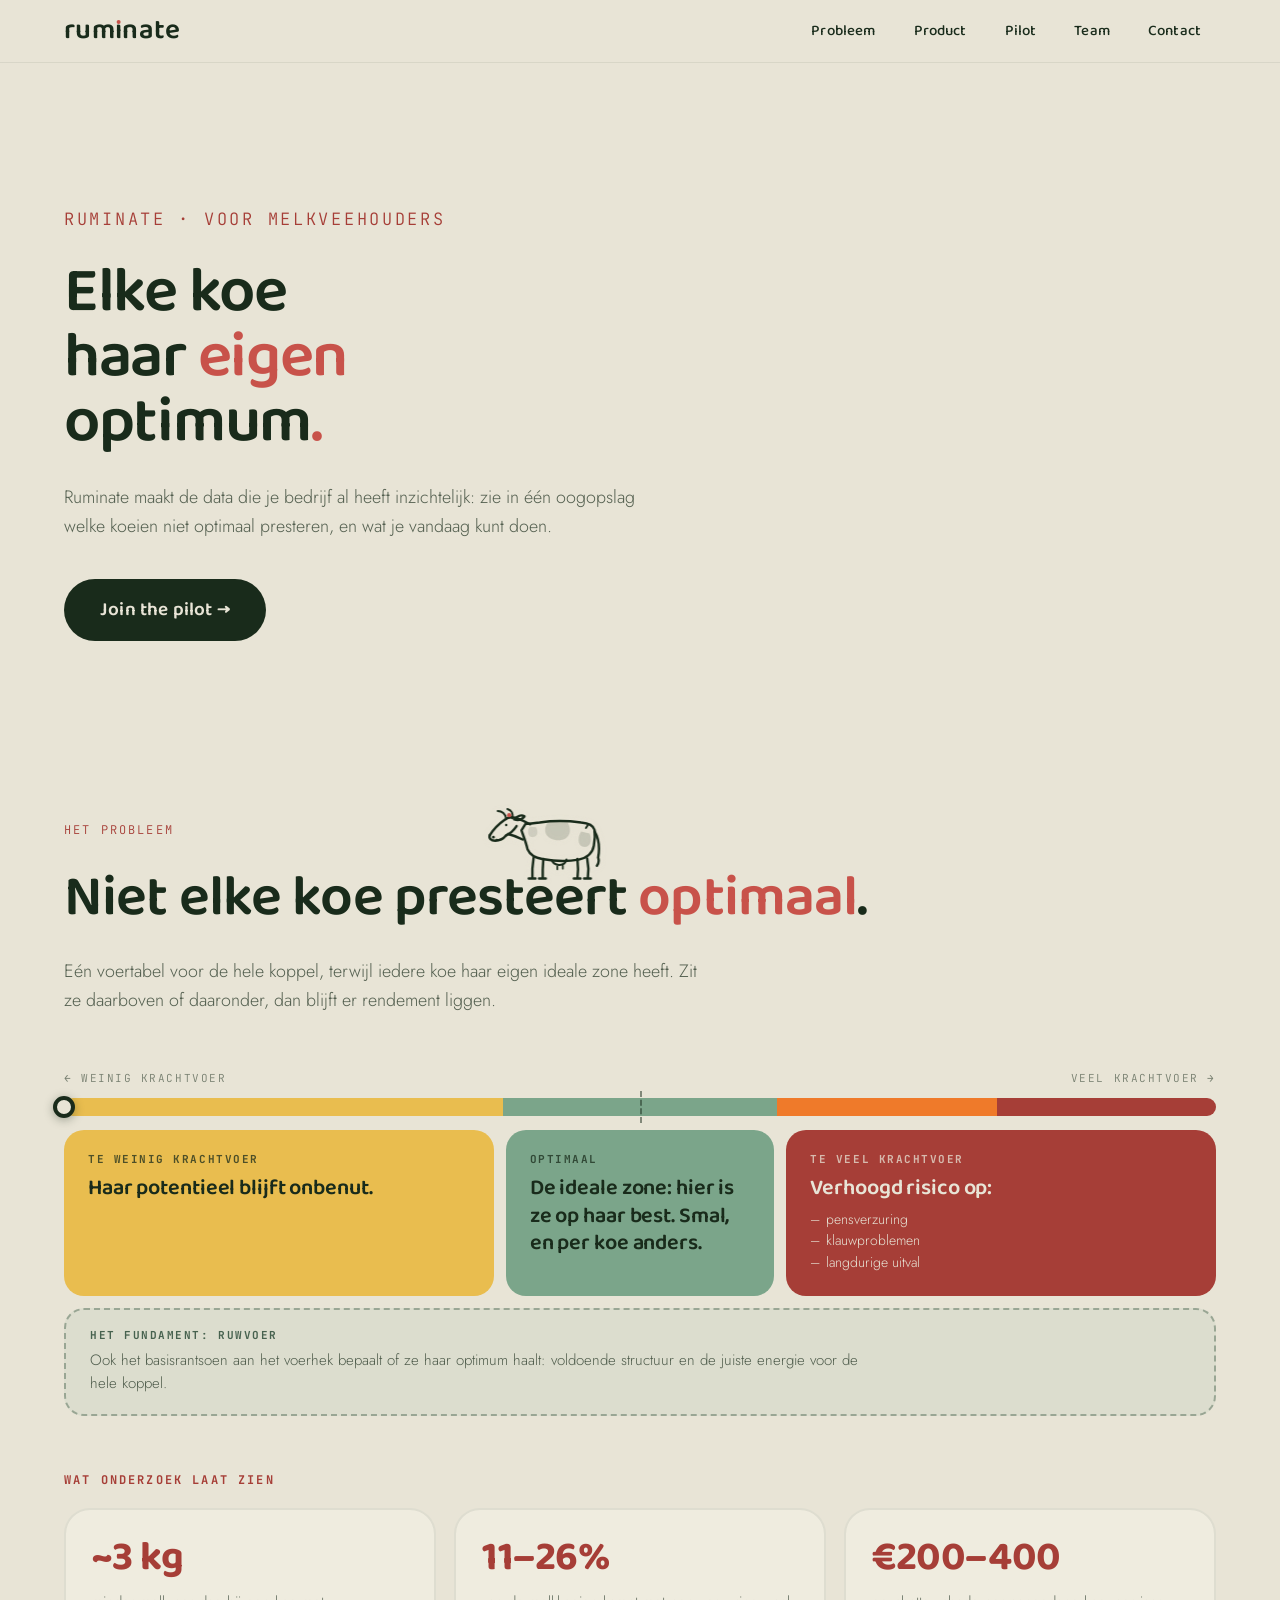
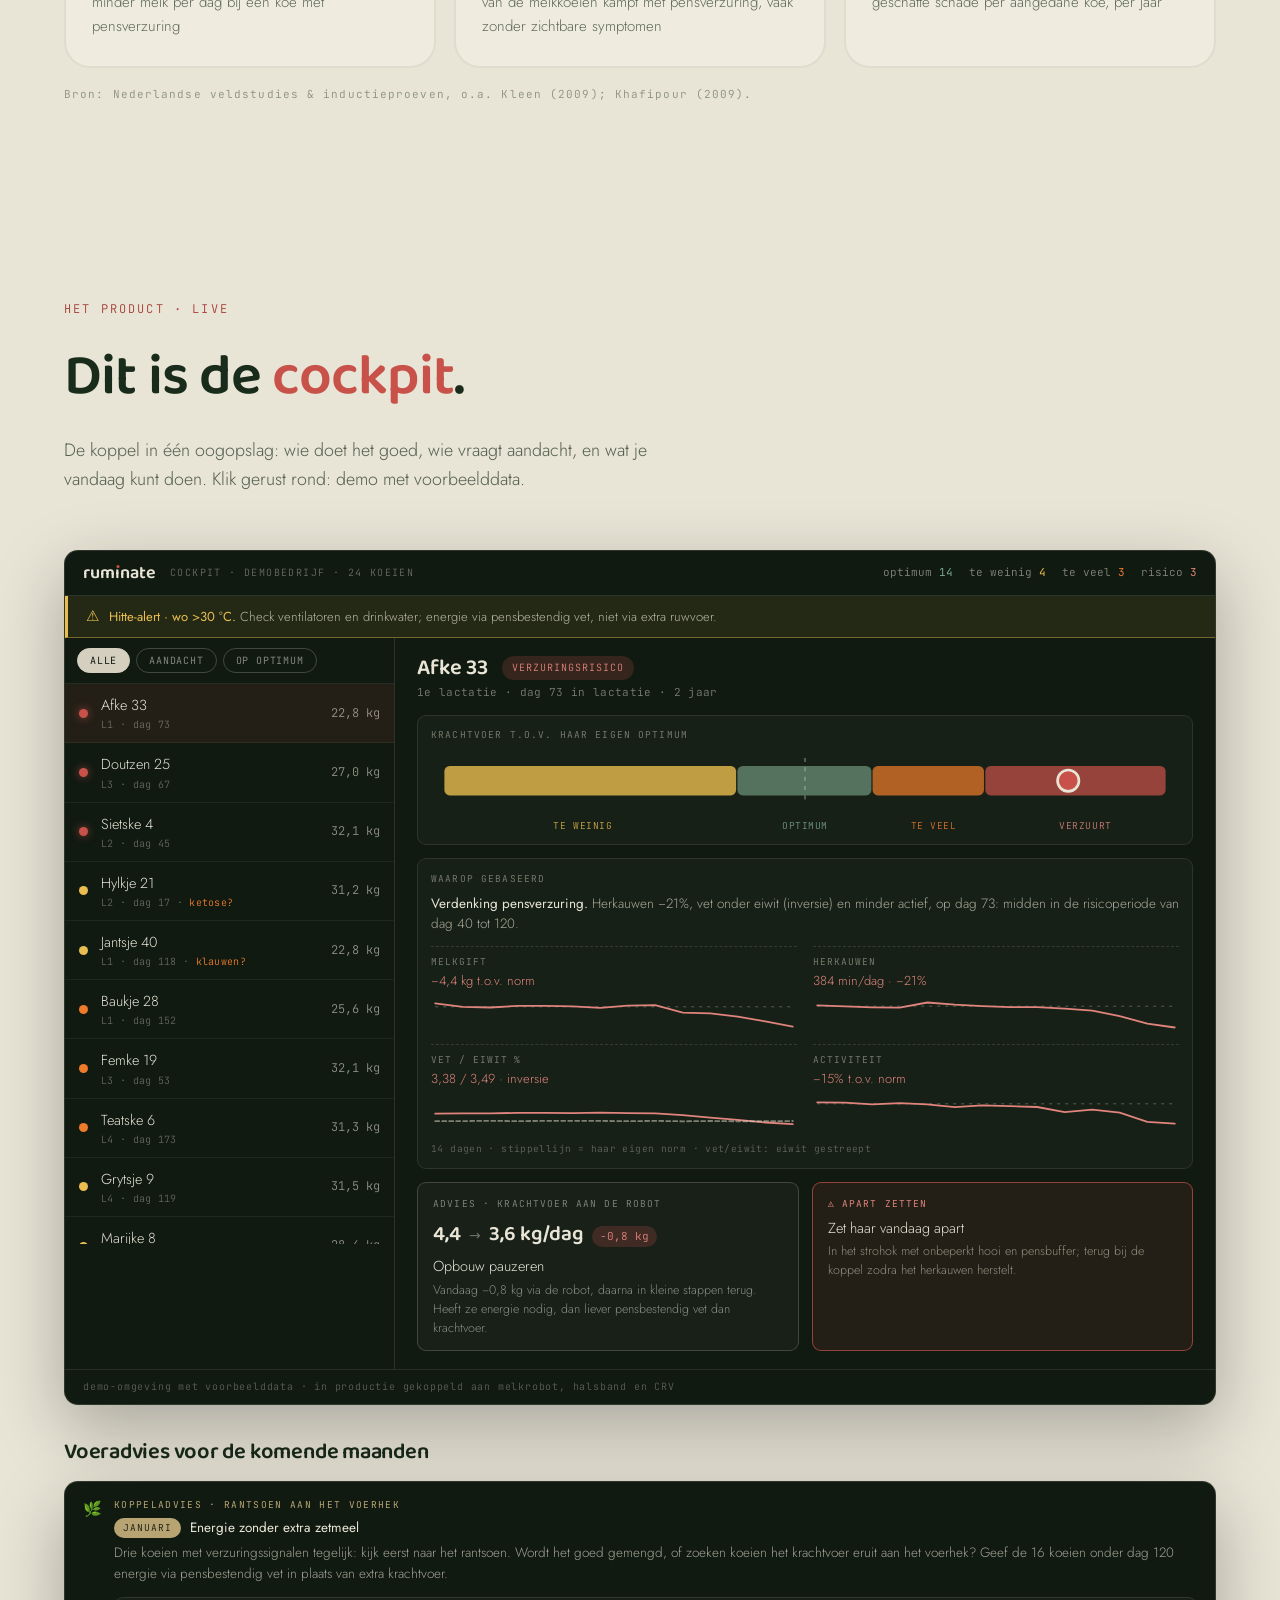
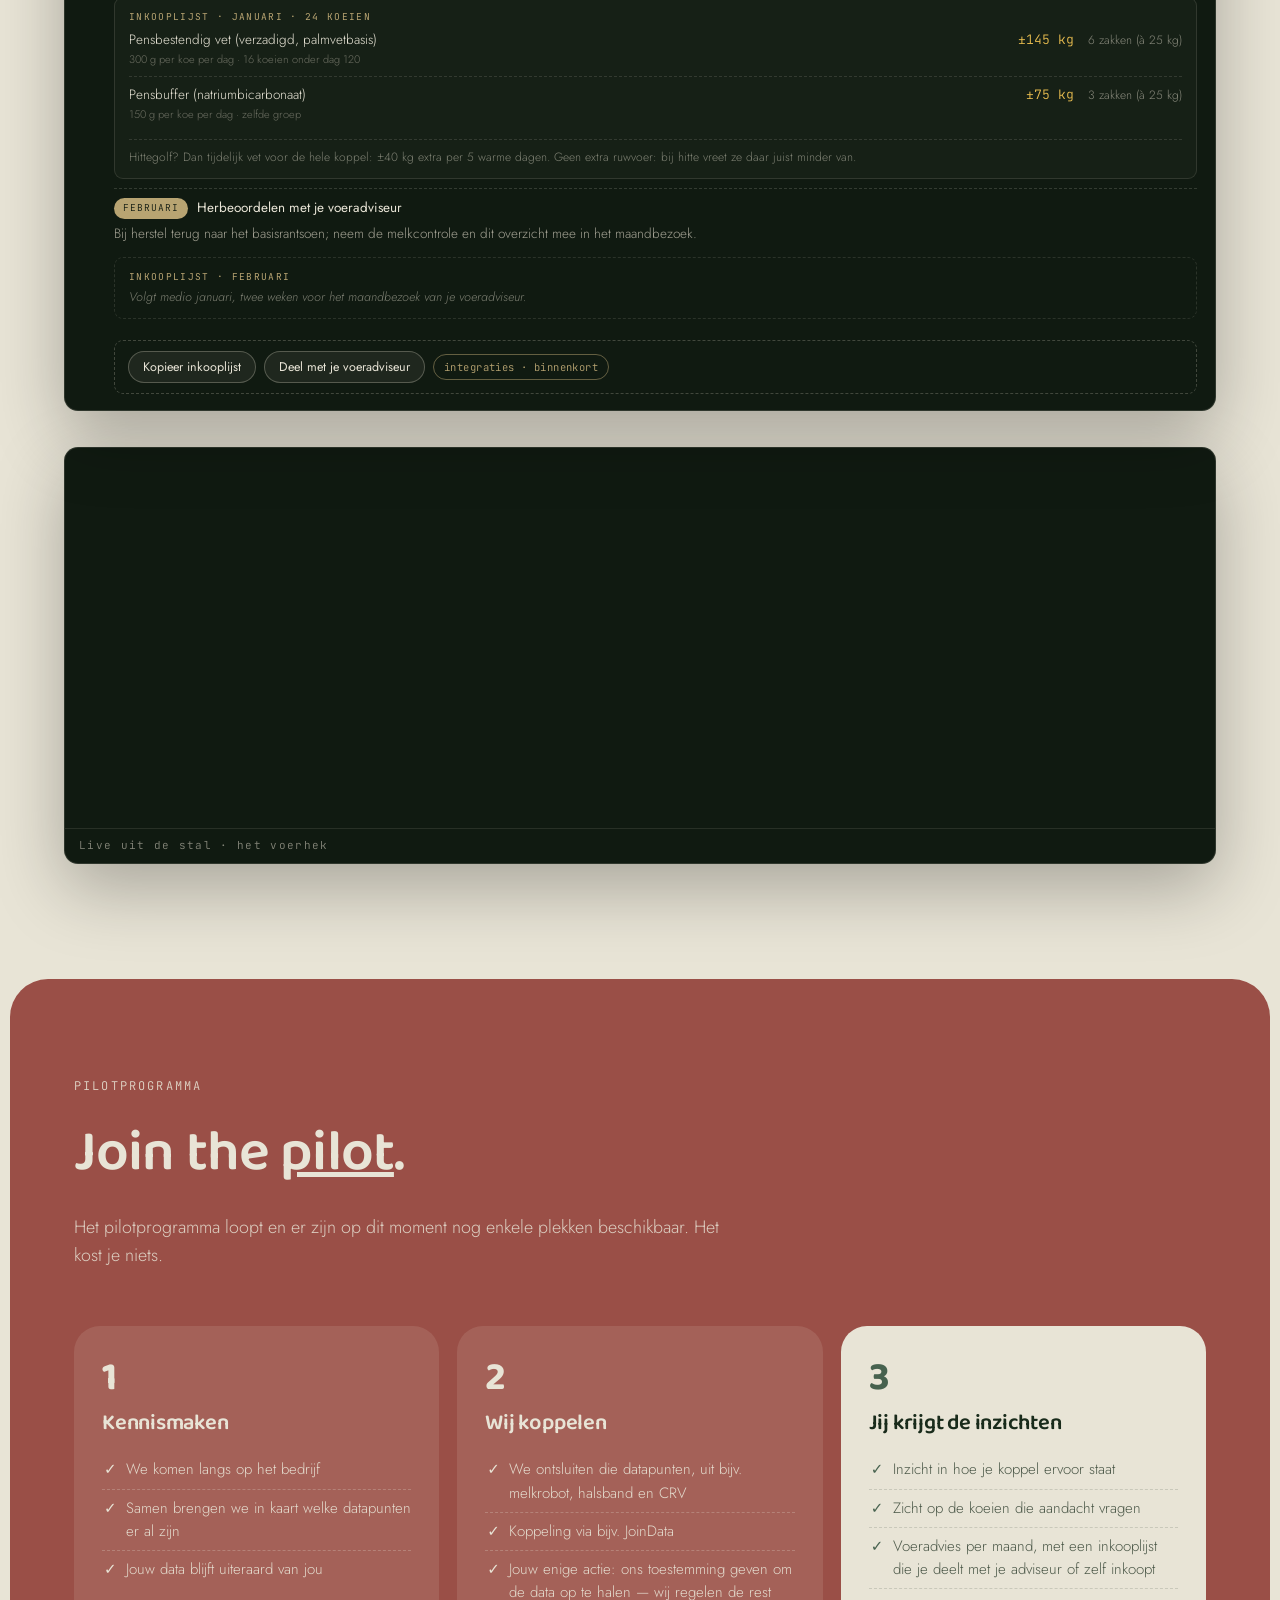
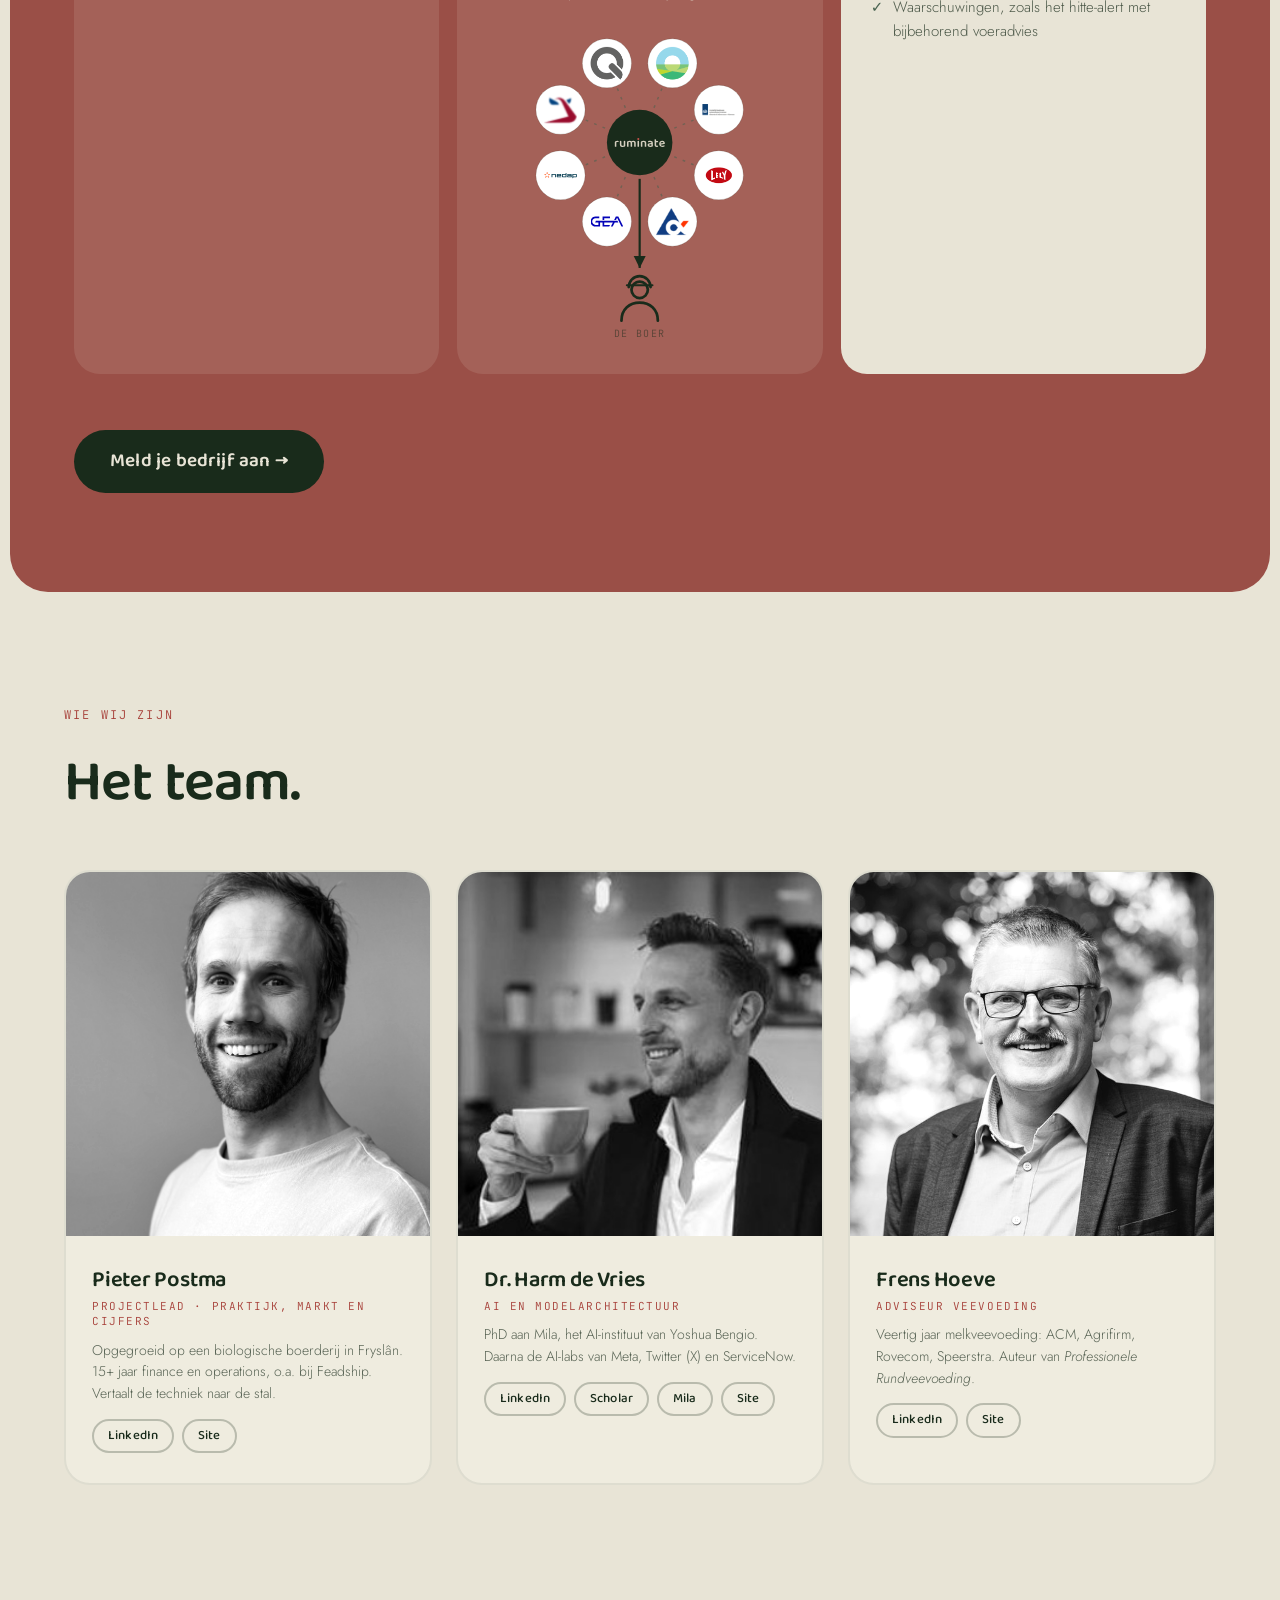
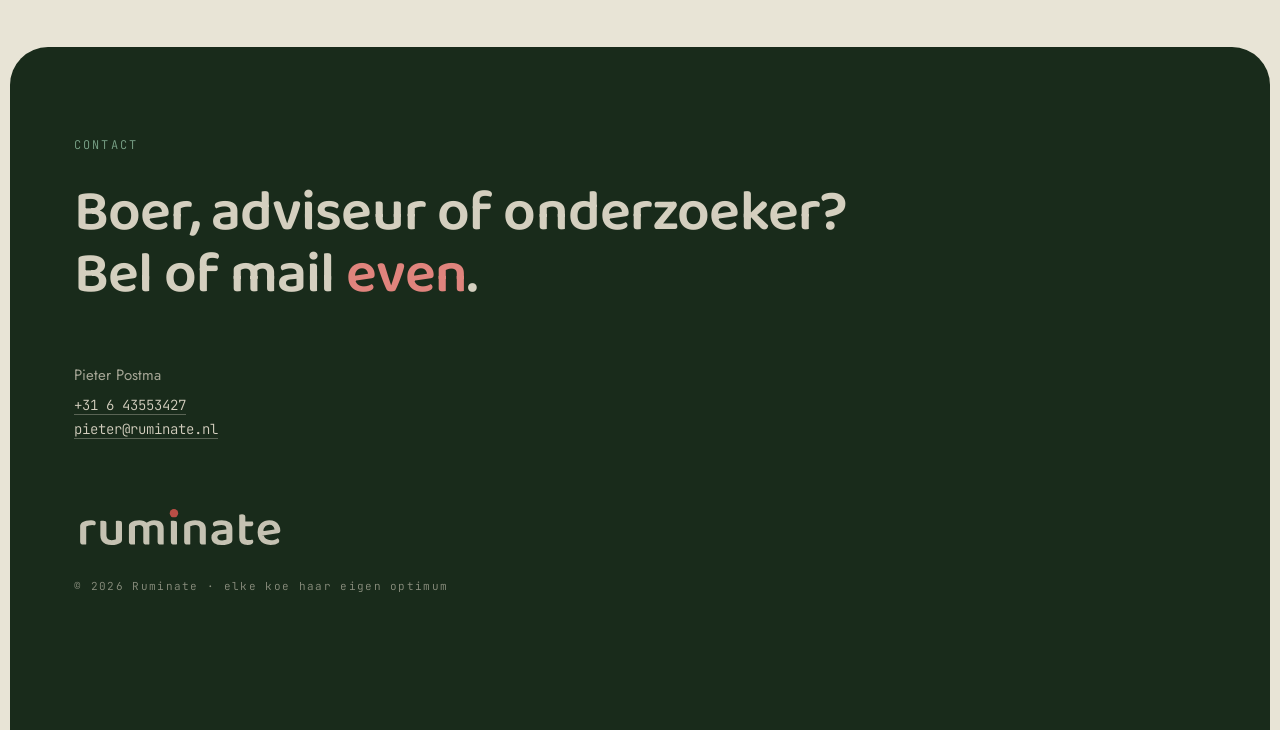
==== commit 551ed44f: "pilot stap 1: NDA eruit, inventariseren van datapunten erin Co-Authored-By: Claude Opus 5.5 <noreply" ====
--- a/index.html
+++ b/index.html
@@ -367,10 +367,10 @@
             <h2 class="reveal">Join the <u>pilot</u>.</h2>
             <p class="intro reveal">Het pilotprogramma loopt en er zijn op dit moment nog enkele plekken beschikbaar. Het kost je niets.</p>
             <div class="pilotkaarten reveal">
-                <div class="pk"><div class="nr">1</div><h3>Kennismaken &amp; NDA</h3>
-                    <ul><li>We komen langs op het bedrijf</li><li>Vertrouwelijkheid vast in een NDA</li><li>Jouw data blijft van jou</li></ul></div>
+                <div class="pk"><div class="nr">1</div><h3>Kennismaken</h3>
+                    <ul><li>We komen langs op het bedrijf</li><li>Samen brengen we in kaart welke datapunten er al zijn</li><li>Jouw data blijft uiteraard van jou</li></ul></div>
                 <div class="pk"><div class="nr">2</div><h3>Wij koppelen</h3>
-                    <ul><li>De beschikbare datapunten uit bijv. melkrobot, halsband en CRV</li><li>Koppeling via bijv. JoinData</li><li>Jouw enige actie: ons toestemming geven om de data op te halen &mdash; wij regelen de rest</li></ul>
+                    <ul><li>We ontsluiten die datapunten, uit bijv. melkrobot, halsband en CRV</li><li>Koppeling via bijv. JoinData</li><li>Jouw enige actie: ons toestemming geven om de data op te halen &mdash; wij regelen de rest</li></ul>
                     <div class="datakring reveal" aria-label="Datastromen komen samen bij Ruminate en gaan naar de boer"><svg viewBox="0 0 340 348" xmlns="http://www.w3.org/2000/svg"><defs><marker id="dkpijl" viewBox="0 0 10 10" refX="8" refY="5" markerWidth="7" markerHeight="7" orient="auto"><path d="M0 1 L8 5 L0 9 Z" fill="var(--groen)"/></marker></defs><g stroke="rgba(71,98,79,.55)" stroke-width="1.6"><line class="stroom" x1="257" y1="164" x2="170" y2="128"/><line class="stroom" x1="206" y1="215" x2="170" y2="128"/><line class="stroom" x1="134" y1="215" x2="170" y2="128"/><line class="stroom" x1="83" y1="164" x2="170" y2="128"/><line class="stroom" x1="83" y1="92" x2="170" y2="128"/><line class="stroom" x1="134" y1="41" x2="170" y2="128"/><line class="stroom" x1="206" y1="41" x2="170" y2="128"/><line class="stroom" x1="257" y1="92" x2="170" y2="128"/></g><g><circle cx="257" cy="164" r="27" fill="#fff" stroke="rgba(25,43,27,.15)"/><image href="media/logos/lely.png" x="239" y="146" width="36" height="36" preserveAspectRatio="xMidYMid meet"/><title>Lely</title></g><g><circle cx="206" cy="215" r="27" fill="#fff" stroke="rgba(25,43,27,.15)"/><image href="media/logos/delaval.png" x="188" y="197" width="36" height="36" preserveAspectRatio="xMidYMid meet"/><title>DeLaval</title></g><g><circle cx="134" cy="215" r="27" fill="#fff" stroke="rgba(25,43,27,.15)"/><image href="media/logos/gea.svg" x="116" y="197" width="36" height="36" preserveAspectRatio="xMidYMid meet"/><title>GEA</title></g><g><circle cx="83" cy="164" r="27" fill="#fff" stroke="rgba(25,43,27,.15)"/><image href="media/logos/nedap.svg" x="65" y="146" width="36" height="36" preserveAspectRatio="xMidYMid meet"/><title>Nedap</title></g><g><circle cx="83" cy="92" r="27" fill="#fff" stroke="rgba(25,43,27,.15)"/><image href="media/logos/crv.png" x="65" y="74" width="36" height="36" preserveAspectRatio="xMidYMid meet"/><title>CRV</title></g><g><circle cx="134" cy="41" r="27" fill="#fff" stroke="rgba(25,43,27,.15)"/><image href="media/logos/qlip.png" x="116" y="23" width="36" height="36" preserveAspectRatio="xMidYMid meet"/><title>Qlip</title></g><g><circle cx="206" cy="41" r="27" fill="#fff" stroke="rgba(25,43,27,.15)"/><image href="media/logos/joindata.png" x="188" y="23" width="36" height="36" preserveAspectRatio="xMidYMid meet"/><title>JoinData</title></g><g><circle cx="257" cy="92" r="27" fill="#fff" stroke="rgba(25,43,27,.15)"/><image href="media/logos/knmi.png" x="239" y="74" width="36" height="36" preserveAspectRatio="xMidYMid meet"/><title>KNMI</title></g><circle cx="170" cy="128" r="36" fill="var(--groen)"/><image href="branding/ruminate-logo-creme.svg" x="141" y="117" width="58" height="22" preserveAspectRatio="xMidYMid meet"/><line x1="170" y1="168" x2="170" y2="266" stroke="var(--groen)" stroke-width="2.4" marker-end="url(#dkpijl)"/><g fill="none" stroke="var(--groen)" stroke-width="3" stroke-linecap="round"><circle cx="170" cy="290" r="9"/><path d="M158 287 a 12 12 0 0 1 24 0"/><path d="M156 285 h28" stroke-width="2.4"/><path d="M150 324 c 0 -13 9 -20 20 -20 s 20 7 20 20"/></g><text x="170" y="342" text-anchor="middle" font-family="JetBrains Mono,monospace" font-size="11" letter-spacing="1.6" fill="rgba(25,43,27,.55)">DE BOER</text></svg></div></div>
                 <div class="pk gratis"><div class="nr">3</div><h3>Jij krijgt de inzichten</h3>
                     <ul><li>Inzicht in hoe je koppel ervoor staat</li><li>Zicht op de koeien die aandacht vragen</li><li>Voeradvies per maand, met een inkooplijst die je deelt met je adviseur of zelf inkoopt</li><li>Waarschuwingen, zoals het hitte-alert met bijbehorend voeradvies</li></ul>
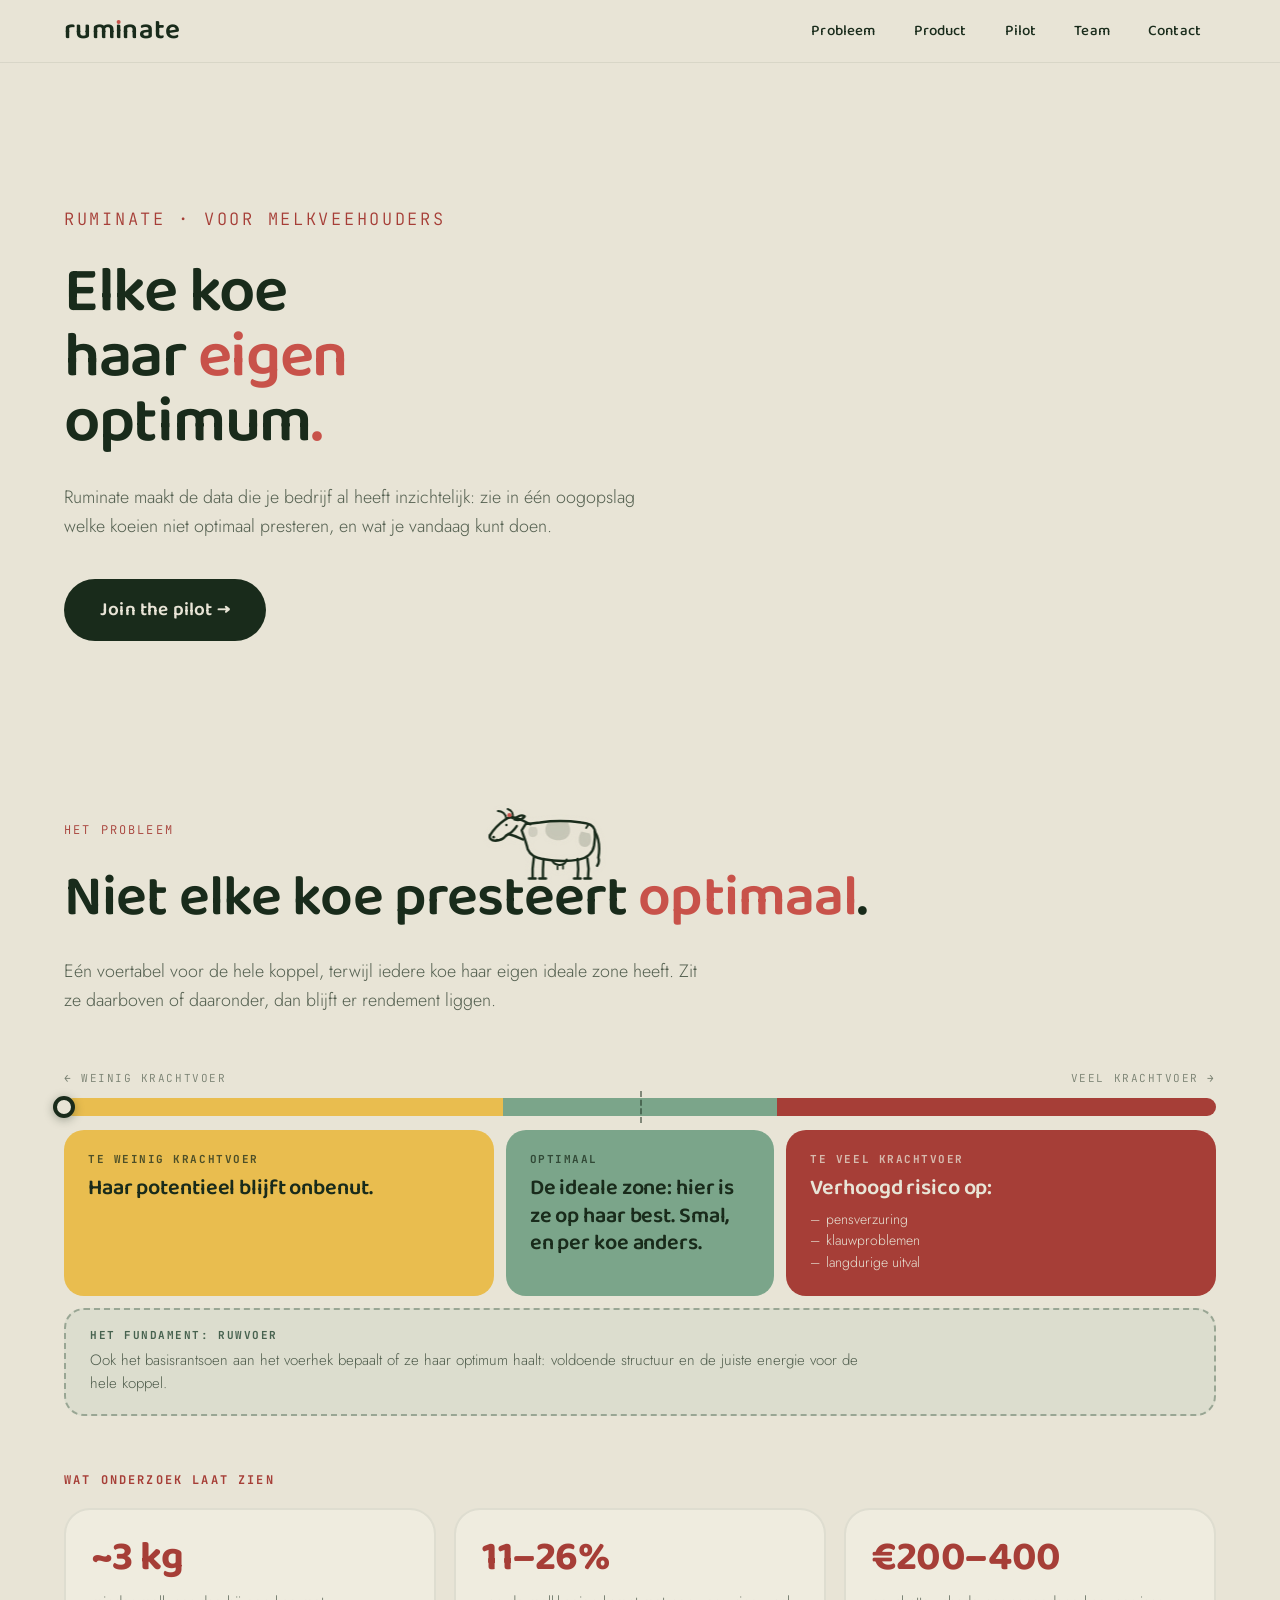
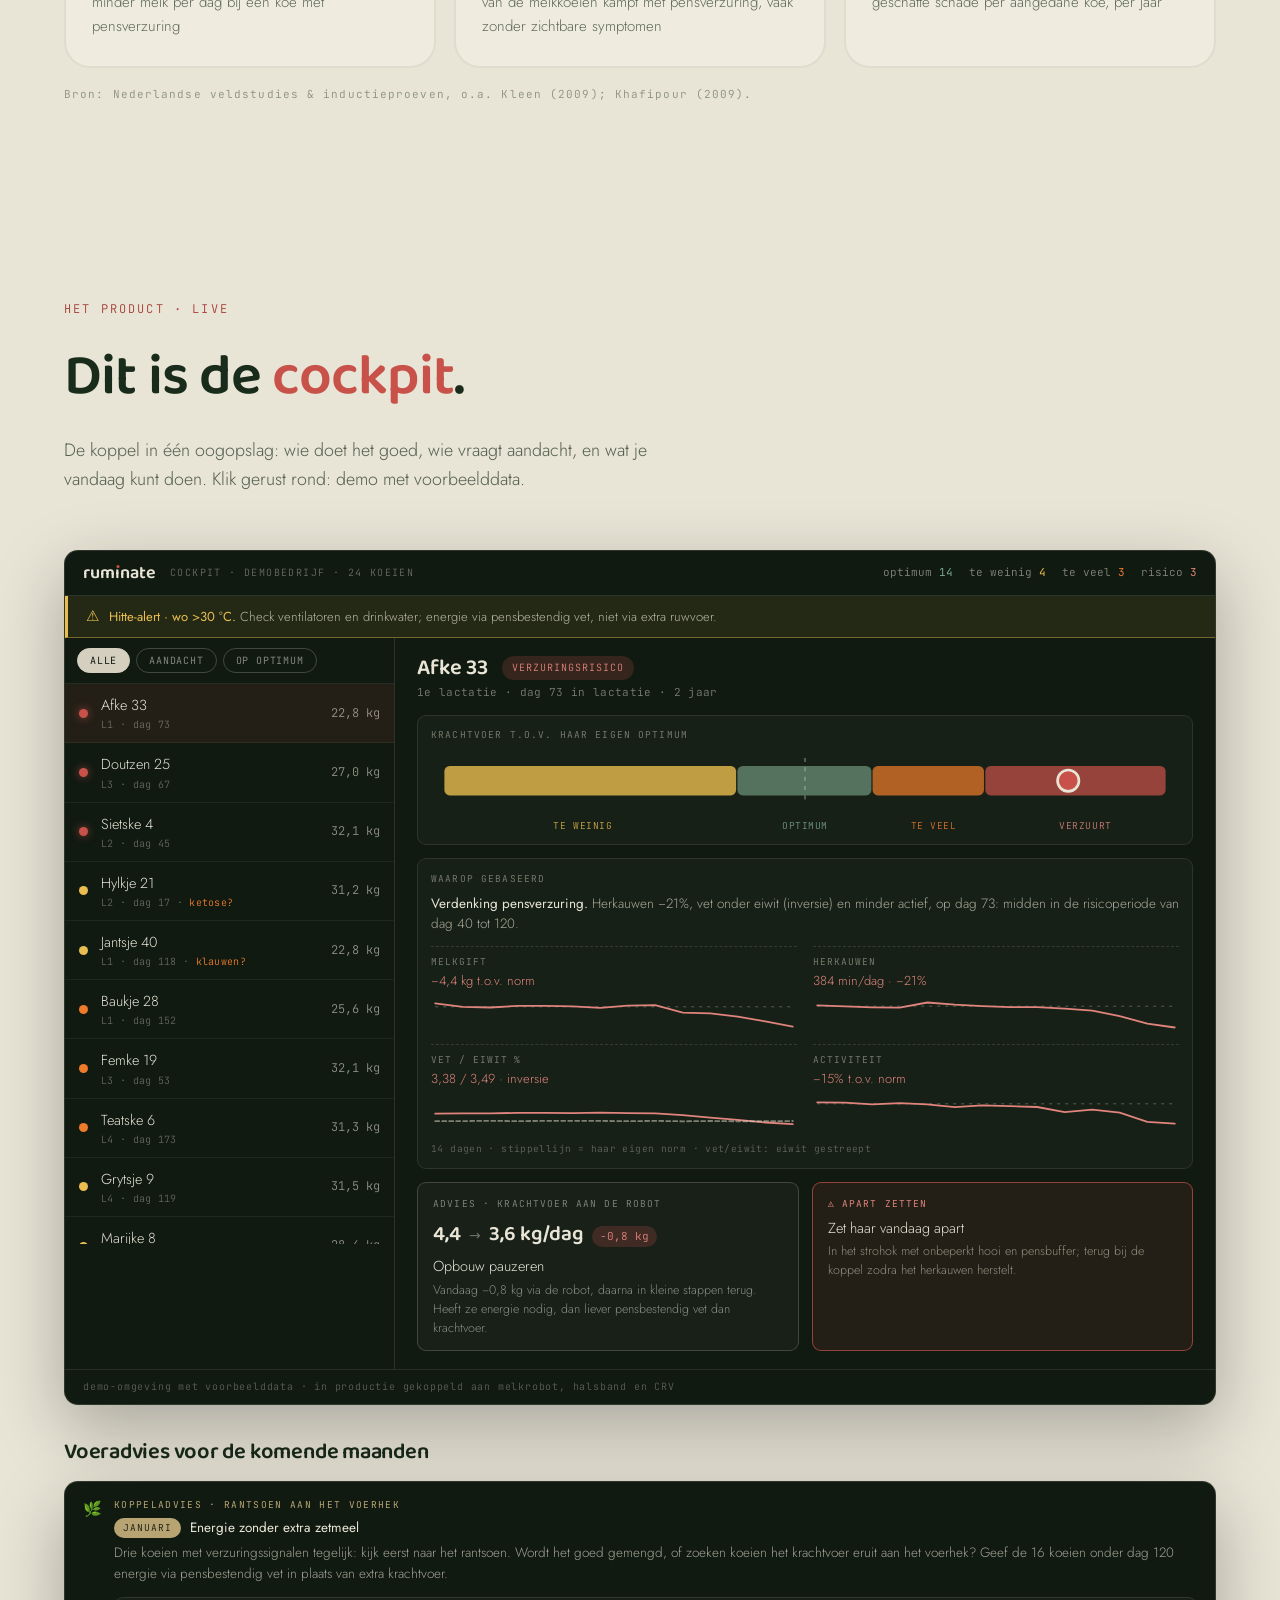
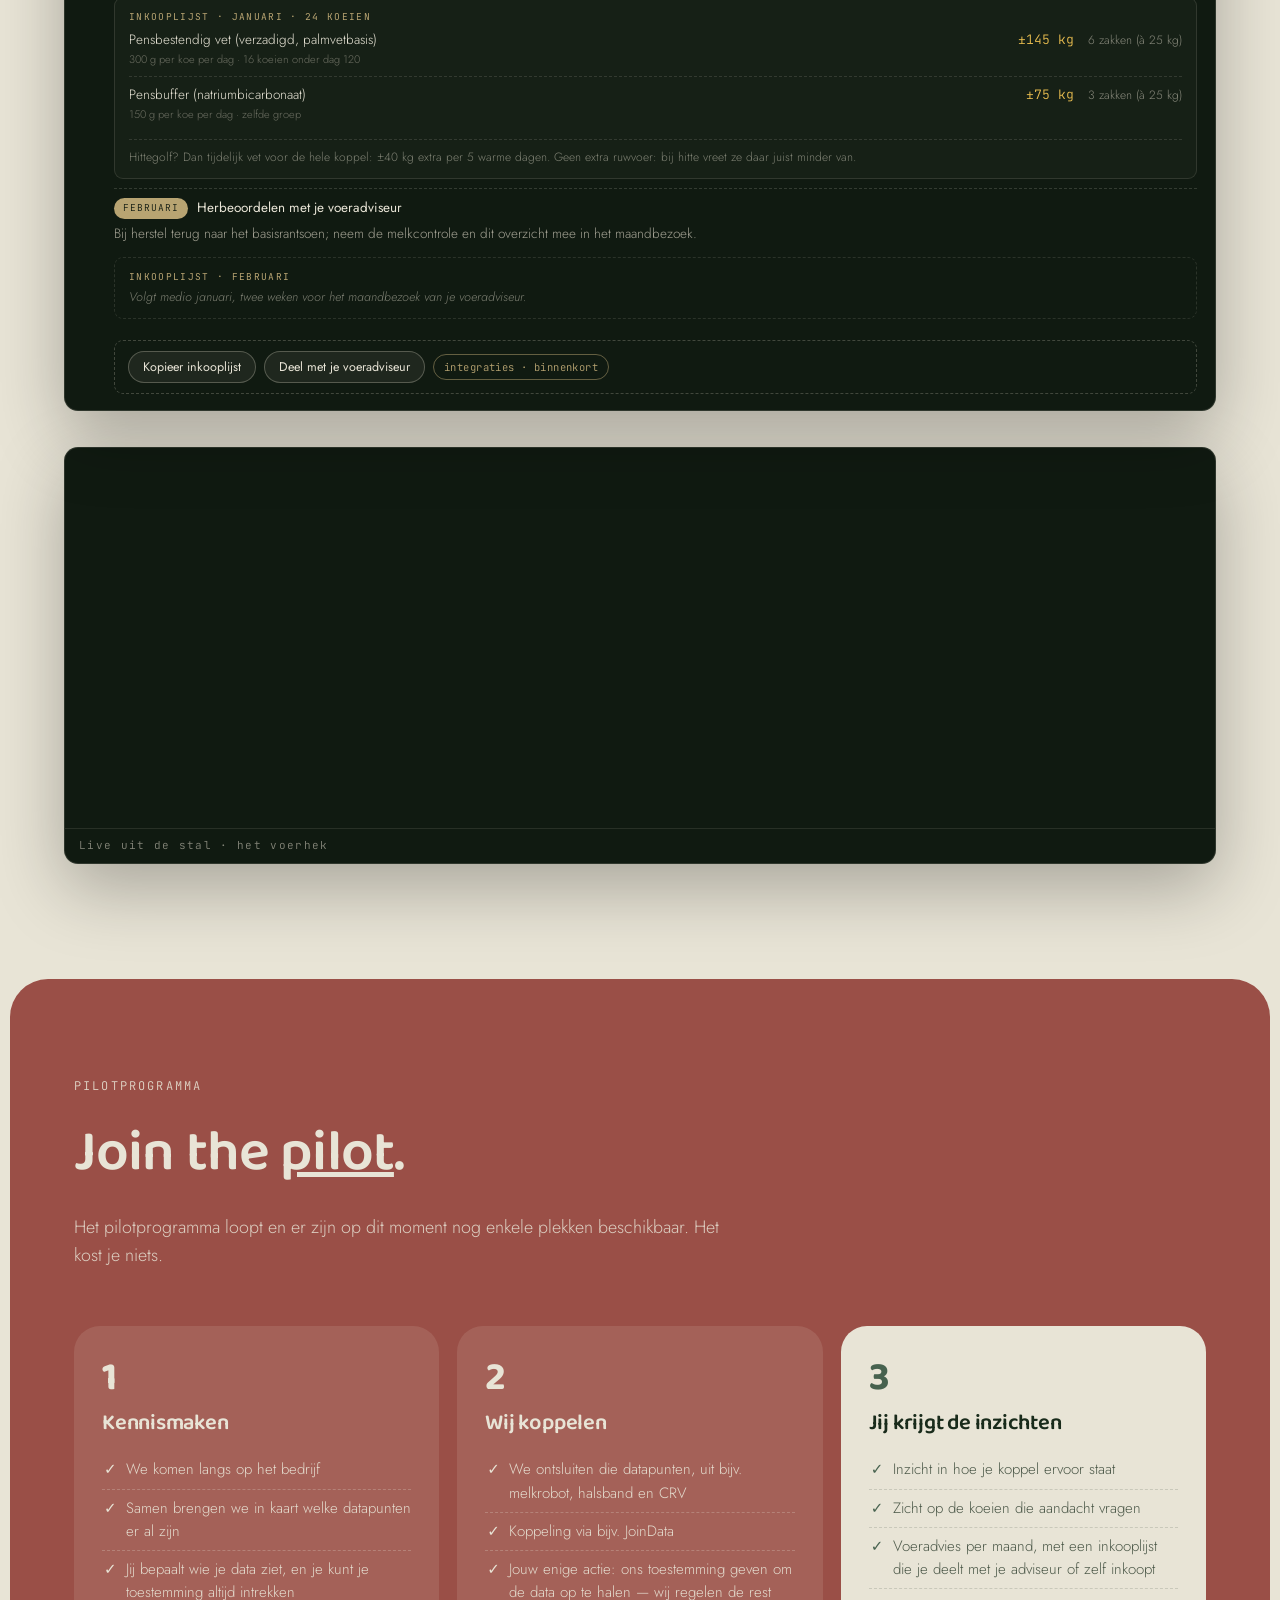
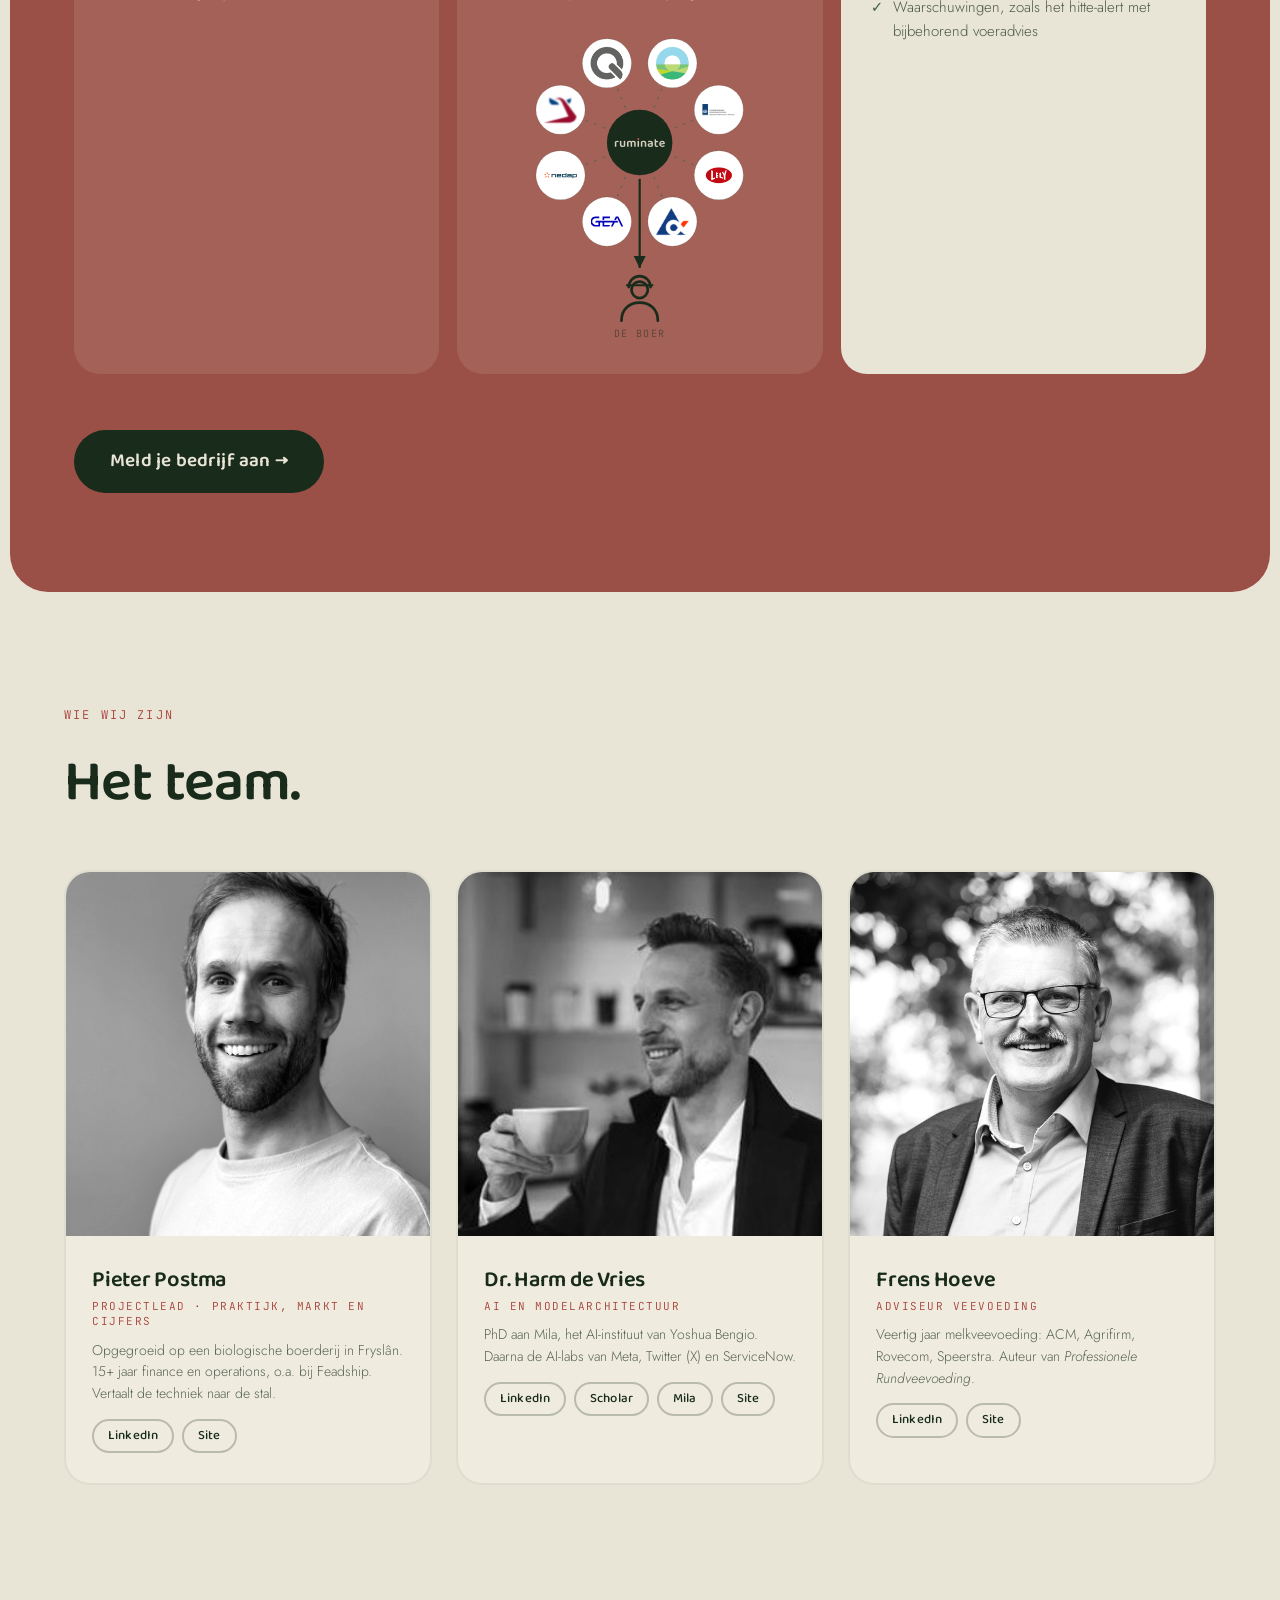
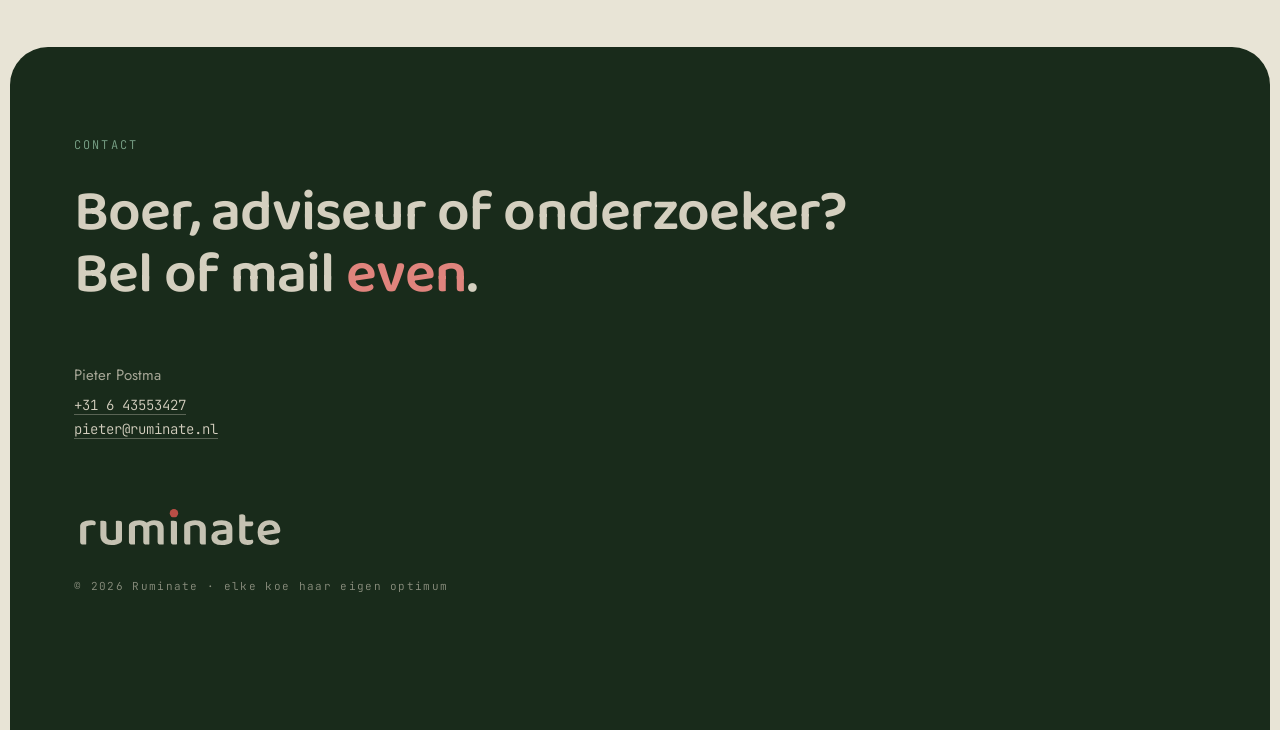
==== commit 23ac0f49: "lat op de pagina terug naar drie zones; pilot stap 1 concreter over data Co-Authored-By: Claude Opus" ====
--- a/index.html
+++ b/index.html
@@ -19,7 +19,6 @@
     --rood-licht:#e0847d;     /* rood accent op donkergroen */
     --sage-tekst:#47624f;     /* kleine groene tekst en tekstdragende groene vlakken */
     --geel:#e9bd4f;
-    --oranje:#ef7a2a;         /* zone 'te veel' op de lat; alleen vlak, geen tekst */
     --terra:#9a4f47;          /* pilotblok, met papier-tekst op 4,6:1 */
     --merk:'Baloo 2',system-ui,sans-serif;
     --sans:'Jost',system-ui,sans-serif;
@@ -114,12 +113,11 @@
 .lat-wrap{margin-top:56px}
 .lat-schaal{display:flex;justify-content:space-between;margin-bottom:10px;
     font-family:var(--mono);font-size:var(--t-label-s);letter-spacing:.14em;text-transform:uppercase;color:rgba(25,43,27,.55)}
-.lat-balk{position:relative;display:grid;grid-template-columns:1.6fr 1fr .8fr .8fr;height:18px;border-radius:99px;overflow:visible;margin-bottom:14px}
+.lat-balk{position:relative;display:grid;grid-template-columns:1.6fr 1fr 1.6fr;height:18px;border-radius:99px;overflow:visible;margin-bottom:14px}
 .lat-balk i{display:block;height:100%}
 .lat-balk .z1{background:var(--geel);border-radius:99px 0 0 99px}
 .lat-balk .z2{background:var(--sage)}
-.lat-balk .z3{background:var(--oranje)}
-.lat-balk .z4{background:var(--rood-diep);border-radius:0 99px 99px 0}
+.lat-balk .z3{background:var(--rood-diep);border-radius:0 99px 99px 0}
 .optimum-tik{position:absolute;left:50%;top:-7px;bottom:-7px;width:0;border-left:2px dashed rgba(25,43,27,.5)}
 .naald{position:absolute;top:50%;transform:translate(-50%,-50%);width:22px;height:22px;border-radius:50%;
     background:var(--papier);border:4px solid var(--groen);box-shadow:0 2px 10px rgba(25,43,27,.35);
@@ -320,7 +318,7 @@
                     <span class="s-min">&larr;&nbsp;weinig krachtvoer</span><span class="s-max">veel krachtvoer&nbsp;&rarr;</span>
                 </div>
                 <div class="lat-balk" aria-hidden="true">
-                    <i class="z1"></i><i class="z2"></i><i class="z3"></i><i class="z4"></i>
+                    <i class="z1"></i><i class="z2"></i><i class="z3"></i>
                     <span class="optimum-tik"></span>
                     <span class="naald" title="Iedere koe zit ergens anders op de lat"></span>
                 </div>
@@ -368,7 +366,7 @@
             <p class="intro reveal">Het pilotprogramma loopt en er zijn op dit moment nog enkele plekken beschikbaar. Het kost je niets.</p>
             <div class="pilotkaarten reveal">
                 <div class="pk"><div class="nr">1</div><h3>Kennismaken</h3>
-                    <ul><li>We komen langs op het bedrijf</li><li>Samen brengen we in kaart welke datapunten er al zijn</li><li>Jouw data blijft uiteraard van jou</li></ul></div>
+                    <ul><li>We komen langs op het bedrijf</li><li>Samen brengen we in kaart welke datapunten er al zijn</li><li>Jij bepaalt wie je data ziet, en je kunt je toestemming altijd intrekken</li></ul></div>
                 <div class="pk"><div class="nr">2</div><h3>Wij koppelen</h3>
                     <ul><li>We ontsluiten die datapunten, uit bijv. melkrobot, halsband en CRV</li><li>Koppeling via bijv. JoinData</li><li>Jouw enige actie: ons toestemming geven om de data op te halen &mdash; wij regelen de rest</li></ul>
                     <div class="datakring reveal" aria-label="Datastromen komen samen bij Ruminate en gaan naar de boer"><svg viewBox="0 0 340 348" xmlns="http://www.w3.org/2000/svg"><defs><marker id="dkpijl" viewBox="0 0 10 10" refX="8" refY="5" markerWidth="7" markerHeight="7" orient="auto"><path d="M0 1 L8 5 L0 9 Z" fill="var(--groen)"/></marker></defs><g stroke="rgba(71,98,79,.55)" stroke-width="1.6"><line class="stroom" x1="257" y1="164" x2="170" y2="128"/><line class="stroom" x1="206" y1="215" x2="170" y2="128"/><line class="stroom" x1="134" y1="215" x2="170" y2="128"/><line class="stroom" x1="83" y1="164" x2="170" y2="128"/><line class="stroom" x1="83" y1="92" x2="170" y2="128"/><line class="stroom" x1="134" y1="41" x2="170" y2="128"/><line class="stroom" x1="206" y1="41" x2="170" y2="128"/><line class="stroom" x1="257" y1="92" x2="170" y2="128"/></g><g><circle cx="257" cy="164" r="27" fill="#fff" stroke="rgba(25,43,27,.15)"/><image href="media/logos/lely.png" x="239" y="146" width="36" height="36" preserveAspectRatio="xMidYMid meet"/><title>Lely</title></g><g><circle cx="206" cy="215" r="27" fill="#fff" stroke="rgba(25,43,27,.15)"/><image href="media/logos/delaval.png" x="188" y="197" width="36" height="36" preserveAspectRatio="xMidYMid meet"/><title>DeLaval</title></g><g><circle cx="134" cy="215" r="27" fill="#fff" stroke="rgba(25,43,27,.15)"/><image href="media/logos/gea.svg" x="116" y="197" width="36" height="36" preserveAspectRatio="xMidYMid meet"/><title>GEA</title></g><g><circle cx="83" cy="164" r="27" fill="#fff" stroke="rgba(25,43,27,.15)"/><image href="media/logos/nedap.svg" x="65" y="146" width="36" height="36" preserveAspectRatio="xMidYMid meet"/><title>Nedap</title></g><g><circle cx="83" cy="92" r="27" fill="#fff" stroke="rgba(25,43,27,.15)"/><image href="media/logos/crv.png" x="65" y="74" width="36" height="36" preserveAspectRatio="xMidYMid meet"/><title>CRV</title></g><g><circle cx="134" cy="41" r="27" fill="#fff" stroke="rgba(25,43,27,.15)"/><image href="media/logos/qlip.png" x="116" y="23" width="36" height="36" preserveAspectRatio="xMidYMid meet"/><title>Qlip</title></g><g><circle cx="206" cy="41" r="27" fill="#fff" stroke="rgba(25,43,27,.15)"/><image href="media/logos/joindata.png" x="188" y="23" width="36" height="36" preserveAspectRatio="xMidYMid meet"/><title>JoinData</title></g><g><circle cx="257" cy="92" r="27" fill="#fff" stroke="rgba(25,43,27,.15)"/><image href="media/logos/knmi.png" x="239" y="74" width="36" height="36" preserveAspectRatio="xMidYMid meet"/><title>KNMI</title></g><circle cx="170" cy="128" r="36" fill="var(--groen)"/><image href="branding/ruminate-logo-creme.svg" x="141" y="117" width="58" height="22" preserveAspectRatio="xMidYMid meet"/><line x1="170" y1="168" x2="170" y2="266" stroke="var(--groen)" stroke-width="2.4" marker-end="url(#dkpijl)"/><g fill="none" stroke="var(--groen)" stroke-width="3" stroke-linecap="round"><circle cx="170" cy="290" r="9"/><path d="M158 287 a 12 12 0 0 1 24 0"/><path d="M156 285 h28" stroke-width="2.4"/><path d="M150 324 c 0 -13 9 -20 20 -20 s 20 7 20 20"/></g><text x="170" y="342" text-anchor="middle" font-family="JetBrains Mono,monospace" font-size="11" letter-spacing="1.6" fill="rgba(25,43,27,.55)">DE BOER</text></svg></div></div>
